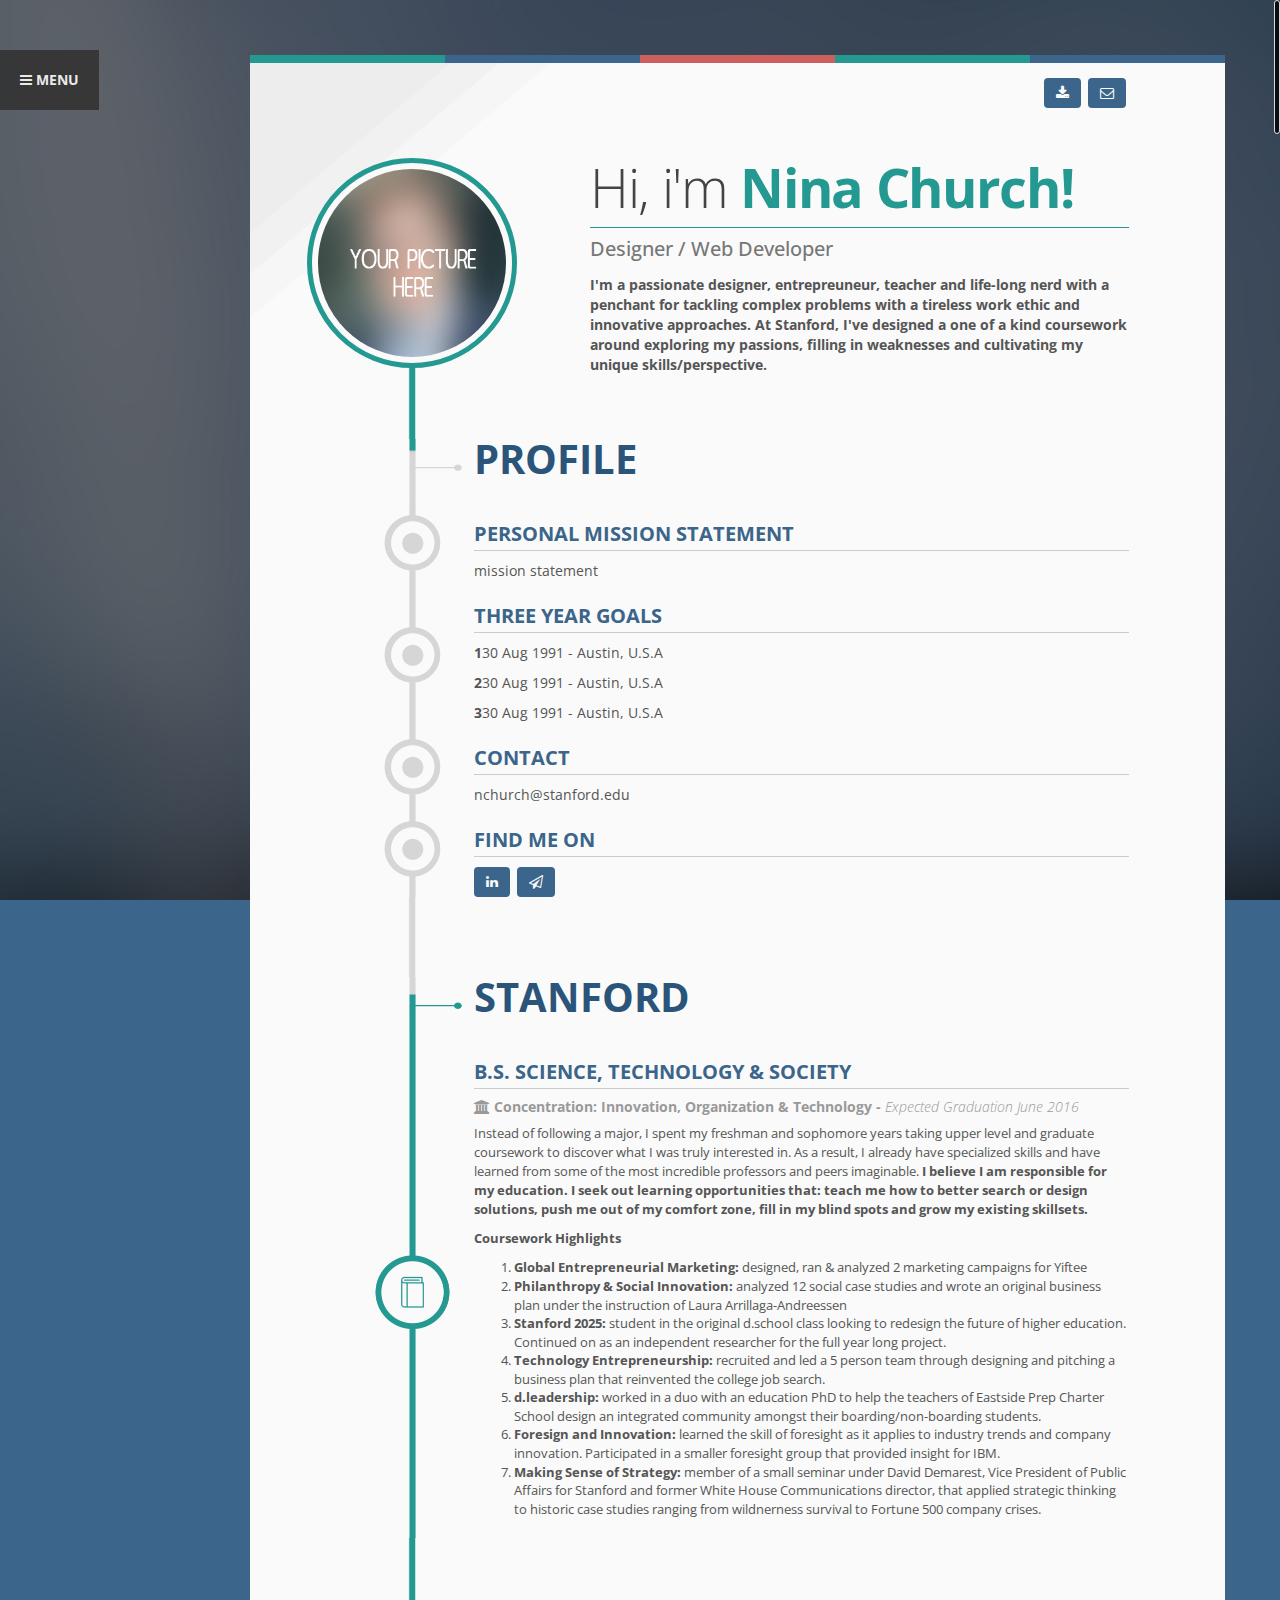
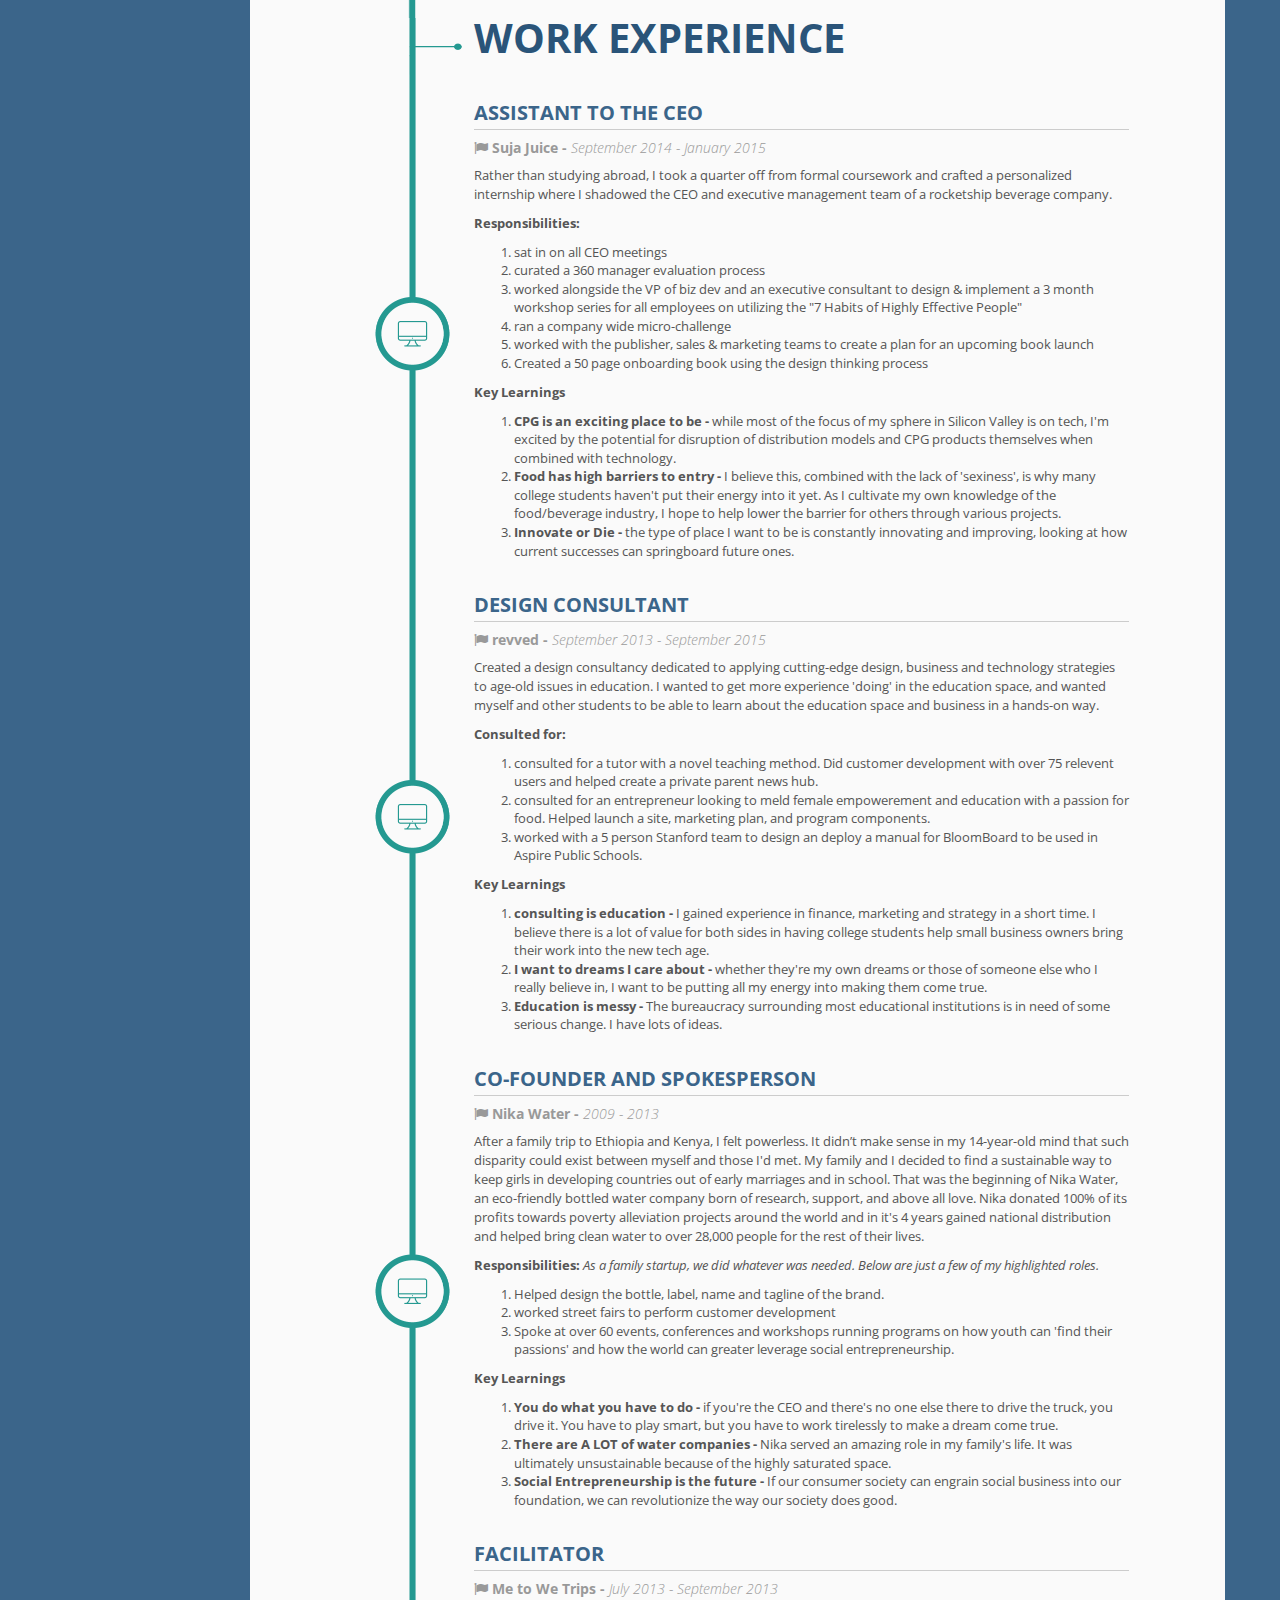
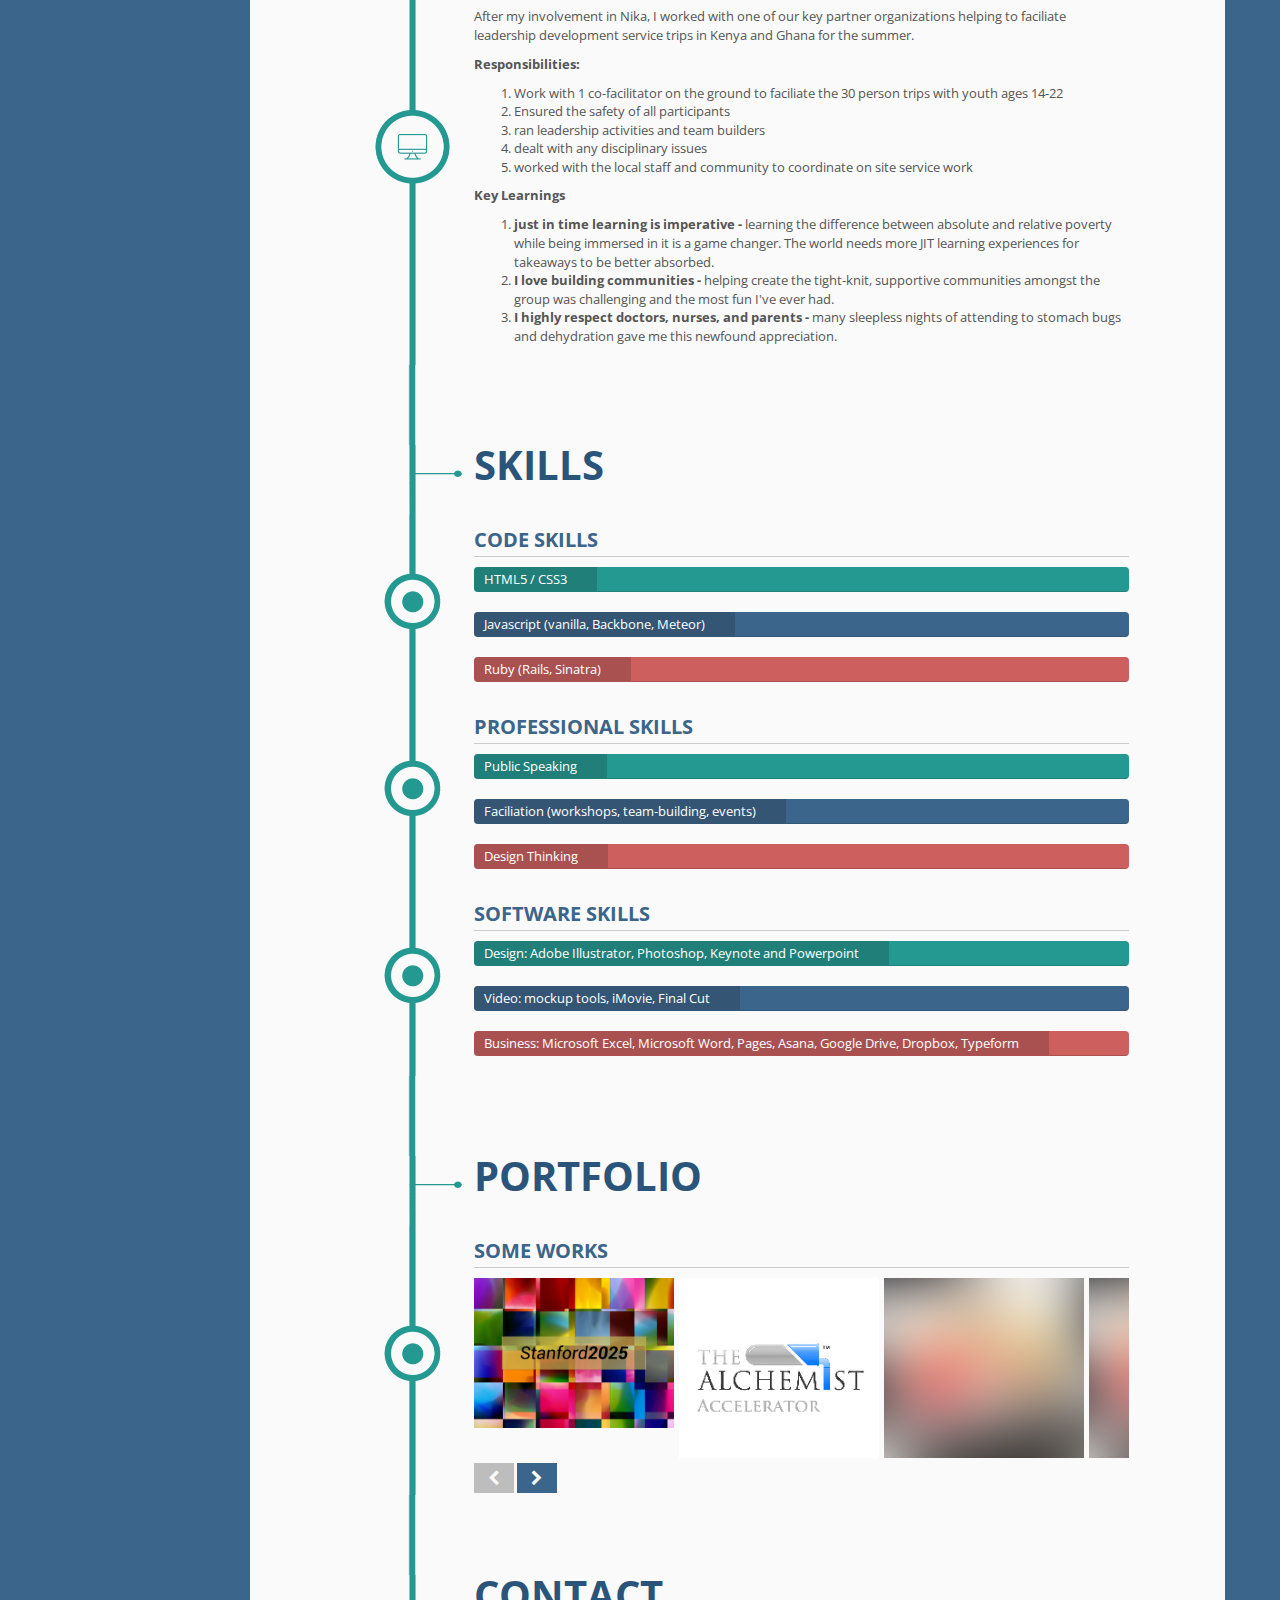
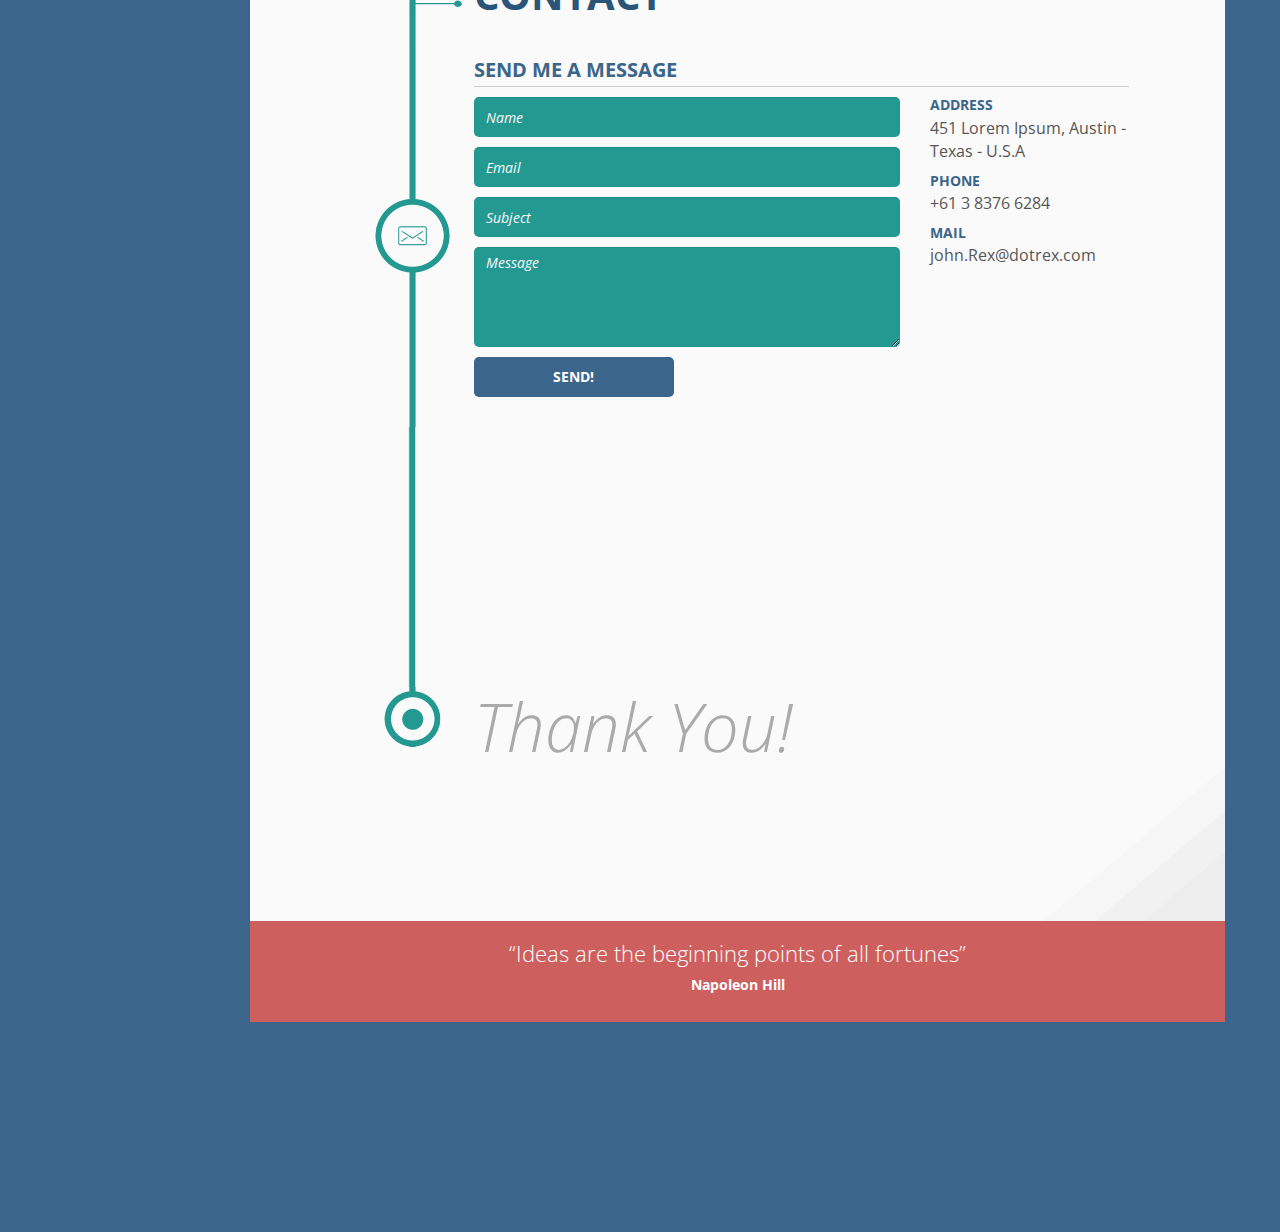
==== vertica-html/index.html @ fb12db53 "updating portfolio" ====
<!DOCTYPE html>
<html lang="en">
<head>
  <meta charset="utf-8">
  <!--[if IE]><meta http-equiv="X-UA-Compatible" content="IE=edge"><![endif]-->
  <meta name="viewport" content="width=device-width, initial-scale=1">

  <!-- Page title -->
  <title>Nina Church Portfolio</title>
  <!-- /Page title -->

  <!-- CSS Files
  ========================================================= -->
  <!-- Google web fonts - Open Sans -->
  <link href='http://fonts.googleapis.com/css?family=Open+Sans:400,300,700' rel='stylesheet' type='text/css'>
  <!-- /Google web fonts -->
  <!-- Bootstrap CSS -->
  <link href="vendor/bootstrap/css/bootstrap.min.css" rel="stylesheet">
  <!-- /Bootstrap CSS -->
  <!-- Font Awesome -->
  <link rel="stylesheet" href="vendor/font-awesome/css/font-awesome.min.css">
  <!-- /Font Awesome -->
  <!-- Nivo Lightbox -->
  <link href="vendor/nivo-lightbox/nivo-lightbox.css" rel="stylesheet">
  <link rel="stylesheet" href="vendor/nivo-lightbox/themes/default/default.css" type="text/css" />
  <!-- /Nivo Lightbox -->
  <!-- Animate CSS -->
  <link href="vendor/animate.css" rel="stylesheet">
  <!-- /Animate CSS -->
  <!-- Theme Styles -->
  <link href="css/styles.css" rel="stylesheet">
  <!-- Theme Styles -->
  <!-- / CSS Files
  ========================================================= -->


  <!-- HTML5 Shim and Respond.js IE8 support of HTML5 elements and media queries -->
  <!--[if lt IE 9]>

    <script src="vendor/html5shiv.js"></script>
    <script src="vendor/respond.min.js"></script>
  <![endif]-->

  <!-- Favicon and Touch Icons
  ========================================================= -->
  <link rel="shortcut icon" href="favicon-vertica.ico" type="image/x-icon">
  <link rel="icon" href="favicon-vertica.ico" type="image/x-icon">
  <link href="apple-touch-icon-144.png" rel="apple-touch-icon-precomposed" sizes="144x144">
  <link href="apple-touch-icon-114-precomposed.png" rel="apple-touch-icon-precomposed" sizes="114x114">
  <link href="apple-touch-icon-72-precomposed.png" rel="apple-touch-icon-precomposed" sizes="72x72">
  <link href="apple-touch-icon-57.png" rel="apple-touch-icon-precomposed">
  <!-- /Favicon
  ========================================================= -->
</head>

<body data-spy="scroll" data-target="#side-menu">

<!-- Page Loader
========================================================= -->
<div class="loader" id="page-loader">
  <div class="loading-wrapper">
    <div class="tp-loader spinner"></div>
    <!-- Edit With Your Name -->
    <div class="side-menu-name">
      Nina <strong>Church</strong>
    </div>
    <!-- /Edit With Your Name -->
    <!-- Edit With Your Job -->
    <p class="side-menu-job">Designer / Stanford Student / Changemaker</p>
    <!-- /Edit With Your Job -->
  </div>
</div>
<!-- /End of Page loader
========================================================= -->

<!-- SIDE MENU
========================================================= -->
<div class="side-menu-open hidden-sm hidden-xs">
  <!-- Menu-button -->
    <a href="#" class="btn btn-default side-menu-button"><i class="fa fa-bars"></i> MENU</a>
  <!-- /menu-button -->
</div>
<!-- Side Menu container -->
<div class="side-menu">
  <!-- close button -->
  <span id="side-menu-close"><i class="fa fa-times"></i></span>
  <!-- /close button -->

  <!-- Menu header -->
  <div class="side-menu-name">
    <!-- edit with your name -->
    Nina <strong>Church</strong>
    <!-- /edit with your name -->
  </div>
  <!-- edit with your Job -->
  <p class="side-menu-job">Designer / Stanford Student / Changemaker</p>
  <!-- /edit with your job -->
  <!-- /Menu Header -->

  <!-- Main Navigation -->
  <nav id="side-menu" class="side-menu-este">
    <ul class="nav side-menu-nav">
      <li><a href="#intro"><i class="fa fa-angle-right"></i> Intro</a></li>
      <li><a href="#education"><i class="fa fa-angle-right"></i> Education</a></li>
      <li><a href="#works"><i class="fa fa-angle-right"></i> Work Experience</a></li>
      <li><a href="#skills"><i class="fa fa-angle-right"></i> Skills</a></li>
      <li><a href="#interests"><i class="fa fa-angle-right"></i> Interests</a></li>
      <li><a href="#portfolio"><i class="fa fa-angle-right"></i> Portfolio</a></li>
      <li><a href="#contact"><i class="fa fa-angle-right"></i> Contact</a></li>
    </ul>
  </nav>
  <!-- /Main Navigation-->

  <!-- Other Buttons -->
  <div class="side-menu-buttons">
    <a href="#" class="btn btn-side-menu"><i class="fa fa-download"></i> Download my resume</a>
    <a href="#" class="btn btn-side-menu"><i class="fa fa-envelope-o"></i> Send me a message</a>
  </div>
  <!-- /Other Buttons-->
</div>
<!-- /side menu container -->

<!-- /SIDE MENU
========================================================= -->

<!-- CONTENT
========================================================= -->
<section id="content-body" class="container animated">
  <div class="row" id="intro">

    <!-- Header Colors -->
    <div class="col-md-10 col-sm-10  col-md-offset-2 col-sm-offset-1 clearfix top-colors">
      <div class="top-color top-color1"></div>
      <div class="top-color top-color2"></div>
      <div class="top-color top-color3"></div>
      <div class="top-color top-color1"></div>
      <div class="top-color top-color2"></div>
    </div>
    <!-- /Header Colors -->

    <!-- Beginning of Content -->
    <div class="col-md-10 col-sm-10 col-md-offset-2 col-sm-offset-1 resume-container">

      <!-- Header Buttons -->
      <div class="row">
        <div class="header-buttons col-md-10 col-md-offset-1">
          <!-- Download Resume Button -->
          <a href="#" class="btn btn-default btn-top-resume"><i class="fa fa-download"></i><span class="btn-hide-text">Download my resume</span></a>
          <!-- /Download Resume Button -->
          <!-- Mail Button -->
          <a href="#" class="btn btn-default btn-top-message"><i class="fa fa-envelope-o"></i><span class="btn-hide-text">Send me a message</span></a>
          <!-- /Mail Button -->
        </div>
      </div>
      <!-- /Header Buttons -->

      <!-- =============== PROFILE INTRO ====================-->
      <div class="profile-intro row">
        <!-- Left Collum with Avatar pic -->
        <div class="col-md-4 profile-col">
          <!-- Avatar pic -->
          <div class="profile-pic">
            <div class="profile-border">
              <!-- Put your picture here ( 308px by 308px for retina display)-->
              <img src="img/avatar.jpg" alt="">
              <!-- /Put your picture here -->
            </div>
          </div>
           <!-- /Avatar pic -->
        </div>
        <!-- /Left columm with avatar pic -->

        <!-- Right Columm -->
        <div class="col-md-7">
          <!-- Welcome Title-->
          <h1 class="intro-title1">Hi, i'm <span class="color1 bold">Nina Church!</span></h1>
          <!-- /Welcome Title -->
          <!-- Job - -->
          <h2 class="intro-title2">Designer / Web Developer</h2>
          <!-- /job -->
          <!-- Description -->
          <p><strong>
            I'm a passionate designer, entrepreuneur, teacher and life-long nerd with a penchant for tackling complex problems with a tireless work ethic and innovative approaches. At Stanford, I've designed a one of a kind coursework around exploring my passions, filling in weaknesses and cultivating my unique skills/perspective.
          </strong></p>

          <!-- /Description -->
        </div>
        <!-- /Right Collum -->
      </div>
      <!-- ============  /PROFILE INTRO ================= -->

      <!-- ============  TIMELINE ================= -->
      <div class="timeline-wrap">
        <div class="timeline-bg">

          <!-- ====>> SECTION: PROFILE INFOS <<====-->
          <section class="timeline profile-infos">

            <!-- VERTICAL MARGIN (necessary for the timeline effect) -->
            <div class="line row timeline-margin">
              <div class="content-wrap">
                <div class="col-md-1 bg1 timeline-space full-height hidden-sm hidden-xs"></div>
                <div class="col-md-2 timeline-progress hidden-sm hidden-xs full-height"></div>
                <div class="col-md-9 bg1 full-height"></div>
              </div>
            </div>
            <!-- /VERTICAL MARGIN -->

            <!-- SECTION TITLE -->
            <div class="line row">
              <!-- Margin Collums (necessary for the timeline effect) -->
              <div class="col-md-1 bg1 timeline-space full-height hidden-sm hidden-xs"></div>
              <div class="col-md-2 timeline-progress hidden-sm hidden-xs timeline-title full-height">
              </div>
              <!-- /Margin Collums -->
              <!-- Item Content -->
              <div class="col-md-8 content-wrap bg1">
                <!-- Section title -->
                <h2 class="section-title">Profile</h2>
                <!-- /Section title -->
              </div>
              <!-- /Item Content -->
              <!-- Margin Collum-->
              <div class="col-md-1 bg1 timeline-space full-height hidden-sm hidden-xs"></div>
              <!-- / Margin Collum-->
            </div>
            <!-- /SECTION TITLE -->

            <!-- SECTION ITEM -->
            <div class="line row">
              <!-- Margin Collums (necessary for the timeline effect) -->
              <div class="col-md-1 bg1 timeline-space full-height hidden-sm hidden-xs"></div>
              <div class="col-md-2 timeline-progress hidden-sm hidden-xs full-height timeline-point "></div>
              <!-- /Margin Collums -->
              <!-- Item Content -->
              <div class="col-md-8 content-wrap bg1">
                <div class="line-content">
                  <!-- Subtitle -->
                  <h3 class="section-item-title-1">personal mission statement</h3>
                  <!-- /Subtitle -->
                  <!-- content -->
                  <p>mission statement</p>
                  <!-- /Content -->
                </div>
              </div>
              <!-- /Item Content -->
              <!-- Margin Collum-->
              <div class="col-md-1 bg1 timeline-space full-height hidden-sm hidden-xs"></div>
              <!-- /Margin Collum-->
            </div>
            <!-- /SECTION ITEM -->

            <!-- SECTION ITEM -->
            <div class="line row">
              <!-- Margin Collums (necessary for the timeline effect) -->
              <div class="col-md-1 bg1 timeline-space full-height hidden-sm hidden-xs"></div>
              <div class="col-md-2 timeline-progress hidden-sm hidden-xs full-height timeline-point "></div>
              <!-- /Margin Collums -->
              <!-- Item Content -->
              <div class="col-md-8 content-wrap bg1">
                <div class="line-content">
                  <!-- Subtitle -->
                  <h3 class="section-item-title-1">three year goals</h3>
                  <!-- /Subtitle -->
                  <!-- content -->
                  <p><strong>1</strong>30 Aug 1991 - Austin, U.S.A</p>
                  <p><strong>2</strong>30 Aug 1991 - Austin, U.S.A</p>
                  <p><strong>3</strong>30 Aug 1991 - Austin, U.S.A</p>
                  <!-- /Content -->
                </div>
              </div>
              <!-- /Item Content -->
              <!-- Margin Collum-->
              <div class="col-md-1 bg1 timeline-space full-height hidden-sm hidden-xs"></div>
              <!-- /Margin Collum-->
            </div>
            <!-- /SECTION ITEM -->

            <!-- SECTION ITEM -->
            <div class="line row">
              <!-- Margin Collums (necessary for the timeline effect) -->
              <div class="col-md-1 bg1 timeline-space full-height hidden-sm hidden-xs"></div>
              <div class="col-md-2 timeline-progress hidden-sm hidden-xs full-height timeline-point "></div>
              <!-- /Margin Collums -->
              <!-- Item Content -->
              <div class="col-md-8 content-wrap bg1">
                <div class="line-content">
                  <!-- Subtitle -->
                  <h3 class="section-item-title-1">contact</h3>
                  <!-- /Subtitle -->
                  <!-- content -->
                  <p>nchurch@stanford.edu</p>
                  <!-- /Content -->
                </div>
              </div>
              <!-- /Item Content -->
              <!-- Margin Collum -->
              <div class="col-md-1 bg1 timeline-space full-height hidden-sm hidden-xs"></div>
              <!-- /Margin Collums -->
            </div>
            <!-- /SECTION ITEM -->

            <!-- SECTION ITEM -->
            <div class="line row">
              <!-- Margin Collums (necessary for the timeline effect) -->
              <div class="col-md-1 bg1 timeline-space full-height hidden-sm hidden-xs"></div>
              <div class="col-md-2 timeline-progress hidden-sm hidden-xs full-height timeline-point "></div>
              <!-- Margin Collums (necessary for the timeline effect) -->
              <!-- Item Content -->
              <div class="col-md-8 content-wrap bg1">
                <div class="line-content">
                  <!-- Subtitle -->
                  <h3 class="section-item-title-1">Find Me On</h3>
                  <!-- /Subtitle -->
                  <!-- content -->
                  <a href="http://lnkd.in/beKn58d" class="btn btn-default"><i class="fa fa-linkedin"></i></a>
                  <a href="mailto:nchurch@stanford.edu" class="btn btn-default"><i class="fa fa-paper-plane-o"></i></a>
                  <!-- /Content -->
                </div>
              </div>
              <!-- /Item Content -->
              <!-- Margin Collum -->
              <div class="col-md-1 bg1 timeline-space full-height hidden-sm hidden-xs"></div>
              <!-- /Margin Collum -->
            </div>
            <!-- /SECTION ITEM -->
          </section>
          <!-- ==>> /SECTION: PROFILE INFOS -->

          <!-- ====>> SECTION: EDUCATION <<====-->
          <section class="timeline education" id="education">

            <!-- Margin (necessary for the timeline effect) -->
            <div class="line row timeline-margin">
              <div class="content-wrap">
                <div class="col-md-1 bg1 timeline-space full-height hidden-sm hidden-xs"></div>
                <div class="col-md-2 timeline-progress hidden-sm hidden-xs full-height"></div>
                <div class="col-md-9 bg1 full-height"></div>
              </div>
            </div>
            <!-- /Margin -->

            <!-- SECTION TITLE -->
            <div class="line row">
              <!-- Margin Collums (necessary for the timeline effect) -->
              <div class="col-md-1 bg1 timeline-space full-height hidden-sm hidden-xs"></div>
              <div class="col-md-2 timeline-progress hidden-sm hidden-xs timeline-title full-height">
              </div>
              <!-- /Margin Collums -->
              <!-- Item Content -->
              <div class="col-md-8 content-wrap bg1">
                <!-- Section title -->
                <h2 class="section-title">Stanford</h2>
                <!-- /Section title -->
              </div>
              <!-- /Item Content -->
              <!-- Margin Collum-->
              <div class="col-md-1 bg1 timeline-space full-height hidden-sm hidden-xs"></div>
              <!-- /Margin Collum-->
            </div>
            <!-- /SECTION TITLE -->

            <!-- SECTION ITEM -->
            <div class="line row">
              <!-- Margin Collums (necessary for the timeline effect) -->
              <div class="col-md-1 bg1 timeline-space full-height hidden-sm hidden-xs"></div>
              <div class="col-md-2 timeline-progress hidden-sm hidden-xs full-height timeline-education "></div>
              <!-- /Margin Collums -->
              <!-- Item Content -->
              <div class="col-md-8 content-wrap bg1">
                <div class="line-content line-content-education">
                  <!-- Graduation title -->
                  <h3 class="section-item-title-1">B.S. Science, Technology & Society</h3>
                  <!-- /Graduation title -->
                  <!-- Graduation time -->
                  <h4 class="graduation-time"><i class="fa fa-university"></i> Concentration: Innovation, Organization & Technology - <span class="graduation-date">Expected Graduation June 2016</span></h4>
                  <!-- /Graduation time -->
                  <!-- content -->
                  <div class="graduation-description">
                    <p>Instead of following a major, I spent my freshman and sophomore years taking upper level and graduate coursework to discover what I was truly interested in. As a result, I already have specialized skills and have learned from some of the most incredible professors and peers imaginable. <strong>I believe I am responsible for my education. I seek out learning opportunities that: teach me how to better search or design solutions, push me out of my comfort zone, fill in my blind spots and grow my existing skillsets.</strong>

                    <p><strong>Coursework Highlights</strong></p>
                    <ol>
                      <li><strong>Global Entrepreneurial Marketing:</strong> designed, ran & analyzed 2 marketing campaigns for Yiftee</li>
                      <li><strong>Philanthropy & Social Innovation:</strong> analyzed 12 social case studies and wrote an original business plan under the instruction of Laura Arrillaga-Andreessen </li>
                      <li><strong>Stanford 2025:</strong> student in the original d.school class looking to redesign the future of higher education. Continued on as an independent researcher for the full year long project. </li>
                      <li><strong>Technology Entrepreneurship:</strong> recruited and led a 5 person team through designing and pitching a business plan that reinvented the college job search. </li>
                      <li><strong>d.leadership:</strong> worked in a duo with an education PhD to help the teachers of Eastside Prep Charter School design an integrated community amongst their boarding/non-boarding students. </li>
                      <li><strong>Foresign and Innovation:</strong> learned the skill of foresight as it applies to industry trends and company innovation. Participated in a smaller foresight group that provided insight for IBM. </li>
                      <li><strong>Making Sense of Strategy:</strong> member of a small seminar under David Demarest, Vice President of Public Affairs for Stanford and former White House Communications director, that applied strategic thinking to historic case studies ranging from wildnerness survival to Fortune 500 company crises. </li>
                    </ol>
                    </p>
                  </div>
                  <!-- /Content -->
                </div>
              </div>
              <!-- /Item Content -->
              <!-- Margin Collum -->
              <div class="col-md-1 bg1 timeline-space full-height hidden-sm hidden-xs"></div>
              <!-- /Margin Collum -->
            </div>
            <!-- /SECTION ITEM -->


          </section>
          <!-- ==>> /SECTION: EDUCATION <<==== -->

          <!-- ====>> SECTION: WORK EXPERIENCE <<====-->
          <section class="timeline work-experience" id="works">

            <!-- VERTICAL MARGIN (necessary for the timeline effect) -->
            <div class="line row timeline-margin">
              <div class="content-wrap">
                <div class="col-md-1 bg1 timeline-space full-height hidden-sm hidden-xs"></div>
                <div class="col-md-2 timeline-progress hidden-sm hidden-xs full-height"></div>
                <div class="col-md-9 bg1 full-height"></div>
              </div>
            </div>
            <!-- /VERTICAL MARGIN -->

            <!-- SECTION TITLE -->
            <div class="line row">
              <!-- Margin Collums (necessary for the timeline effect) -->
              <div class="col-md-1 bg1 timeline-space full-height hidden-sm hidden-xs"></div>
              <div class="col-md-2 timeline-progress hidden-sm hidden-xs timeline-title full-height"></div>
              <!-- /Margin Collums -->
              <!-- Item Content -->
              <div class="col-md-8 content-wrap bg1">
                <!-- Section title -->
                <h2 class="section-title">Work Experience</h2>
                <!-- /Section title -->
              </div>
              <!-- /Item Content -->
              <!-- Margin Collum-->
              <div class="col-md-1 bg1 timeline-space full-height hidden-sm hidden-xs"></div>
              <!-- /Margin Collum-->
            </div>
            <!-- /SECTION TITLE -->

            <!-- SECTION ITEM -->
            <div class="line row">
              <!-- Margin Collums (necessary for the timeline effect) -->
              <div class="col-md-1 bg1 timeline-space full-height hidden-sm hidden-xs"></div>
              <div class="col-md-2 timeline-progress hidden-sm hidden-xs full-height timeline-work "></div>
              <!-- /Margin Collums -->
              <!-- Item Content -->
              <div class="col-md-8 content-wrap bg1">
                <div class="line-content line-content-education">
                  <!-- Work Place -->
                  <h3 class="section-item-title-1">Assistant to the CEO</h3>
                  <!-- /work place -->
                  <!-- Graduation time -->
                  <h4 class="job"><i class="fa fa-flag"></i> Suja Juice - <span class="job-date">September 2014 - January 2015</span></h4>
                  <!-- /Graduation time -->
                  <!-- content -->
                  <div class="job-description">
                    <p>Rather than studying abroad, I took a quarter off from formal coursework and crafted a personalized internship where I shadowed the CEO and executive management team of a rocketship beverage company.
                      <p><strong>Responsibilities:</strong></p>
                    <ol>
                      <li>sat in on all CEO meetings</li>
                      <li>curated a 360 manager evaluation process</li>
                      <li>worked alongside the VP of biz dev and an executive consultant to design & implement a 3 month workshop series for all employees on utilizing the "7 Habits of Highly Effective People"</li>
                      <li>ran a company wide micro-challenge</li>
                      <li>worked with the publisher, sales & marketing teams to create a plan for an upcoming book launch</li>
                      <li>Created a 50 page onboarding book using the design thinking process</li>
                    </ol>

                    <p><strong>Key Learnings</strong></p>
                    <ol>
                      <li><strong>CPG is an exciting place to be -</strong> while most of the focus of my sphere in Silicon Valley is on tech, I'm excited by the potential for disruption of distribution models and CPG products themselves when combined with technology.</li>
                      <li><strong>Food has high barriers to entry -</strong> I believe this, combined with the lack of 'sexiness', is why many college students haven't put their energy into it yet. As I cultivate my own knowledge of the food/beverage industry, I hope to help lower the barrier for others through various projects.</li>
                      <li><strong>Innovate or Die -</strong> the type of place I want to be is constantly innovating and improving, looking at how current successes can springboard future ones. </li>
                    </ol>
                    </p>
                  </div>
                  <!-- /Content -->
                </div>
              </div>
              <!-- /Item Content -->
              <!-- Margin Collum-->
              <div class="col-md-1 bg1 timeline-space full-height hidden-sm hidden-xs"></div>
              <!-- /Margin Collum-->
            </div>
            <!-- /SECTION ITEM -->

            <!-- SECTION ITEM -->
            <div class="line row">
              <!-- Margin Collums (necessary for the timeline effect) -->
              <div class="col-md-1 bg1 timeline-space full-height hidden-sm hidden-xs"></div>
              <div class="col-md-2 timeline-progress hidden-sm hidden-xs full-height timeline-work "></div>
              <!-- /Margin Collums -->
              <!-- Item Content -->
              <div class="col-md-8 content-wrap bg1">
                <div class="line-content line-content-education">
                  <!-- Work Place -->
                  <h3 class="section-item-title-1">Design Consultant</h3>
                  <!-- /work place -->
                  <!-- Graduation time -->
                  <h4 class="job"><i class="fa fa-flag"></i> revved - <span class="job-date">September 2013 - September 2015</span></h4>
                  <!-- /Graduation time -->
                  <!-- content -->
                  <div class="job-description">
                    <p>Created a design consultancy dedicated to applying cutting-edge design, business and technology strategies to age-old issues in education. I wanted to get more experience 'doing' in the education space, and wanted myself and other students to be able to learn about the education space and business in a hands-on way.
                      <p><strong>Consulted for:</strong></p>
                    <ol>
                      <li>consulted for a tutor with a novel teaching method. Did customer development with over 75 relevent users and helped create a private parent news hub.</li>
                      <li>consulted for an entrepreneur looking to meld female empowerement and education with a passion for food. Helped launch a site, marketing plan, and program components.</li>
                      <li>worked with a 5 person Stanford team to design an deploy a manual for BloomBoard to be used in Aspire Public Schools.</li>
                    </ol>

                    <p><strong>Key Learnings</strong></p>
                    <ol>
                      <li><strong>consulting is education -</strong> I gained experience in finance, marketing and strategy in a short time. I believe there is a lot of value for both sides in having college students help small business owners bring their work into the new tech age.</li>
                      <li><strong>I want to dreams I care about -</strong> whether they're my own dreams or those of someone else who I really believe in, I want to be putting all my energy into making them come true.</li>
                      <li><strong>Education is messy -</strong> The bureaucracy surrounding most educational institutions is in need of some serious change. I have lots of ideas. </li>
                    </ol>
                    </p>
                  </div>
                  <!-- /Content -->
                </div>
              </div>
              <!-- /Item Content -->
              <!-- Margin Collum-->
              <div class="col-md-1 bg1 timeline-space full-height hidden-sm hidden-xs"></div>
              <!-- /Margin Collum-->
            </div>
            <!-- /SECTION ITEM -->

            <!-- SECTION ITEM -->
            <div class="line row">
              <!-- Margin Collums (necessary for the timeline effect) -->
              <div class="col-md-1 bg1 timeline-space full-height hidden-sm hidden-xs"></div>
              <div class="col-md-2 timeline-progress hidden-sm hidden-xs full-height timeline-work "></div>
              <!-- /Margin Collums -->
              <!-- Item Content -->
              <div class="col-md-8 content-wrap bg1">
                <div class="line-content line-content-education">
                  <!-- Work Place -->
                  <h3 class="section-item-title-1">Co-Founder and Spokesperson</h3>
                  <!-- /work place -->
                  <!-- Graduation time -->
                  <h4 class="job"><i class="fa fa-flag"></i> Nika Water - <span class="job-date">2009 - 2013</span></h4>
                  <!-- /Graduation time -->
                  <!-- content -->
                  <div class="job-description">
                    <p>After a family trip to Ethiopia and Kenya, I felt powerless. It didn’t make sense in my 14-year-old mind that such disparity could exist between myself and those I'd met. My family and I decided to find a sustainable way to keep girls in developing countries out of early marriages and in school. That was the beginning of Nika Water, an eco-friendly bottled water company born of research, support, and above all love. Nika donated 100% of its profits towards poverty alleviation projects around the world and in it's 4 years gained national distribution and helped bring clean water to over 28,000 people for the rest of their lives.

                      <p><strong>Responsibilities:</strong>
                      <i>As a family startup, we did whatever was needed. Below are just a few of my highlighted roles.</i>
                      </p>
                    <ol>
                      <li>Helped design the bottle, label, name and tagline of the brand.</li>
                      <li>worked street fairs to perform customer development</li>
                      <li>Spoke at over 60 events, conferences and workshops running programs on how youth can 'find their passions' and how the world can greater leverage social entrepreneurship.</li>
                    </ol>

                    <p><strong>Key Learnings</strong></p>
                    <ol>
                      <li><strong>You do what you have to do -</strong> if you're the CEO and there's no one else there to drive the truck, you drive it. You have to play smart, but you have to work tirelessly to make a dream come true.</li>
                      <li><strong>There are A LOT of water companies -</strong> Nika served an amazing role in my family's life. It was ultimately unsustainable because of the highly saturated space.</li>
                      <li><strong>Social Entrepreneurship is the future -</strong> If our consumer society can engrain social business into our foundation, we can revolutionize the way our society does good. </li>
                    </ol>
                    </p>
                  </div>
                  <!-- /Content -->
                </div>
              </div>
              <!-- /Item Content -->
              <!-- Margin Collum-->
              <div class="col-md-1 bg1 timeline-space full-height hidden-sm hidden-xs"></div>
              <!-- /Margin Collum-->
            </div>
            <!-- /SECTION ITEM -->

            <!-- SECTION ITEM -->
            <div class="line row">
              <!-- Margin Collums (necessary for the timeline effect) -->
              <div class="col-md-1 bg1 timeline-space full-height hidden-sm hidden-xs"></div>
              <div class="col-md-2 timeline-progress hidden-sm hidden-xs full-height timeline-work "></div>
              <!-- /Margin Collums -->
              <!-- Item Content -->
              <div class="col-md-8 content-wrap bg1">
                <div class="line-content line-content-education">
                  <!-- Work Place -->
                  <h3 class="section-item-title-1">facilitator</h3>
                  <!-- /work place -->
                  <!-- Graduation time -->
                  <h4 class="job"><i class="fa fa-flag"></i> Me to We Trips - <span class="job-date">July 2013 - September 2013</span></h4>
                  <!-- /Graduation time -->
                  <!-- content -->
                  <div class="job-description">
                    <p>After my involvement in Nika, I worked with one of our key partner organizations helping to faciliate leadership development service trips in Kenya and Ghana for the summer.

                      <p><strong>Responsibilities:</strong>
                      </p>
                    <ol>
                      <li>Work with 1 co-facilitator on the ground to faciliate the 30 person trips with youth ages 14-22</li>
                      <li>Ensured the safety of all participants</li>
                      <li>ran leadership activities and team builders</li>
                      <li>dealt with any disciplinary issues</li>
                      <li>worked with the local staff and community to coordinate on site service work</li>
                    </ol>

                    <p><strong>Key Learnings</strong></p>
                    <ol>
                      <li><strong>just in time learning is imperative -</strong> learning the difference between absolute and relative poverty while being immersed in it is a game changer. The world needs more JIT learning experiences for takeaways to be better absorbed.</li>
                      <li><strong>I love building communities -</strong> helping create the tight-knit, supportive communities amongst the group was challenging and the most fun I've ever had.</li>
                      <li><strong>I highly respect doctors, nurses, and parents -</strong> many sleepless nights of attending to stomach bugs and dehydration gave me this newfound appreciation.</li>
                    </ol>
                    </p>
                  </div>
                  <!-- /Content -->
                </div>
              </div>
              <!-- /Item Content -->
              <!-- Margin Collum-->
              <div class="col-md-1 bg1 timeline-space full-height hidden-sm hidden-xs"></div>
              <!-- /Margin Collum-->
            </div>
            <!-- /SECTION ITEM -->
          </section>
          <!-- ==>> /SECTION: WORK EXPERIENCE <<==== -->

          <!-- ====>> SECTION: SKILLS <<====-->
          <section class="timeline skills" id="skills">

            <!-- VERTICAL MARGIN (necessary for the timeline effect) -->
            <div class="line row timeline-margin">
              <div class="content-wrap">
                <div class="col-md-1 bg1 timeline-space full-height hidden-sm hidden-xs"></div>
                <div class="col-md-2 timeline-progress hidden-sm hidden-xs full-height"></div>
                <div class="col-md-9 bg1 full-height"></div>
              </div>
            </div>
            <!-- /VERTICAL MARGIN -->


            <!-- SECTION TITLE -->
            <div class="line row">
              <!-- VERTICAL MARGIN (necessary for the timeline effect) -->
              <div class="col-md-1 bg1 timeline-space full-height hidden-sm hidden-xs"></div>
              <div class="col-md-2 timeline-progress hidden-sm hidden-xs timeline-title full-height"></div>
              <!-- /VERTICAL MARGIN (necessary for the timeline effect) -->
              <!-- Item Content -->
              <div class="col-md-8 content-wrap bg1">
                <!-- Section title -->
                <h2 class="section-title">Skills</h2>
                <!-- /Section title -->
              </div>
              <!-- /Item Content -->
              <!-- Margin Collum-->
              <div class="col-md-1 bg1 timeline-space full-height hidden-sm hidden-xs"></div>
              <!-- /Margin Collum-->
            </div>
            <!-- /SECTION TITLE -->

            <!-- SECTION ITEM -->
            <div class="line row">
              <!-- Margin Collums (necessary for the timeline effect) -->
              <div class="col-md-1 bg1 timeline-space full-height hidden-sm hidden-xs"></div>
              <div class="col-md-2 timeline-progress hidden-sm hidden-xs full-height timeline-point "></div>
              <!-- /Margin Collums (necessary for the timeline effect) -->
              <!-- Item Content -->
              <div class="col-md-8 content-wrap bg1">
                <div class="line-content">
                  <!-- Subtitle -->
                  <h3 class="section-item-title-1">Code Skills</h3>
                  <!-- /Subtitle -->
                  <!-- content -->
                  <ul class="skills-list">
                    <!-- item-list -->
                    <li>
                      <div class="progress">
                        <div class="progress-bar" data-percent="100%" role="progressbar" style="width: 100%;">
                            <span class="sr-only">90% Complete</span>
                        </div>
                        <span class="progress-type">HTML5 / CSS3</span>

                      </div>
                    </li>
                    <!-- /item list -->
                    <!-- item-list -->
                    <li>
                      <div class="progress">
                        <div class="progress-bar progress-bar-2" data-percent="100%" role="progressbar" style="width: 100%;">
                            <span class="sr-only">60% Complete</span>
                        </div>
                        <span class="progress-type">Javascript (vanilla, Backbone, Meteor)</span>
                      </div>
                    </li>
                    <!-- /item list -->
                    <!-- item-list -->
                    <li>
                      <div class="progress">
                        <div class="progress-bar progress-bar-3" data-percent="100%" role="progressbar" style="width: 100%;">
                            <span class="sr-only">40% Complete</span>
                        </div>
                        <span class="progress-type">Ruby (Rails, Sinatra)</span>
                      </div>
                    </li>
                    <!-- /item list -->
                  </ul>
                  <!-- /Content -->
                </div>
              </div>
              <!-- /Item Content -->
              <!-- Margin Collum-->
              <div class="col-md-1 bg1 timeline-space full-height hidden-sm hidden-xs"></div>
              <!-- /Margin Collum-->
            </div>
            <!-- /SECTION ITEM -->

            <!-- SECTION ITEM -->
            <div class="line row">
              <!-- Margin Collums (necessary for the timeline effect) -->
              <div class="col-md-1 bg1 timeline-space full-height hidden-sm hidden-xs"></div>
              <div class="col-md-2 timeline-progress hidden-sm hidden-xs full-height timeline-point "></div>
              <!-- / Margin Collums -->
              <!-- Item Content -->
              <div class="col-md-8 content-wrap bg1">
                <div class="line-content">
                  <!-- Subtitle -->
                  <h3 class="section-item-title-1">Professional Skills</h3>
                  <!-- /Subtitle -->
                  <!-- content -->
                  <ul class="skills-list">
                    <!-- item-list -->
                    <li>
                      <div class="progress">
                        <div class="progress-bar" role="progressbar" data-percent="100%" style="width: 100%;">
                            <span class="sr-only">70% Complete</span>
                        </div>
                        <span class="progress-type">Public Speaking</span>

                      </div>
                    </li>
                    <!-- /item list -->
                    <!-- item-list -->
                    <li>
                      <div class="progress">
                        <div class="progress-bar progress-bar-2" role="progressbar" data-percent="100%" style="width: 100%;">
                            <span class="sr-only">90% Complete</span>
                        </div>
                        <span class="progress-type">Faciliation (workshops, team-building, events)</span>

                      </div>
                    </li>
                    <!-- /item list -->
                    <!-- item-list -->
                    <li>
                      <div class="progress" title="Doing my best!">
                        <div class="progress-bar progress-bar-3" role="progressbar" data-percent="100%" style="width: 100%;">
                            <span class="sr-only">85% Complete</span>
                        </div>
                        <span class="progress-type">Design Thinking</span>
                      </div>
                    </li>
                    <!-- /item list -->
                  </ul>
                  <!-- /Content -->
                </div>
              </div>
              <!-- /Item Content -->
              <!-- Margin Collum-->
              <div class="col-md-1 bg1 timeline-space full-height hidden-sm hidden-xs"></div>
              <!-- /Margin Collum-->
            </div>
            <!-- /SECTION ITEM -->

            <!-- SECTION ITEM -->
            <div class="line row">
              <!-- Margin Collums (necessary for the timeline effect) -->
              <div class="col-md-1 bg1 timeline-space full-height hidden-sm hidden-xs"></div>
              <div class="col-md-2 timeline-progress hidden-sm hidden-xs full-height timeline-point "></div>
              <!-- /Margin Collums -->
              <!-- Item Content -->
              <div class="col-md-8 content-wrap bg1">
                <div class="line-content">
                  <!-- Subtitle -->
                  <h3 class="section-item-title-1">Software Skills</h3>
                  <!-- /Subtitle -->
                  <!-- content -->
                  <ul class="skills-list">
                    <!-- item-list -->
                    <li>
                      <div class="progress">
                        <div class="progress-bar" data-percent="100%" role="progressbar" style="width: 100%;">
                            <span class="sr-only">85% Complete</span>
                        </div>
                        <span class="progress-type">Design: Adobe Illustrator, Photoshop, Keynote and Powerpoint</span>

                      </div>
                    </li>
                    <!-- /item list -->
                    <!-- item-list -->
                    <li>
                      <div class="progress">
                        <div class="progress-bar progress-bar-2" data-percent="100%" role="progressbar" style="width: 100%;">
                            <span class="sr-only">90% Complete</span>
                        </div>
                        <span class="progress-type">Video: mockup tools, iMovie, Final Cut</span>

                      </div>
                    </li>
                    <!-- /item list -->
                    <!-- item-list -->
                    <li>
                      <div class="progress">
                        <div class="progress-bar progress-bar-3" data-percent="100%" role="progressbar" style="width: 100%;">
                            <span class="sr-only">40% Complete</span>
                        </div>
                        <span class="progress-type">Business: Microsoft Excel, Microsoft Word, Pages, Asana, Google Drive, Dropbox, Typeform</span>

                      </div>
                    </li>
                    <!-- /item list -->
                  </ul>
                  <!-- /Content -->
                </div>
              </div>
              <!-- /Item Content -->
              <!-- Margin Collum-->
              <div class="col-md-1 bg1 timeline-space full-height hidden-sm hidden-xs"></div>
              <!-- /Margin Collum-->
            </div>
            <!-- /SECTION ITEM -->


          </section>
          <!-- ==>> /SECTION: SKILLS -->

           <!-- ====>> SECTION: PORTFOLIO <<====-->
          <section class="timeline portfolio" id="portfolio">

            <!-- VERTICAL MARGIN (necessary for the timeline effect) -->
            <div class="line row timeline-margin">
              <div class="content-wrap">
                <div class="col-md-1 bg1 timeline-space full-height hidden-sm hidden-xs"></div>
                <div class="col-md-2 timeline-progress hidden-sm hidden-xs full-height"></div>
                <div class="col-md-9 bg1 full-height"></div>
              </div>
            </div>
            <!-- /VERTICAL MARGIN -->

            <!-- SECTION TITLE -->
            <div class="line row">
              <!-- Margin Collums (necessary for the timeline effect) -->
              <div class="col-md-1 bg1 timeline-space full-height hidden-sm hidden-xs"></div>
              <div class="col-md-2 timeline-progress hidden-sm hidden-xs timeline-title full-height"></div>
              <!-- /Margin Collums -->
              <!-- Item Content -->
              <div class="col-md-8 content-wrap bg1">
                <!-- Section title -->
                <h2 class="section-title">Portfolio</h2>
                <!-- /Section title -->
              </div>
              <!-- Item Content -->
              <!-- Margin Collum-->
              <div class="col-md-1 bg1 timeline-space full-height hidden-sm hidden-xs"></div>
              <!-- /Margin Collum-->
            </div>
            <!-- /SECTION TITLE -->

            <!-- SECTION ITEM -->
            <div class="line row">
              <!-- Margin Collums (necessary for the timeline effect) -->
              <div class="col-md-1 bg1 timeline-space full-height hidden-sm hidden-xs"></div>
              <div class="col-md-2 timeline-progress hidden-sm hidden-xs full-height timeline-point "></div>
              <!-- /Margin Collums -->
              <!-- Item Content -->
              <div class="col-md-8 content-wrap bg1">
                <div class="line-content">
                  <!-- Subtitle -->
                  <h3 class="section-item-title-1">Some Works</h3>
                  <!-- /Subtitle -->
                  <!-- content -->
                  <div class="portfolio-itens clearfix">
                    <!-- Portfolio item -->
                    <div class="portfolio-item">
                      <!-- Link to the item image (Put the long description on  "a" title)-->
                      <a href="http://www.stanford2025.com/#intro" target="_blank" class="nivobox" data-lightbox-gallery="portfolio">
                        <div class="hover">
                          <p class="portfolio-item-title"><strong>Stanford 2025</strong><br/> higher ed design project</p>
                        </div>
                        <div class="hover-bg-wrapper">
                          <div class="hover-bg"></div>
                        </div>
                        <div class="portfolio-item-thumbnail">
                          <!-- Thumbnail of the portfolio image (400x360 for retina display) -->
                          <img src="img/stanford2025.jpg" alt="">
                        </div>
                      </a>
                    </div>
                    <!-- /Portfolio item -->

                    <!-- Portfolio item -->
                    <div class="portfolio-item">
                      <!-- Link to the item image (Put the long description on  "a" title)-->
                      <a href="files/alchemist_findings.pdf" target="_blank" title="download the pdf" class="nivobox" data-lightbox-gallery="portfolio">
                        <div class="hover">
                          <!-- Item short title -->
                          <p class="portfolio-item-title"><strong>The Alchemist's Accelerator</strong><br/> online education project</p>
                        </div>
                        <div class="hover-bg-wrapper">
                          <div class="hover-bg"></div>
                        </div>
                        <div class="portfolio-item-thumbnail">
                          <!-- Thumbnail of the portfolio image (400x360 for retina display) -->
                          <img src="img/Alchemist-Accelerator.png" alt="">
                        </div>
                      </a>
                    </div>
                    <!-- /Portfolio item -->

                    <!-- Portfolio item -->
                    <div class="portfolio-item">
                      <!-- Link to the item image (Put the long description on  "a" title)-->
                      <a href="img/portfolio-item-zoom.jpg" title="Lorem ipsum dolor sit amet, consectetur adipiscing elit. Sed molestie purus." class="nivobox" data-lightbox-gallery="portfolio">
                        <div class="hover">
                          <p class="zoomi"><i class="fa fa-search"></i></p>
                          <!-- Item short title -->
                          <p class="portfolio-item-title"><strong>[Jobfit]</strong><br/>tech entrepreneurship class pitch deck</p>
                        </div>
                        <div class="hover-bg-wrapper">
                          <div class="hover-bg"></div>
                        </div>
                        <div class="portfolio-item-thumbnail">
                          <!-- Thumbnail of the portfolio image (400x360 for retina display) -->
                          <img src="img/portfolio-item-thumb.jpg" alt="">
                        </div>
                      </a>
                    </div>
                    <!-- /Portfolio item -->

                    <!-- Portfolio item -->
                    <div class="portfolio-item">
                      <!-- Link to the item image (Put the long description on  "a" title)-->
                      <a href="img/portfolio-item-zoom.jpg" title="Lorem ipsum dolor sit amet, consectetur adipiscing elit. Sed molestie purus." class="nivobox" data-lightbox-gallery="portfolio">
                        <div class="hover">
                          <p class="zoomi"><i class="fa fa-search"></i></p>
                          <!-- Item short title -->
                          <p class="portfolio-item-title"><strong>Revved</strong><br/> design consultancy</p>
                        </div>
                        <div class="hover-bg-wrapper">
                          <div class="hover-bg"></div>
                        </div>
                        <div class="portfolio-item-thumbnail">
                          <!-- Thumbnail of the portfolio image (400x360 for retina display) -->
                          <!-- http://site126320-9963-9687.strikingly.com/ -->
                          <img src="img/portfolio-item-thumb.jpg" alt="">
                        </div>
                      </a>
                    </div>
                    <!-- /Portfolio item -->

                    <!-- Portfolio item -->
                    <div class="portfolio-item">
                      <!-- Link to the item image (Put the long description on  "a" title)-->
                      <a href="img/portfolio-item-zoom.jpg" title="Lorem ipsum dolor sit amet, consectetur adipiscing elit. Sed molestie purus." class="nivobox" data-lightbox-gallery="portfolio">
                        <div class="hover">
                          <p class="zoomi"><i class="fa fa-search"></i></p>
                          <!-- Item short title -->
                          <p class="portfolio-item-title"><strong>d.velop Toolkit </strong><br/> project through Revved</p>
                        </div>
                        <div class="hover-bg-wrapper">
                          <div class="hover-bg"></div>
                        </div>
                        <div class="portfolio-item-thumbnail">
                          <!-- Thumbnail of the portfolio image (400x360 for retina display) -->
                          <img src="img/portfolio-item-thumb.jpg" alt="">
                        </div>
                      </a>
                    </div>
                    <!-- /Portfolio item -->

                    <!-- Portfolio item -->
                    <div class="portfolio-item">
                      <!-- Link to the item image (Put the long description on  "a" title)-->
                      <a href="img/portfolio-item-zoom.jpg" title="Lorem ipsum dolor sit amet, consectetur adipiscing elit. Sed molestie purus." class="nivobox" data-lightbox-gallery="portfolio">
                        <div class="hover">
                          <p class="zoomi"><i class="fa fa-search"></i></p>
                          <!-- Item short title -->
                          <p class="portfolio-item-title"><strong>Suja MicroChallenge</strong><br/> project</p>
                        </div>
                        <div class="hover-bg-wrapper">
                          <div class="hover-bg"></div>
                        </div>
                        <div class="portfolio-item-thumbnail">
                          <!-- Thumbnail of the portfolio image (400x360 for retina display) -->
                          <img src="img/portfolio-item-thumb.jpg" alt="">
                        </div>
                      </a>
                    </div>
                    <!-- /Portfolio item -->

                    <!-- Portfolio item -->
                    <div class="portfolio-item">
                      <!-- Link to the item image (Put the long description on  "a" title)-->
                      <a href="img/portfolio-item-zoom.jpg" title="Lorem ipsum dolor sit amet, consectetur adipiscing elit. Sed molestie purus." class="nivobox" data-lightbox-gallery="portfolio">
                        <div class="hover">
                          <p class="zoomi"><i class="fa fa-search"></i></p>
                          <!-- Item short title -->
                          <p class="portfolio-item-title"><strong>Yiftee Valentine's Day Campaign</strong><br/>project</p>
                        </div>
                        <div class="hover-bg-wrapper">
                          <div class="hover-bg"></div>
                        </div>
                        <div class="portfolio-item-thumbnail">
                          <!-- Thumbnail of the portfolio image (400x360 for retina display) -->
                          <img src="img/portfolio-item-thumb.jpg" alt="">
                        </div>
                      </a>
                    </div>
                    <!-- /Portfolio item -->

                    <!-- Portfolio item -->
                    <div class="portfolio-item">
                      <!-- Link to the item image (Put the long description on  "a" title)-->
                      <a href="img/portfolio-item-zoom.jpg" title="Lorem ipsum dolor sit amet, consectetur adipiscing elit. Sed molestie purus." class="nivobox" data-lightbox-gallery="portfolio">
                        <div class="hover">
                          <p class="zoomi"><i class="fa fa-search"></i></p>
                          <!-- Item short title -->
                          <p class="portfolio-item-title"><strong>YCore Fellows</strong><br/> website</p>
                        </div>
                        <div class="hover-bg-wrapper">
                          <div class="hover-bg"></div>
                        </div>
                        <div class="portfolio-item-thumbnail">
                          <!-- Thumbnail of the portfolio image (400x360 for retina display) -->
                          <img src="img/portfolio-item-thumb.jpg" alt="">
                        </div>
                      </a>
                    </div>
                    <!-- /Portfolio item -->
                  </div>
                  <!-- /Content -->
                </div>
              </div>
              <!-- Item Content -->
              <!-- Margin Collum-->
              <div class="col-md-1 bg1 timeline-space full-height hidden-sm hidden-xs"></div>
              <!-- /Margin Collum-->
            </div>
            <!-- /SECTION ITEM -->
          </section>
          <!-- ==>> /SECTION: PORTFOLIO -->

          <!-- ====>> SECTION: CONTACT <<====-->
          <section class="timeline" id="contact">

            <!-- VERTICAL MARGIN (necessary for the timeline effect) -->
            <div class="line row timeline-margin">
              <div class="content-wrap">
                <div class="col-md-1 bg1 timeline-space full-height hidden-sm hidden-xs"></div>
                <div class="col-md-2 timeline-progress hidden-sm hidden-xs full-height"></div>
                <div class="col-md-9 bg1 full-height"></div>
              </div>
            </div>
            <!-- /VERTICAL MARGIN -->

            <!-- SECTION TITLE -->
            <div class="line row">
              <!-- Margin Collums (necessary for the timeline effect) -->
              <div class="col-md-1 bg1 timeline-space full-height hidden-sm hidden-xs"></div>
              <div class="col-md-2 timeline-progress hidden-sm hidden-xs timeline-title full-height"></div>
              <!-- /Margin Collums -->
              <!-- Item Content -->
              <div class="col-md-8 content-wrap bg1">
                <!-- Section title -->
                <h2 class="section-title">Contact</h2>
                <!-- /Section title -->
              </div>
              <!-- /Item Content -->
              <!-- Margin Collum-->
              <div class="col-md-1 bg1 timeline-space full-height hidden-sm hidden-xs"></div>
              <!-- / Margin Collum-->
            </div>
            <!-- /SECTION TITLE -->

            <!-- SECTION ITEM -->
            <div class="line row">
              <!-- Margin Collums (necessary for the timeline effect) -->
              <div class="col-md-1 bg1 timeline-space full-height hidden-sm hidden-xs"></div>
              <div class="col-md-2 timeline-progress hidden-sm hidden-xs full-height timeline-mail "></div>
              <!-- /Margin Collums -->
              <!-- Item Content -->
              <div class="col-md-8 content-wrap bg1">
                <div class="line-content contact-content">
                  <!-- Subtitle -->
                  <h3 class="section-item-title-1">Send me a message</h3>
                  <!-- /Subtitle -->
                  <!-- content -->
                  <div class="row">
                    <div class="col-md-8 contact-form-wrapper">
                      <!-- Contact form -->
                      <form id="contactForm" method="post" class="form" role="form">
                        <!-- Form Field -->
                        <div class="form-group">
                          <input class="form-control required" id="name" name="name" placeholder="Name" type="text" required />
                        </div>
                        <!-- /Form Field -->
                        <!-- Form Field -->
                        <div class="form-group">
                          <input class="form-control required" id="email" name="email" placeholder="Email" type="email" required />
                        </div>
                        <!-- /Form Field -->
                        <!-- Form Field -->
                        <div class="form-group">
                          <input class="form-control required" id="subject" type="text" name="subject" placeholder="Subject" required>
                        </div>
                        <!-- /Form Field -->
                        <!-- Form Field -->
                        <div class="form-group">
                          <textarea class="form-control required" id="message" name="message" placeholder="Message" rows="5" required></textarea>
                        </div>
                        <!-- /Form Field -->
                        <!-- Form Field -->
                        <div class="form-group">
                          <input type="submit" class="btn btn-default form-send" value="Send!">
                        </div>
                        <!-- /Form Field -->
                      </form>
                      <!-- /Contact Form -->
                    </div>
                    <!-- Contact infos -->
                    <div class="col-md-4 contact-infos">
                      <h4 class="contact-subtitle-1">Address</h4>
                      <p>451 Lorem Ipsum, Austin - Texas - U.S.A</p>
                      <h4 class="contact-subtitle-1">Phone</h4>
                      <p>+61 3 8376 6284</p>
                      <h4 class="contact-subtitle-1">Mail</h4>
                      <p>john.Rex@dotrex.com</p>
                    </div>
                    <!-- /Contact infos -->
                  </div>
                  <!-- /Content -->
                </div>
              </div>
              <!-- /Item Content -->
              <!-- Margin Collum-->
              <div class="col-md-1 bg1 timeline-space full-height hidden-sm hidden-xs"></div>
              <!--/ Margin Collum-->
            </div>
            <!-- /SECTION ITEM -->
          </section>
          <!-- ==>> /SECTION: CONTACT -->

          <!-- ====>> SECTION: THANK YOU <<====-->
          <section class="timeline profile-infos">

            <!-- VERTICAL MARGIN (necessary for the timeline effect) -->
            <div class="line row timeline-margin timeline-margin-big">
              <div class="content-wrap">
                <div class="col-md-1 bg1 timeline-space full-height hidden-sm hidden-xs"></div>
                <div class="col-md-2 timeline-progress hidden-sm hidden-xs full-height"></div>
                <div class="col-md-9 bg1 full-height"></div>
              </div>
            </div>
            <!-- /VERTICAL MARGIN -->

            <!-- SECTION ITEM -->
            <div class="line row line-thank-you">
              <!-- Margin Collums (necessary for the timeline effect) -->
              <div class="col-md-1 bg1 timeline-space full-height hidden-sm hidden-xs"></div>
              <div class="col-md-2 timeline-progress hidden-sm hidden-xs full-height timeline-point "></div>
              <!-- /Margin Collums -->
              <!-- Item Content -->
              <div class="col-md-8 content-wrap bg1">
                <div class="line-content">
                  <!-- Subtitle -->
                  <h3 class="thank-you">Thank You!</h3>
                  <!-- /Subtitle -->
                </div>
              </div>
              <!-- /Item Content -->
              <!-- Margin Collum-->
              <div class="col-md-1 bg1 timeline-space full-height hidden-sm hidden-xs"></div>
              <!-- / Margin Collum-->
            </div>
            <!-- /SECTION ITEM -->
          </section>
          <!-- ==>> /SECTION: PROFILE INFOS -->
        </div>
      </div>
      <!-- ============  /TIMELINE ================= -->

      <!-- ============  FOOTER ================= -->
      <footer id="footer" class="row">
        <!-- Put your Quote Here-->
        <p class="quote">“Ideas are the beginning points of all fortunes”</p>
        <!-- /Quote -->
        <!-- Quote Autor -->
        <p class="author">Napoleon Hill</p>
        <!-- /Quote Autor -->
      </footer>
      <!-- ============  /FOOTER ================= -->
    </div>
  </div>
</section>
<!-- /CONTENT
========================================================= -->

<!-- Contact Form - Ajax Messages
========================================================= -->
<!-- Form Sucess -->
<div class="form-result modal-wrap" id="contactSuccess">
  <div class="modal-bg"></div>
  <div class="modal-content">
    <h4 class="modal-title"><i class="fa fa-check-circle"></i> Success!</h4>
    <p>Your message has been sent to us.</p>
  </div>
</div>
<!-- /Form Sucess -->
<!-- form-error -->
<div class="form-result modal-wrap" id="contactError">
  <div class="modal-bg"></div>
  <div class="modal-content">
    <h4 class="modal-title"><i class="fa fa-times"></i> Error</h4>
    <p>There was an error sending your message.</p>
  </div>
</div>
<!-- /form-error -->

<!-- Contact Form - Ajax Messages
========================================================= -->

<!-- Javascript Files
========================================================= -->
<!-- jQuery (necessary for plugins) -->
<script src="vendor/jquery-1.11.1.min.js"></script>
<!-- /jquery -->
<!-- bootstrap -->
<script src="vendor/bootstrap/js/bootstrap.min.js"></script>
<!-- /bootstrap -->
<!-- easing -->
<script src="vendor/jquery.easing.min.js"></script>
<!-- /easing -->
<!-- jQuery Mousewheel -->
<script src="vendor/jquery.mousewheel.min.js"></script>
<!-- /jQuery Mousewheel -->
<!-- jQuery Mousewheel Smoothscroll -->
<script src="vendor/jquery.nicescroll.min.js"></script>
<script src="vendor/jquery.nicescroll.plus.js"></script>
<!-- /jQuery Mousewheel Smoothscroll -->
<!-- Waypoints (for CSS3 animations) -->
<script src="vendor/waypoints.min.js"></script>
<!-- /waypoints -->
<!-- Modal box-->
<script src="vendor/nivo-lightbox/nivo-lightbox.min.js"></script>
<!-- /Modal Box -->
<!-- Carousel-->
<script src="vendor/jquery.bxslider.min.js"></script>
<!-- /Carousel -->
<!-- Front-end Validator (for forms) -->
<script src="vendor/jquery.validate.min.js"></script>
<!-- /Front-end Validator -->
<!-- placeholder Support for IE -->
<script src="vendor/placeholders.jquery.min.js"></script>
<!-- /placeholder support -->
<!-- Cross-browser -->
<script src="vendor/cross-browser.js"></script>
<!-- /Cross-browser -->
<!-- Configurations -->
<script src="js/main.js"></script>
<!-- /Configurations -->
</body>
</html>
---- vertica-html/vendor/nivo-lightbox/themes/default/default.css ----
/*
 * Nivo Lightbox Default Theme v1.0
 * http://dev7studios.com/nivo-lightbox
 *
 * Copyright 2013, Dev7studios
 * Free to use and abuse under the MIT license.
 * http://www.opensource.org/licenses/mit-license.php
 */
 
.nivo-lightbox-theme-default.nivo-lightbox-overlay { 
	background: #666;
	background: rgba(0,0,0,0.6); 
}
.nivo-lightbox-theme-default .nivo-lightbox-content.nivo-lightbox-loading { background: url(loading.gif) no-repeat 50% 50%; }

.nivo-lightbox-theme-default .nivo-lightbox-nav {
	top: 10%;
	width: 8%;
	height: 80%;
	text-indent: -9999px;
	background-repeat: no-repeat;
	background-position: 50% 50%;
	opacity: 0.5;
}
.nivo-lightbox-theme-default .nivo-lightbox-nav:hover { 
	opacity: 1; 
	background-color: rgba(0,0,0,0.5);
}
.nivo-lightbox-theme-default .nivo-lightbox-prev { 
	background-image: url(prev.png); 
	border-radius: 0 3px 3px 0;
}
.nivo-lightbox-theme-default .nivo-lightbox-next { 
	background-image: url(next.png); 
	border-radius: 3px 0 0 3px;
}

.nivo-lightbox-theme-default .nivo-lightbox-close {
	display: block;
	background: url(close.png) no-repeat 0px 0px;
	width: 16px;
	height: 16px;
	text-indent: -9999px;
	padding: 5px;
	opacity: 0.5;
}
.nivo-lightbox-theme-default .nivo-lightbox-close:hover { opacity: 1; }

.nivo-lightbox-theme-default .nivo-lightbox-title-wrap { bottom: -7%; }
.nivo-lightbox-theme-default .nivo-lightbox-title {
	font: 14px/20px 'Helvetica Neue', Helvetica, Arial, sans-serif;
	font-style: normal;
	font-weight: normal;
	background: #000;
	color: #fff;
	padding: 7px 15px;
	border-radius: 30px;
}

.nivo-lightbox-theme-default .nivo-lightbox-image img {
	background: #fff;
	-webkit-box-shadow: 0px 1px 1px rgba(0,0,0,0.4);
	   -moz-box-shadow: 0px 1px 1px rgba(0,0,0,0.4);
	        box-shadow: 0px 1px 1px rgba(0,0,0,0.4);
}
.nivo-lightbox-theme-default .nivo-lightbox-ajax,
.nivo-lightbox-theme-default .nivo-lightbox-inline {
	background: #fff;
	padding: 40px;
	-webkit-box-shadow: 0px 1px 1px rgba(0,0,0,0.4);
	   -moz-box-shadow: 0px 1px 1px rgba(0,0,0,0.4);
	        box-shadow: 0px 1px 1px rgba(0,0,0,0.4);
}

@media (-webkit-min-device-pixel-ratio: 1.3),
       (-o-min-device-pixel-ratio: 2.6/2),
       (min--moz-device-pixel-ratio: 1.3),
       (min-device-pixel-ratio: 1.3),
       (min-resolution: 1.3dppx) {

	.nivo-lightbox-theme-default .nivo-lightbox-content.nivo-lightbox-loading { 
		background-image: url(loading@2x.gif); 
		background-size: 32px 32px;
	}
	.nivo-lightbox-theme-default .nivo-lightbox-prev { 
		background-image: url(prev@2x.png); 
		background-size: 48px 48px;
	}
	.nivo-lightbox-theme-default .nivo-lightbox-next { 
		background-image: url(next@2x.png); 
		background-size: 48px 48px;
	}
	.nivo-lightbox-theme-default .nivo-lightbox-close { 
		background-image: url(close@2x.png); 
		background-size: 16px 16px;
	}
	
}
---- vertica-html/css/styles.css ----
/*------------------------------------------------------------------
[Main Theme Styles]

Project:	Vertica - Retina Ready Resume / CV & Portfolio
Author:	Diego Pereira @ DotRex
Version:	1.1
Last change:	08/08/14 
Primary use:	CV / Resume
-------------------------------------------------------------------*/
/*------------------------------------------------------------------
[Table of contents]

1. General
2. Tipography
3. Page loader
4. Header colors
5. Side Menu
6. Content
7. Profile intro
8. Vertical Timeline
9. Section: Education and Work Experience
10. Section: Skills
11. Section: Portfolio
12. Section: Contact
13. Section: Thank you
14. Footer
15. Other Stuff
16. Crossbrowser Stuff
-------------------------------------------------------------------*/
/* ==========================================================
! 1. General 
========================================================== */
.color1 {
  color: #249991;
}
.color2 {
  color: #3b658a;
}
.color3 {
  color: #ce5f5f;
}
.font1 {
  font-family: 'Open Sans', sans-serif;
}
.bold {
  font-weight: bold;
}
.bg-cover {
  -webkit-background-size: cover;
  -moz-background-size: cover;
  -o-background-size: cover;
  background-size: cover;
}
body {
  font-family: 'Open Sans', sans-serif;
  background-image: url('../img/background2.jpg');
  background-attachment: fixed;
  background-repeat: repeat-x;
  background-color: #3b658a;
  background-position: center top;
  -webkit-background-size: cover;
  -moz-background-size: cover;
  -o-background-size: cover;
  background-size: cover;
  position: relative !important;
  padding: 10px;
}
@media (min-width: 240px) and (max-width: 719px) {
  body {
    background-image: none;
  }
}
@media (min-width:992px) {
  padding: 0px;
}
ul {
  margin: 0;
  padding: 0;
}
hr {
  border: 0;
}
h1,
h2 {
  color: #249991;
  margin-top: 0;
}
h3 {
  color: #3b658a;
}
.btn {
  margin-right: 3px;
  -webkit-transition: all 0.3s ease-in-out;
  -moz-transition: all 0.3s ease-in-out;
  transition: all 0.3s ease-in-out;
  height: 30px;
  line-height: 30px;
  padding-top: 0;
}
.btn:hover .btn-hide-text {
  width: 125px;
  padding-left: 6px;
}
.btn-top-message:hover .btn-hide-text {
  width: 105px;
  padding-left: 6px;
}
.btn-default {
  background: #3b658a;
  color: #fafafa;
  border: #3b658a;
}
.btn-default:hover {
  background: #194368 !important;
  color: #fafafa;
}
.btn-primary {
  background: #249991;
  border: #249991;
  color: #fafafa;
}
.btn-primary:hover {
  background: #138880 !important;
  color: #fafafa;
}
.btn-secondary {
  background: #ce5f5f;
  border: #ce5f5f;
  color: #fafafa;
}
.btn-secondary:hover {
  background: #bd4e4e !important;
  color: #fafafa;
}
.btn-hide-text {
  display: inline-block;
  width: 0;
  overflow: hidden;
  -webkit-transition: all 0.3s ease-in-out;
  -moz-transition: all 0.3s ease-in-out;
  transition: all 0.3s ease-in-out;
  text-align: left;
  line-height: 30px;
  vertical-align: middle;
  text-transform: uppercase;
  font-size: 10px;
}
.nicescroll-rails {
  z-index: 9999!important;
}
.line-content {
  opacity: 1;
}
/* ==========================================================
! 2. Tipography
========================================================== */
p {
  color: #555555;
}
.profile-intro p {
  font-size: 16px;
  text-align: center;
}
@media (min-width: 768px) {
  .profile-intro p {
    text-align: left;
    font-size: 14px;
  }
}
.intro-title1 {
  font-size: 36px;
  color: #444444;
  letter-spacing: -1pt;
  border-bottom: 1px solid #249991;
  padding-bottom: 10px;
  font-weight: 200;
  margin-top: 15px;
  text-align: center;
}
@media (min-width: 768px) {
  .intro-title1 {
    text-align: left;
    font-size: 40px;
  }
}
@media (min-width:992px) {
  .intro-title1 {
    margin-top: 0;
    font-size: 54px;
  }
}
.intro-title2 {
  font-size: 18px;
  color: #777777;
  margin-top: 10px;
  margin-bottom: 15px;
  text-align: center;
}
@media (min-width: 768px) {
  .intro-title2 {
    font-size: 20px;
    text-align: left;
  }
}
.section-title {
  text-transform: uppercase;
  color: #2a5479;
  font-weight: bold;
  font-size: 40px;
  line-height: 40px;
  padding-bottom: 20px;
}
@media (min-width:992px) {
  .section-title {
    margin-left: -15px;
  }
}
@media (min-width: 1200px) {
  .section-title {
    margin-left: -35px;
  }
}
.section-item-title-1 {
  color: #3b658a;
  border-bottom: 1px solid #ccc;
  padding-bottom: 5px;
  font-weight: bold;
  text-transform: uppercase;
  font-size: 20px;
  margin-top: 14px;
}
/* ==========================================================
! 3. Page loader
========================================================== */
#page-loader {
  width: 100%;
  height: 100%;
  background: #2a5479;
  color: #249991;
  position: fixed;
  top: 0;
  left: 0;
  z-index: 9999;
}
.loading-wrapper {
  width: 250px;
  position: fixed;
  top: 40%;
  left: 50%;
  margin-left: -125px;
}
.tp-loader {
  z-index: 10000;
  position: relative;
}
.tp-loader.spinner {
  width: 30px;
  height: 30px;
  margin: 0 auto;
  margin-bottom: 10px;
  background-color: #fff;
  box-shadow: 0px 0px 20px 0px rgba(0, 0, 0, 0.15);
  -webkit-box-shadow: 0px 0px 20px 0px rgba(0, 0, 0, 0.15);
  -webkit-animation: tp-rotateplane 1.2s infinite ease-in-out;
  animation: tp-rotateplane 1.2s infinite ease-in-out;
  border-radius: 3px;
  -moz-border-radius: 3px;
  -webkit-border-radius: 3px;
}
@-webkit-keyframes tp-rotateplane {
  0% {
    -webkit-transform: perspective(120px);
  }
  50% {
    -webkit-transform: perspective(120px) rotateY(180deg);
  }
}
@keyframes tp-rotateplane {
  0% {
    transform: perspective(120px) rotateX(0deg) rotateY(0deg);
    -webkit-transform: perspective(120px) rotateX(0deg) rotateY(0deg);
  }
  50% {
    transform: perspective(120px) rotateX(-180.1deg) rotateY(0deg);
    -webkit-transform: perspective(120px) rotateX(-180.1deg) rotateY(0deg);
  }
}
/* ==========================================================
! 4. Header-colors
========================================================== */
.top-colors {
  padding: 0 !important;
}
.top-color {
  height: 8px;
  width: 20%;
  float: left;
  background: #249991;
}
.top-color1 {
  background: #249991;
}
.top-color2 {
  background: #3b658a;
}
.top-color3 {
  background: #ce5f5f;
}
/* ==========================================================
! 5. Side Menu
========================================================== */
.side-menu-open {
  position: fixed;
  left: 0;
  height: 100%;
  cursor: pointer;
  z-index: 777;
}
.side-menu-button {
  font-weight: bold;
  display: block;
  top: 80px;
  margin-top: 40px;
  height: 60px;
  line-height: 60px;
  padding-left: 20px;
  padding-right: 20px;
  background: #333;
  border-radius: 0;
  -moz-border-radius: 0;
  -webkit-border-radius: 0;
  opacity: 0.9;
}
.side-menu {
  position: fixed;
  top: 0;
  left: -250px;
  width: 250px;
  height: 100%;
  background: #111;
  color: #fafafa;
  padding: 60px 22px;
  z-index: 888;
  opacity: 0.9;
}
.side-menu a {
  color: #fafafa;
}
.side-menu p {
  color: #fafafa;
}
.side-menu-nav {
  list-style: none;
  width: 100%;
  margin-bottom: 45px;
}
.side-menu-nav li {
  display: block;
  width: 100%;
  font-size: 14px;
  border-bottom: 1px dotted #616161;
  background: none !important;
}
.side-menu-nav li a {
  color: #d8d8d8;
  background: none !important;
  display: block;
  width: 100%;
  font-weight: 200;
  height: 35px;
  line-height: 35px;
  padding: 0 !important;
  text-transform: uppercase;
  -webkit-transition: all 0.3s ease-in-out;
  -moz-transition: all 0.3s ease-in-out;
  transition: all 0.3s ease-in-out;
}
.side-menu-nav li a:hover {
  padding-left: 5px!important;
  color: #fff;
  font-weight: 300;
  text-decoration: none;
}
.side-menu-nav li.active a {
  padding-left: 5px!important;
  color: #fff;
  font-weight: 300;
  text-decoration: none;
  background: none!important;
}
.nav > li > a {
  padding: 0;
}
.nav > li > a:hover {
  background: none;
}
.side-menu-name {
  border: 2px solid #fafafa;
  color: #fafafa;
  opacity: 0.9;
  text-align: center;
  font-size: 22px;
  text-transform: uppercase;
  padding-left: 2px;
  padding-right: 2px;
  padding-top: 8px;
  padding-bottom: 8px;
  font-weight: 200;
}
.side-menu-job {
  margin-bottom: 40px;
  text-align: center;
  font-weight: 200;
  font-size: 12px;
  margin-top: 5px;
  color: #d8d8d8;
}
#side-menu-close {
  font-size: 18px;
  color: #fff;
  opacity: 0.5;
  -webkit-transition: all 0.2s ease-in-out;
  -moz-transition: all 0.2s ease-in-out;
  transition: all 0.2s ease-in-out;
  position: absolute;
  right: 8px;
  top: 3px;
  cursor: pointer;
}
#side-menu-close:hover {
  opacity: 1;
}
.btn-side-menu {
  display: block;
  width: 100%;
  text-align: center;
  background: none;
  border: 1px solid #ffffff;
  border-radius: 0;
  -moz-border-radius: 0;
  -webkit-border-radius: 0;
  height: 40px;
  line-height: 40px;
  margin-bottom: 8px;
  text-transform: uppercase;
  font-weight: 200;
  font-size: 10px;
  -webkit-transition: all 0.2s ease-in-out;
  -moz-transition: all 0.2s ease-in-out;
  transition: all 0.2s ease-in-out;
}
.btn-side-menu:hover {
  background: #ffffff;
  opacity: 0.8;
}
/* ==========================================================
! 6. Content
========================================================== */
#content-body {
  margin-top: 10px;
  margin-bottom: 10px;
  position: relative;
}
@media (min-width:992px) {
  #content-body {
    margin-top: 45px;
    margin-bottom: 90px;
  }
}
@media (min-width: 1200px) {
  #content-body {
    margin-bottom: 200px;
  }
}
.header-buttons {
  text-align: right;
  padding-top: 15px;
}
.resume-container {
  background: url('../img/paper-bg2.png') no-repeat top left, url('../img/paper-bg-bot.png') no-repeat bottom right, #fafafa;
}
/* ==========================================================
! 7. Profile intro
========================================================== */
.profile-intro {
  margin-top: 50px;
  position: relative;
  z-index: 99;
}
@media (min-width:992px) {
  .profile-intro {
    height: 245px;
  }
}
.profile-pic {
  text-align: center;
  border-radius: 100%;
  -moz-border-radius: 100%;
  -webkit-border-radius: 100%;
  width: 210px;
  height: 210px;
  border: 5px solid #249991;
  overflow: hidden;
  margin: 0 auto;
  background: #fafafa;
}
.profile-pic img {
  width: 188px;
  height: 188px;
  margin-top: 6px;
  border-radius: 100%;
  -moz-border-radius: 100%;
  -webkit-border-radius: 100%;
  overflow: hidden;
  -webkit-transition: all 0.3s ease-in-out;
  -moz-transition: all 0.3s ease-in-out;
  transition: all 0.3s ease-in-out;
}
/* ==========================================================
! 8. Vertical Timeline
========================================================== */
.timeline-wrap {
  background: #249991;
  position: relative;
  z-index: 88;
}
@media (min-width:992px) {
  .timeline-wrap {
    top: -44px;
  }
}
.timeline-bg {
  background: #fafafa;
}
@media (min-width:992px) {
  .timeline-bg {
    background: url('../img/timeline-bg.png') repeat-x center center fixed;
  }
}
.bg1 {
  background: #fafafa;
}
.timeline-progress {
  background: url('../img/progress-bar.png') repeat-y center;
  background-size: 400px 9px;
}
.timeline-point {
  background: url('../img/progress-point.png') center center;
  background-size: 400px 500px;
}
.timeline-education {
  background: url('../img/progress-education4.png') no-repeat center center;
  background-size: 400px 500px;
}
.timeline-work {
  background: url('../img/progress-work3.png') no-repeat center center;
  background-size: 400px 500px;
}
.timeline-mail {
  background: url('../img/progress-mail3.png') no-repeat center center;
  background-size: 400px 500px;
}
.timeline-title {
  background: url('../img/progress-section-title3.png') no-repeat center center;
  background-size: 400px 500px;
}
.timeline-margin .content-wrap {
  height: 40px;
}
@media (min-width:992px) {
  .timeline-margin .content-wrap {
    height: 80px;
  }
}
@media (min-width:992px) {
  .timeline-margin-big .content-wrap {
    height: 260px;
  }
}
.line-content {
  color: #555555;
  font-size: 16px;
}
@media (min-width:992px) {
  .line-content {
    margin-left: -15px;
  }
}
@media (min-width: 1200px) {
  .line-content {
    margin-left: -35px;
  }
}
.line-content p {
  font-size: 14px;
}
/* ==========================================================
! 9. Section: Education and Work Experience
========================================================== */
.line-content-education {
  padding-bottom: 10px;
}
@media (min-width:992px) {
  .line-content-education {
    min-height: 150px;
  }
}
.graduation-time,
.job {
  font-size: 14px;
  font-weight: bold;
  color: #999999;
}
.graduation-date,
.job-date {
  font-size: 14px;
  font-style: italic;
  font-weight: 200;
}
.graduation-description,
.job-description {
  font-size: 13px;
}
.graduation-description p,
.job-description p {
  font-size: 13px;
  line-height: 19px;
}
/* ==========================================================
! 10. Section: Skills
========================================================== */
.progress {
  position: relative;
  height: 25px;
}
.progress > .progress-type {
  position: absolute;
  left: 0px;
  font-size: 13px;
  padding: 3px 30px 2px 10px;
  color: #ffffff;
  background-color: rgba(25, 25, 25, 0.2);
}
.progress > .progress-completed {
  position: absolute;
  right: 0px;
  font-weight: 800;
  padding: 3px 10px 2px;
  color: #888;
  font-size: 14px;
}
.skills-list {
  list-style: none;
}
.progress-bar {
  background: #249991;
  width: 20%;
}
.progress-bar-2 {
  background: #3b658a;
}
.progress-bar-3 {
  background: #ce5f5f;
}
/* ==========================================================
! 11. Section: Portfolio
========================================================== */
.portfolio .line-content {
  height: 255px;
}
.portfolio-item {
  position: relative;
  cursor: crosshair!important;
  width: 200px;
  height: 180px;
  overflow: hidden;
  background: none;
}
.portfolio-item:hover img {
  -webkit-transform: scale(1.2) rotate(-5deg);
  -o-transform: scale(1.2) rotate(-5deg);
  transform: scale(1.2) rotate(-5deg);
}
.portfolio-item a {
  background: none;
  display: block;
  cursor: crosshair!important;
}
.portfolio-item img {
  width: 100%;
  border-radius: 0;
  -webkit-transition: all 0.3s ease-in-out;
  -moz-transition: all 0.3s ease-in-out;
  transition: all 0.3s ease-in-out;
}
.portfolio-item .hover-bg-wrapper {
  position: absolute;
  top: 0;
  left: 0;
  width: 100%;
  height: 100%;
  padding: 5px;
  z-index: 3;
  display: none;
}
.portfolio-item .hover-bg {
  background: #02776f;
  opacity: 0.9;
  width: 100%;
  height: 100%;
  position: relative;
  min-height: 10px;
  z-index: 3;
}
.portfolio-item .hover {
  position: absolute;
  width: 100%;
  height: 100%;
  z-index: 4;
  color: #fff;
  opacity: 1;
  display: none;
  padding: 20px;
}
.portfolio-item .hover p {
  color: #fff;
  text-align: center;
}
.portfolio-item .hover p.zoomi {
  font-size: 56px;
}
.portfolio-item .hover p.portfolio-item-title {
  font-size: 12px;
  text-transform: uppercase;
  padding-left: 5px;
  padding-right: 5px;
  margin-top: 8px;
  font-weight: 200;
}
.bx-controls-direction {
  margin-top: 5px;
}
.bx-controls-direction .disabled {
  opacity: 0.3;
  cursor: default;
  background: #333;
}
.bx-controls-direction .disabled:hover {
  background: #333;
}
.bx-prev,
.bx-next {
  display: inline-block;
  height: 30px;
  width: 40px;
  background: #3b658a;
  color: #fafafa;
  text-align: center;
  line-height: 30px;
  margin-right: 3px;
  -webkit-transition: all 0.2s ease-in-out;
  -moz-transition: all 0.2s ease-in-out;
  transition: all 0.2s ease-in-out;
}
.bx-prev:hover,
.bx-next:hover {
  color: #fff;
  background: #083257;
}
/* ==========================================================
! 12. Section: Contact
========================================================== */
.contact-content {
  padding-bottom: 20px;
  min-height: 315px;
}
.contact-form-wrapper {
  position: relative;
}
.form-group {
  margin-bottom: 10px;
  position: relative;
}
.form-group label.error {
  display: block;
  position: absolute;
  right: -10px;
  top: -3px;
  background: #333;
  padding: 5px;
  color: #fff;
  font-weight: normal;
  font-size: 12px;
  border-radius: 5px;
  -moz-border-radius: 5px;
  -webkit-border-radius: 5px;
}
input.form-control,
textarea.form-control {
  background: #249991;
  border: 0px solid #35aaa2;
  padding-top: -2px;
  border-radius: 5px;
  -moz-border-radius: 5px;
  -webkit-border-radius: 5px;
  color: #ffffff;
  height: 40px;
}
textarea.form-control {
  width: 100% !important;
  height: 100px!important;
}
.form-send {
  margin-top: 10px;
  font-weight: bold;
  text-transform: uppercase;
  border-radius: 5px 5px 5px 5px;
  -moz-border-radius: 5px 5px 5px 5px;
  -webkit-border-radius: 5px 5px 5px 5px;
  min-width: 200px;
  background: #3b658a;
  color: #fff;
  display: block;
  height: 40px;
  line-height: 40px;
  -webkit-transition: all 0.3s ease-in-out;
  -moz-transition: all 0.3s ease-in-out;
  transition: all 0.3s ease-in-out;
}
::-webkit-input-placeholder {
  color: #fafafa !important;
  font-style: italic;
}
:-moz-placeholder {
  color: #fafafa !important;
  font-style: italic;
}
::-moz-placeholder {
  color: #fafafa !important;
  font-style: italic;
}
:-ms-input-placeholder {
  color: #fafafa !important;
  font-style: italic;
}
.contact-subtitle-1 {
  text-transform: uppercase;
  font-weight: bold;
  color: #3b658a;
  font-size: 18px;
  margin-bottom: 4px;
  margin-top: 20px;
}
@media (min-width:992px) {
  .contact-subtitle-1 {
    font-size: 14px;
    margin-top: 0;
  }
}
.contact-infos {
  font-size: 14px;
  text-align: center;
  margin-top: 20px;
  font-size: 16px;
}
.contact-infos p {
  font-size: 16px;
}
@media (min-width:992px) {
  .contact-infos {
    text-align: left;
    margin-top: 0;
    font-size: 14px;
  }
}
.modal-wrap {
  display: none;
}
.modal-bg {
  background: #333;
  opacity: 0.9;
  position: fixed;
  top: 0;
  left: 0;
  width: 100%;
  height: 100%;
  z-index: 999;
}
.modal-content {
  background: #fafafa;
  font-size: 18px;
  position: fixed;
  top: 40%;
  left: 50%;
  margin-left: -125px;
  width: 250px;
  z-index: 9999;
  padding: 10px 20px;
}
.modal-content .modal-title {
  color: #3b658a;
  font-size: 22px;
  border-bottom: 1px solid #ccc;
  margin-bottom: 5px;
  font-weight: bold;
}
.modal-content p {
  font-size: 14px;
  margin-bottom: 0;
}
#contactError .modal-title {
  color: #fff;
}
/* ==========================================================
! 13. Section: Thank you
========================================================== */
.line-thank-you {
  height: 60px;
}
.thank-you {
  font-weight: 200;
  font-size: 67px;
  line-height: 48px;
  color: #aaaaaa;
  font-style: italic;
  position: relative;
  top: -5px;
  text-align: center;
}
@media (min-width:992px) {
  .thank-you {
    text-align: left;
  }
}
/* ==========================================================
! 14. Footer
========================================================== */
#footer {
  background: #ce5f5f;
  color: #fff;
  padding-top: 17px;
  padding-bottom: 17px;
  text-align: center;
  margin-top: 130px;
}
#footer p {
  color: #fff;
}
#footer .quote {
  font-size: 22px;
  font-weight: 200;
  margin-bottom: 5px;
}
#footer .author {
  font-size: 14px;
  font-weight: bold;
}
/* ==========================================================
! 15. Other Stuff
========================================================== */
/*Nivo Lightbox*/
.nivo-lightbox-theme-default .nivo-lightbox-title {
  font-style: normal;
  font-weight: normal;
  background: #000;
  opacity: 0.9;
  color: #fff;
  padding: 15px 15px;
  border-radius: 5px;
  width: 100%;
}
.nivo-lightbox-theme-default .nivo-lightbox-title-wrap {
  bottom: 0px;
}
/* ==========================================================
! 16. Crossbrowser Stuff
========================================================== */
/*Safari*/
.safari .btn {
  display: inline;
  padding-top: 5px;
}
.safari .side-menu-button {
  display: block;
}
.safari .form-send {
  padding-top: 0!important;
  margin: 0 auto;
}
.safari .btn-side-menu {
  display: block;
  -webkit-transition: all 0s ease-in-out;
  -moz-transition: all 0s ease-in-out;
  transition: all 0s ease-in-out;
  padding-top: 0;
  opacity: 1;
}
.mac.gecko .full-height {
  border-left: 1px solid #fafafa;
}
.mac.gecko #skills .line-content {
  min-height: 170px;
}
.mac.gecko #portfolio .line-content {
  height: 280px;
}
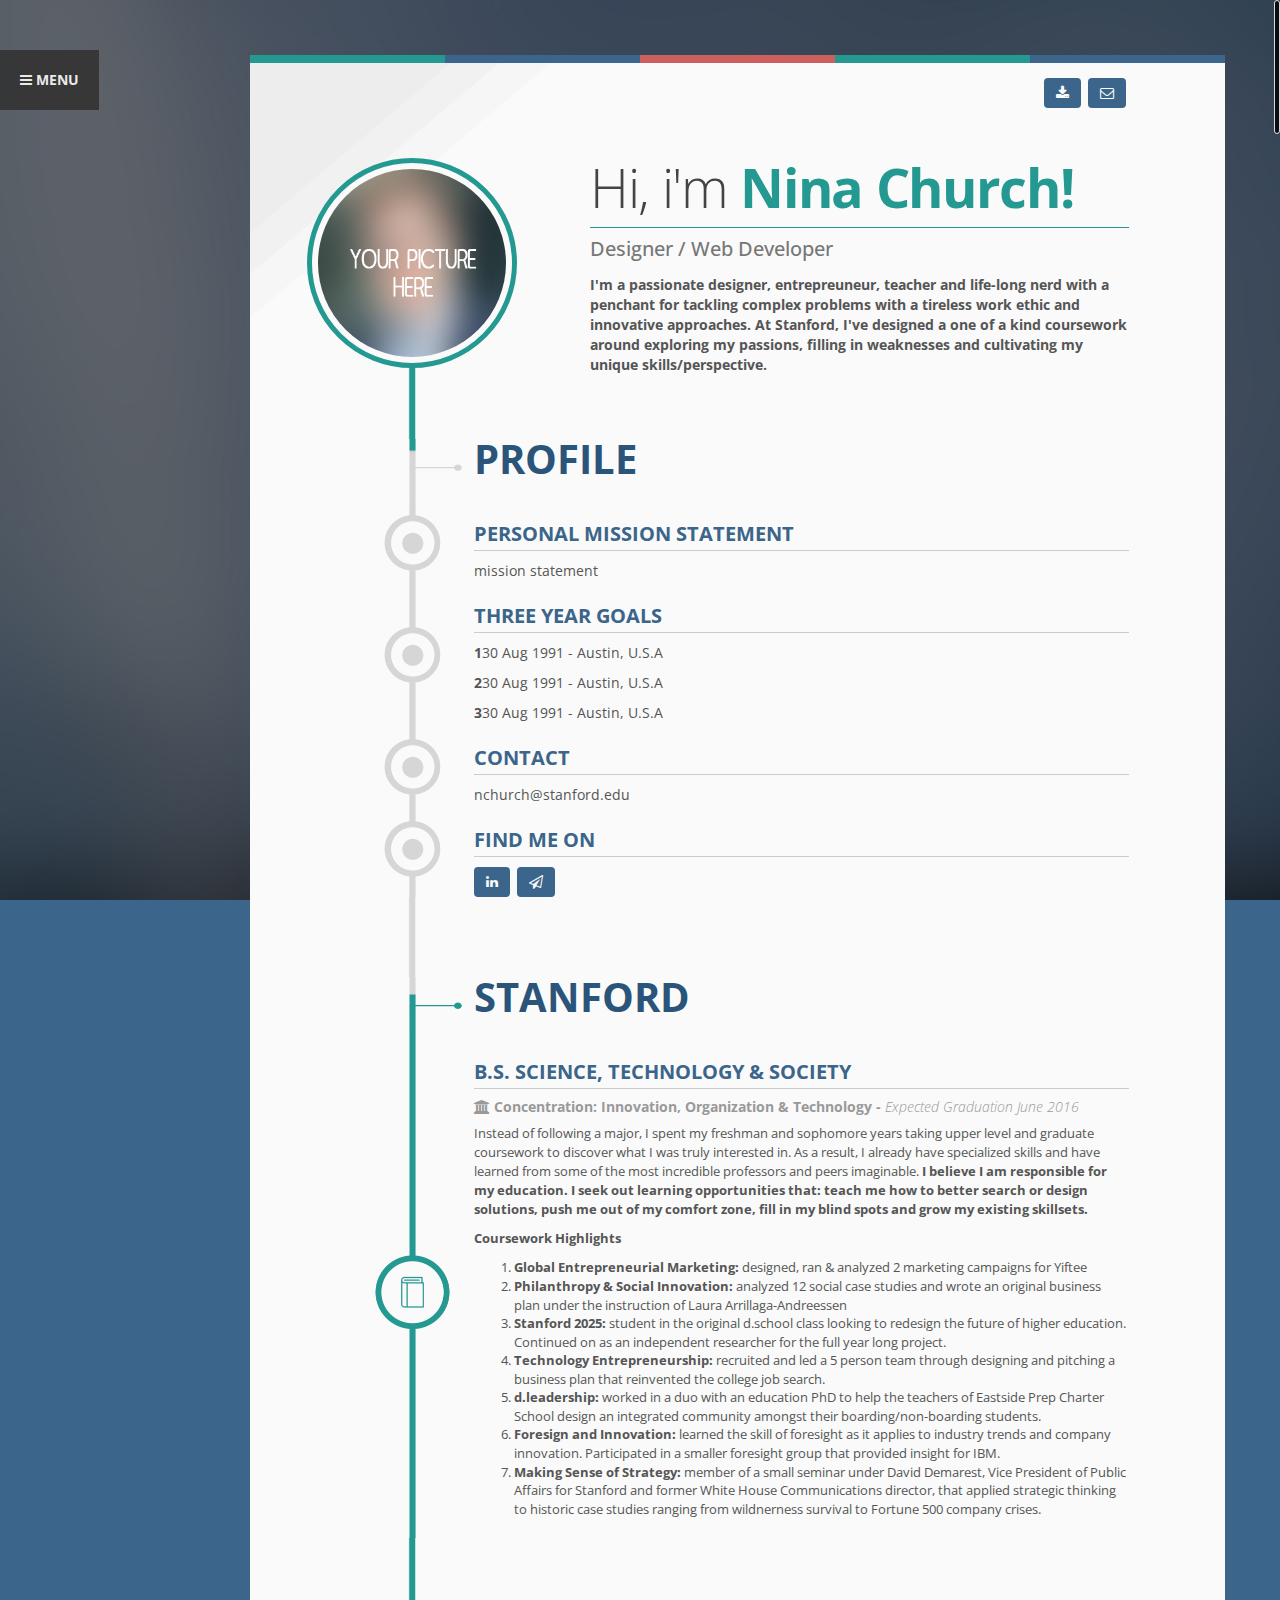
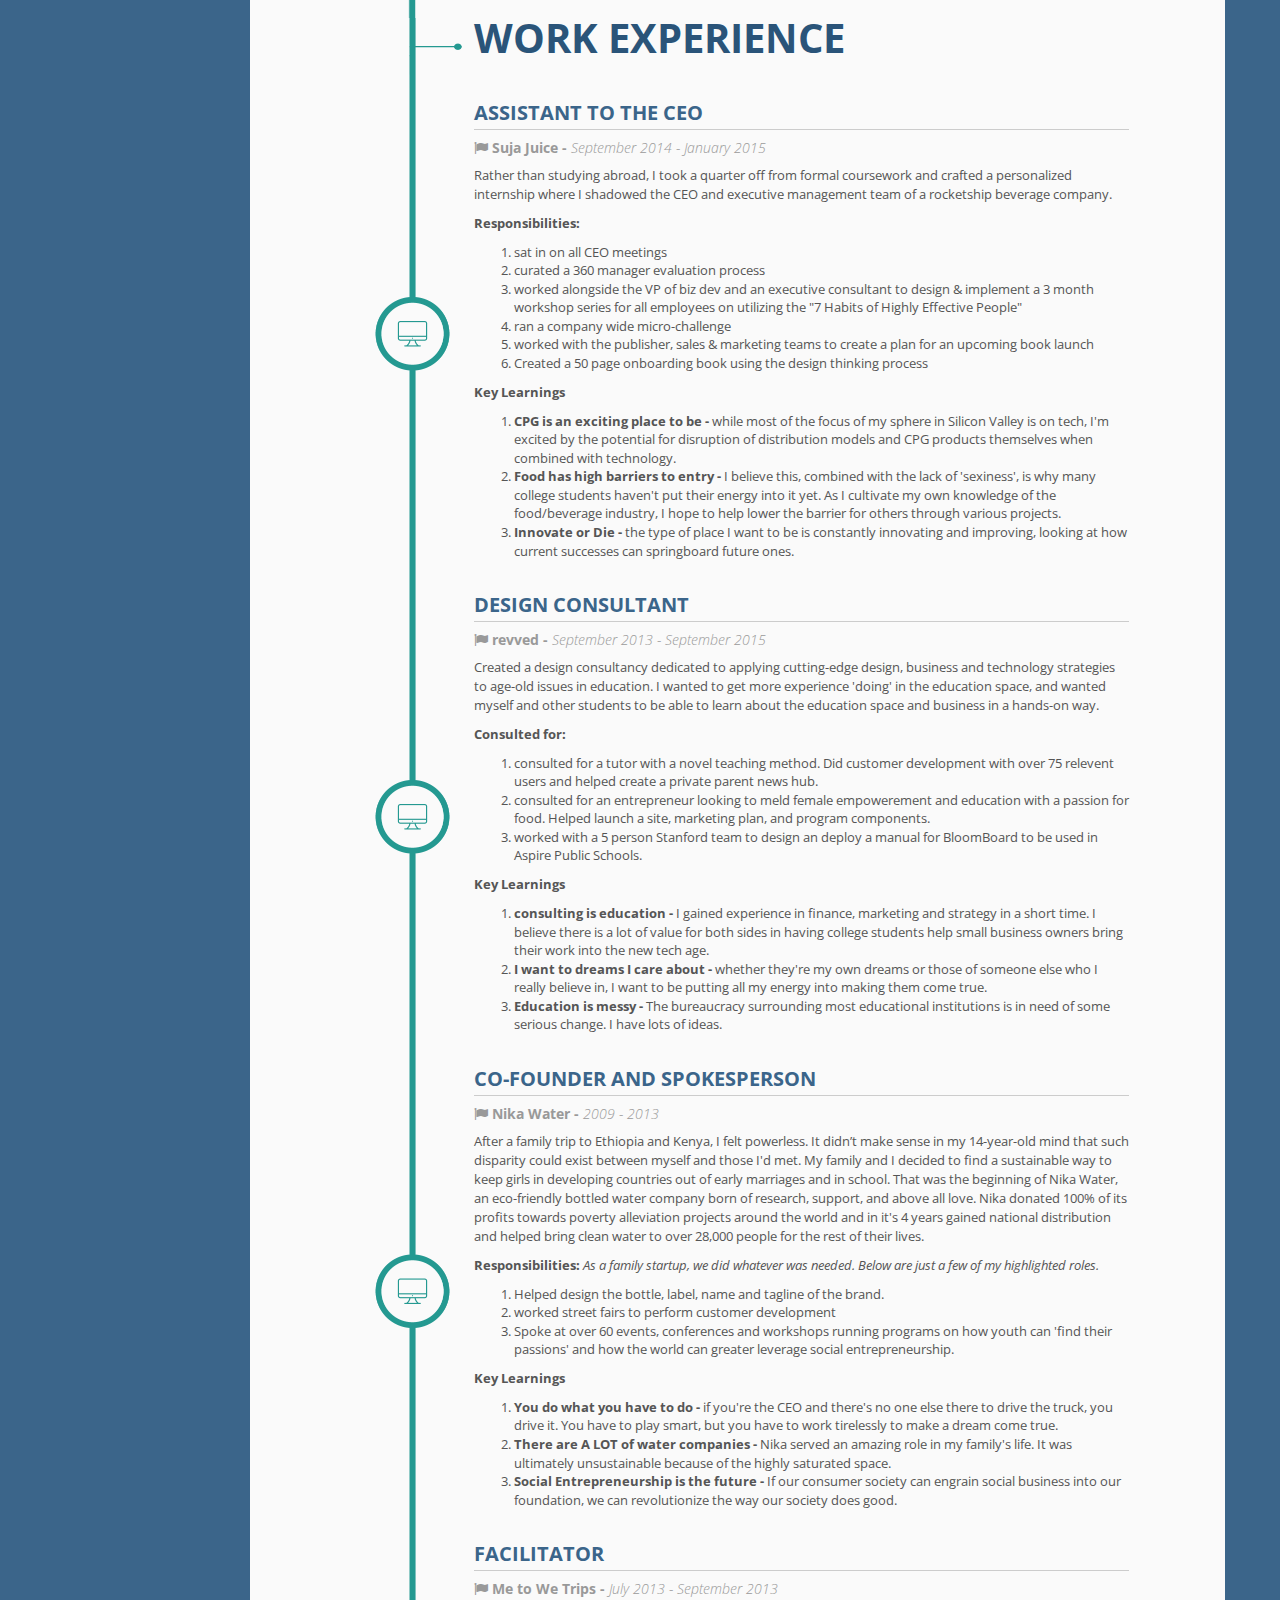
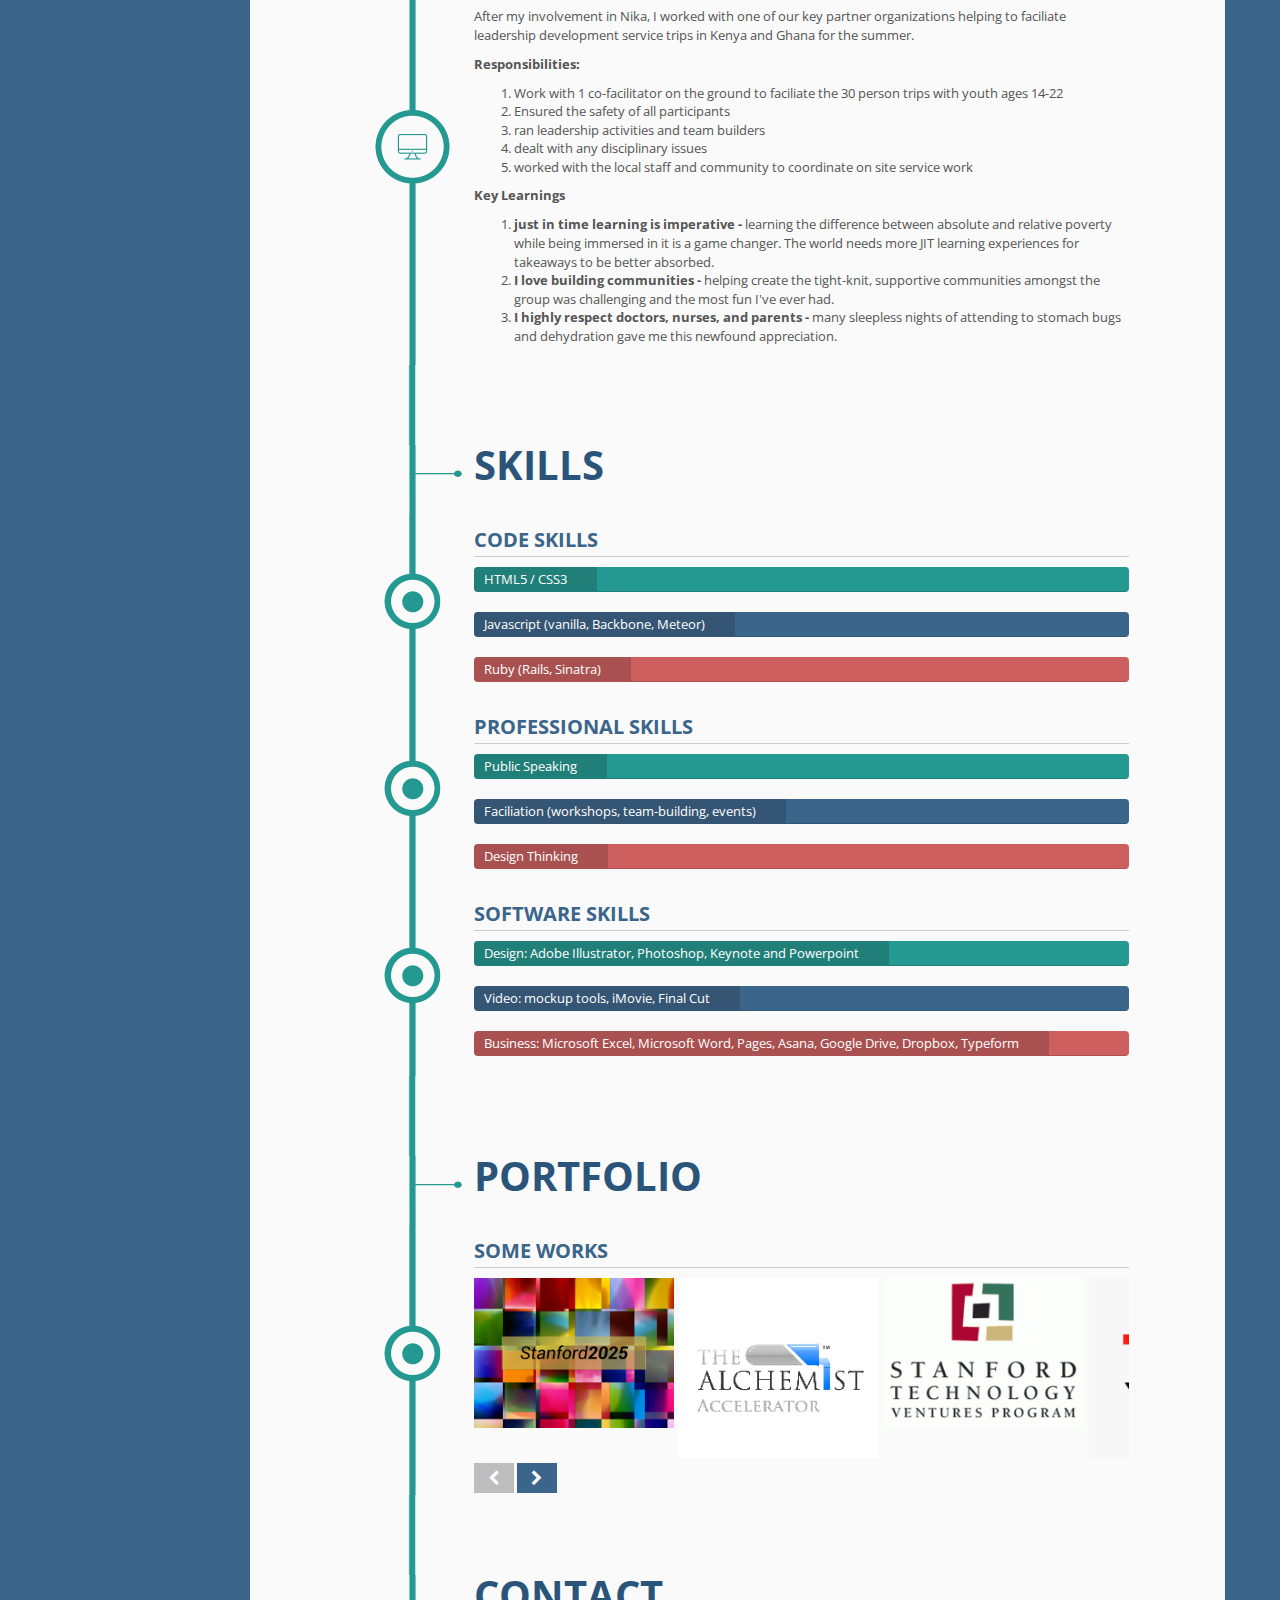
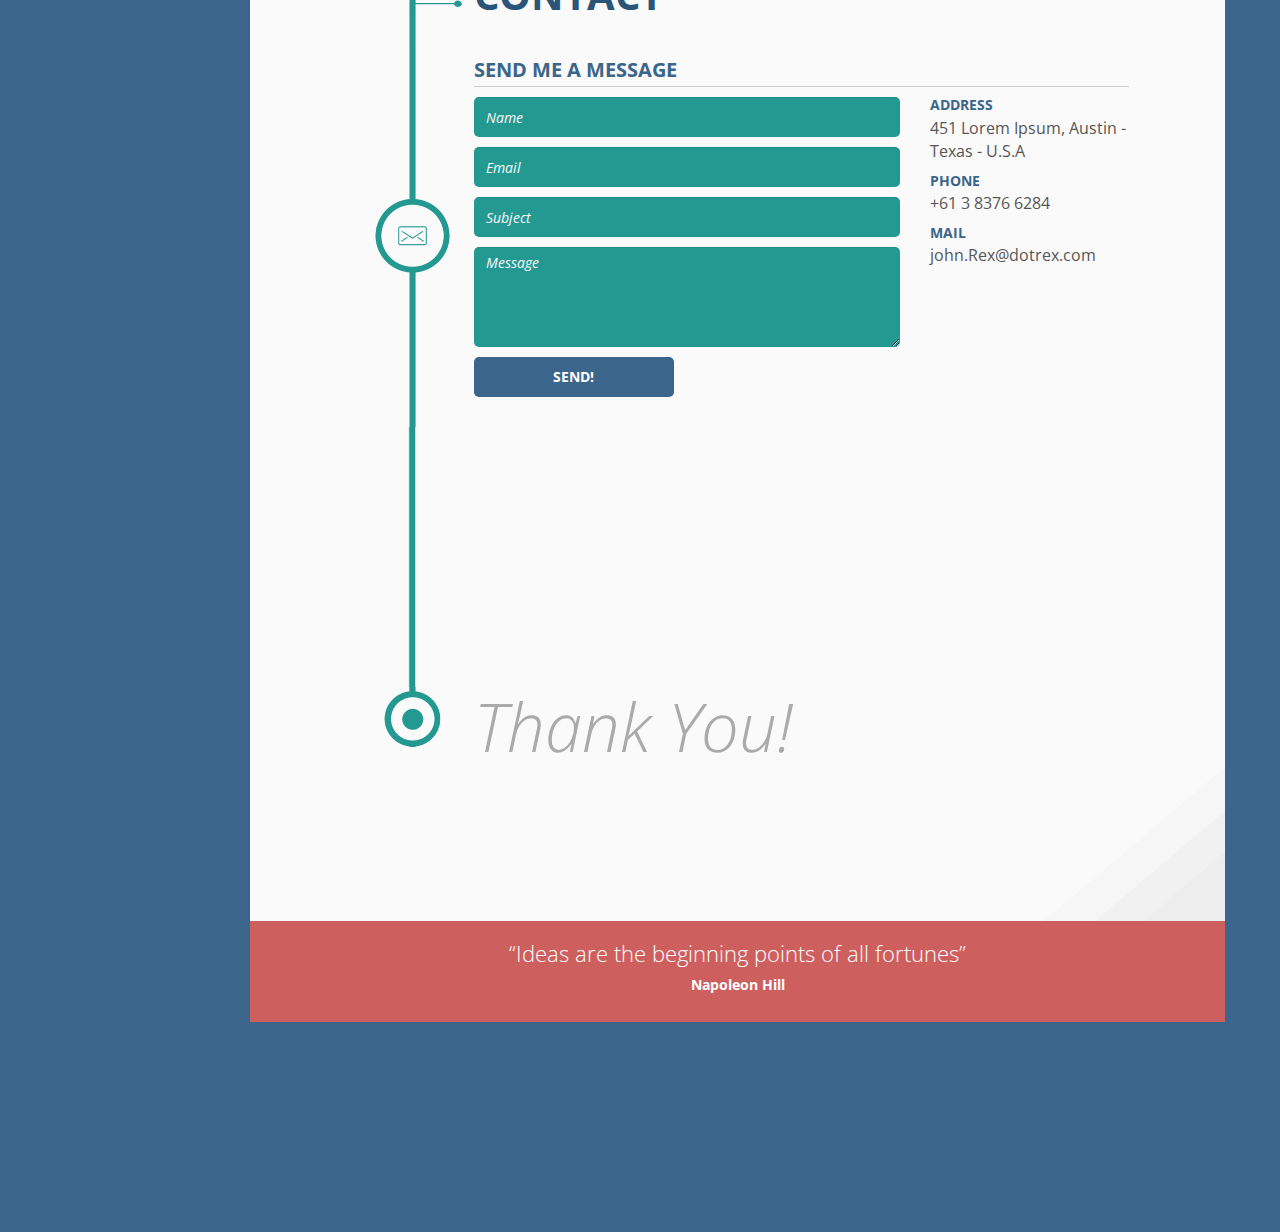
==== commit 181a3537: "added portfolio pieces" ====
--- a/vertica-html/index.html
+++ b/vertica-html/index.html
@@ -915,18 +915,17 @@
                     <!-- Portfolio item -->
                     <div class="portfolio-item">
                       <!-- Link to the item image (Put the long description on  "a" title)-->
-                      <a href="img/portfolio-item-zoom.jpg" title="Lorem ipsum dolor sit amet, consectetur adipiscing elit. Sed molestie purus." class="nivobox" data-lightbox-gallery="portfolio">
+                      <a href="files/jobfitanalysis.pdf" target="_blank" title="download the pdf" class="nivobox" data-lightbox-gallery="portfolio">
                         <div class="hover">
-                          <p class="zoomi"><i class="fa fa-search"></i></p>
                           <!-- Item short title -->
-                          <p class="portfolio-item-title"><strong>[Jobfit]</strong><br/>tech entrepreneurship class pitch deck</p>
+                          <p class="portfolio-item-title"><strong>[Jobfit]</strong><br/>tech entrepreneurship class industry and idea analysis</p>
                         </div>
                         <div class="hover-bg-wrapper">
                           <div class="hover-bg"></div>
                         </div>
                         <div class="portfolio-item-thumbnail">
                           <!-- Thumbnail of the portfolio image (400x360 for retina display) -->
-                          <img src="img/portfolio-item-thumb.jpg" alt="">
+                          <img src="img/STVP.gif">
                         </div>
                       </a>
                     </div>
@@ -935,11 +934,11 @@
                     <!-- Portfolio item -->
                     <div class="portfolio-item">
                       <!-- Link to the item image (Put the long description on  "a" title)-->
-                      <a href="img/portfolio-item-zoom.jpg" title="Lorem ipsum dolor sit amet, consectetur adipiscing elit. Sed molestie purus." class="nivobox" data-lightbox-gallery="portfolio">
+                      <a href="https://www.youtube.com/watch?v=3uK92_RoTZ0" target="blank" class="nivobox" data-lightbox-gallery="portfolio">
                         <div class="hover">
-                          <p class="zoomi"><i class="fa fa-search"></i></p>
+
                           <!-- Item short title -->
-                          <p class="portfolio-item-title"><strong>Revved</strong><br/> design consultancy</p>
+                          <p class="portfolio-item-title"><strong>TEDx Youth Talk</strong><br/> speech on social entrepreneurship & youth</p>
                         </div>
                         <div class="hover-bg-wrapper">
                           <div class="hover-bg"></div>
@@ -947,7 +946,7 @@
                         <div class="portfolio-item-thumbnail">
                           <!-- Thumbnail of the portfolio image (400x360 for retina display) -->
                           <!-- http://site126320-9963-9687.strikingly.com/ -->
-                          <img src="img/portfolio-item-thumb.jpg" alt="">
+                          <img src="img/tedx.jpg" alt="">
                         </div>
                       </a>
                     </div>
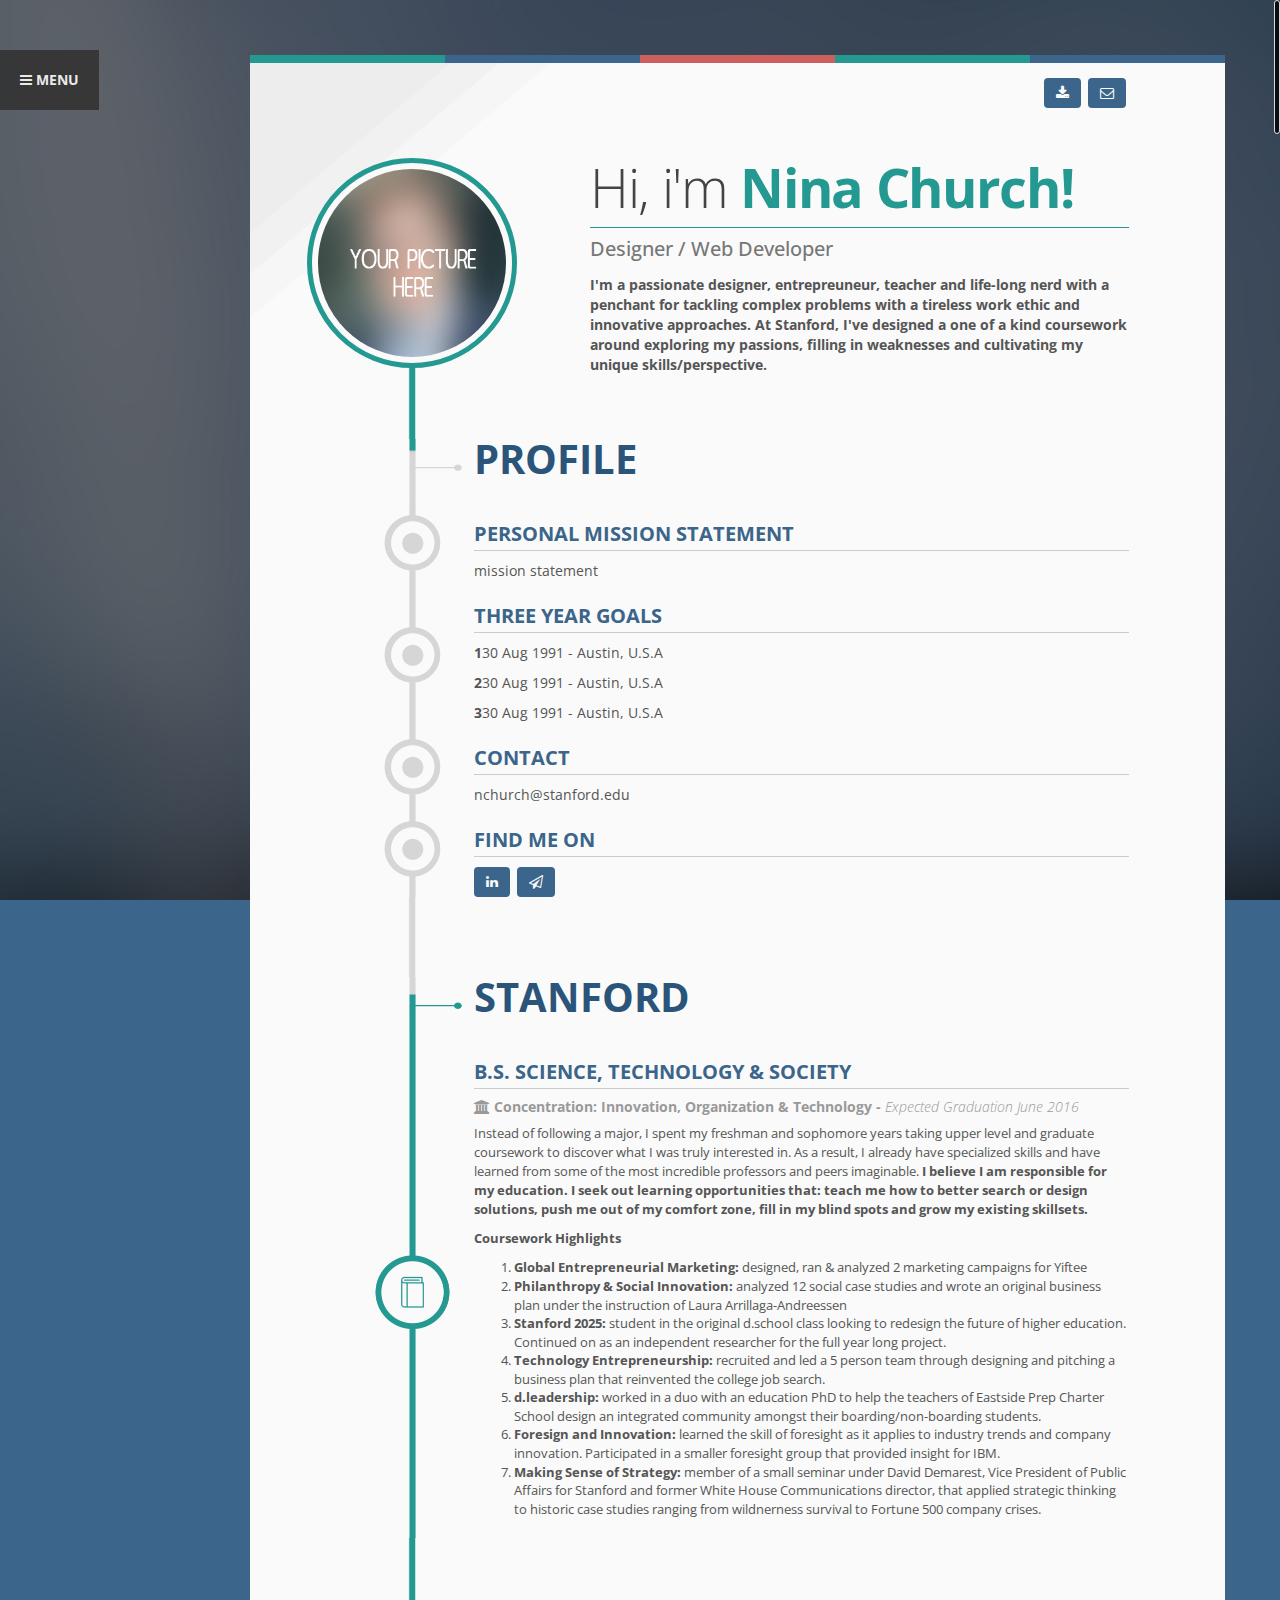
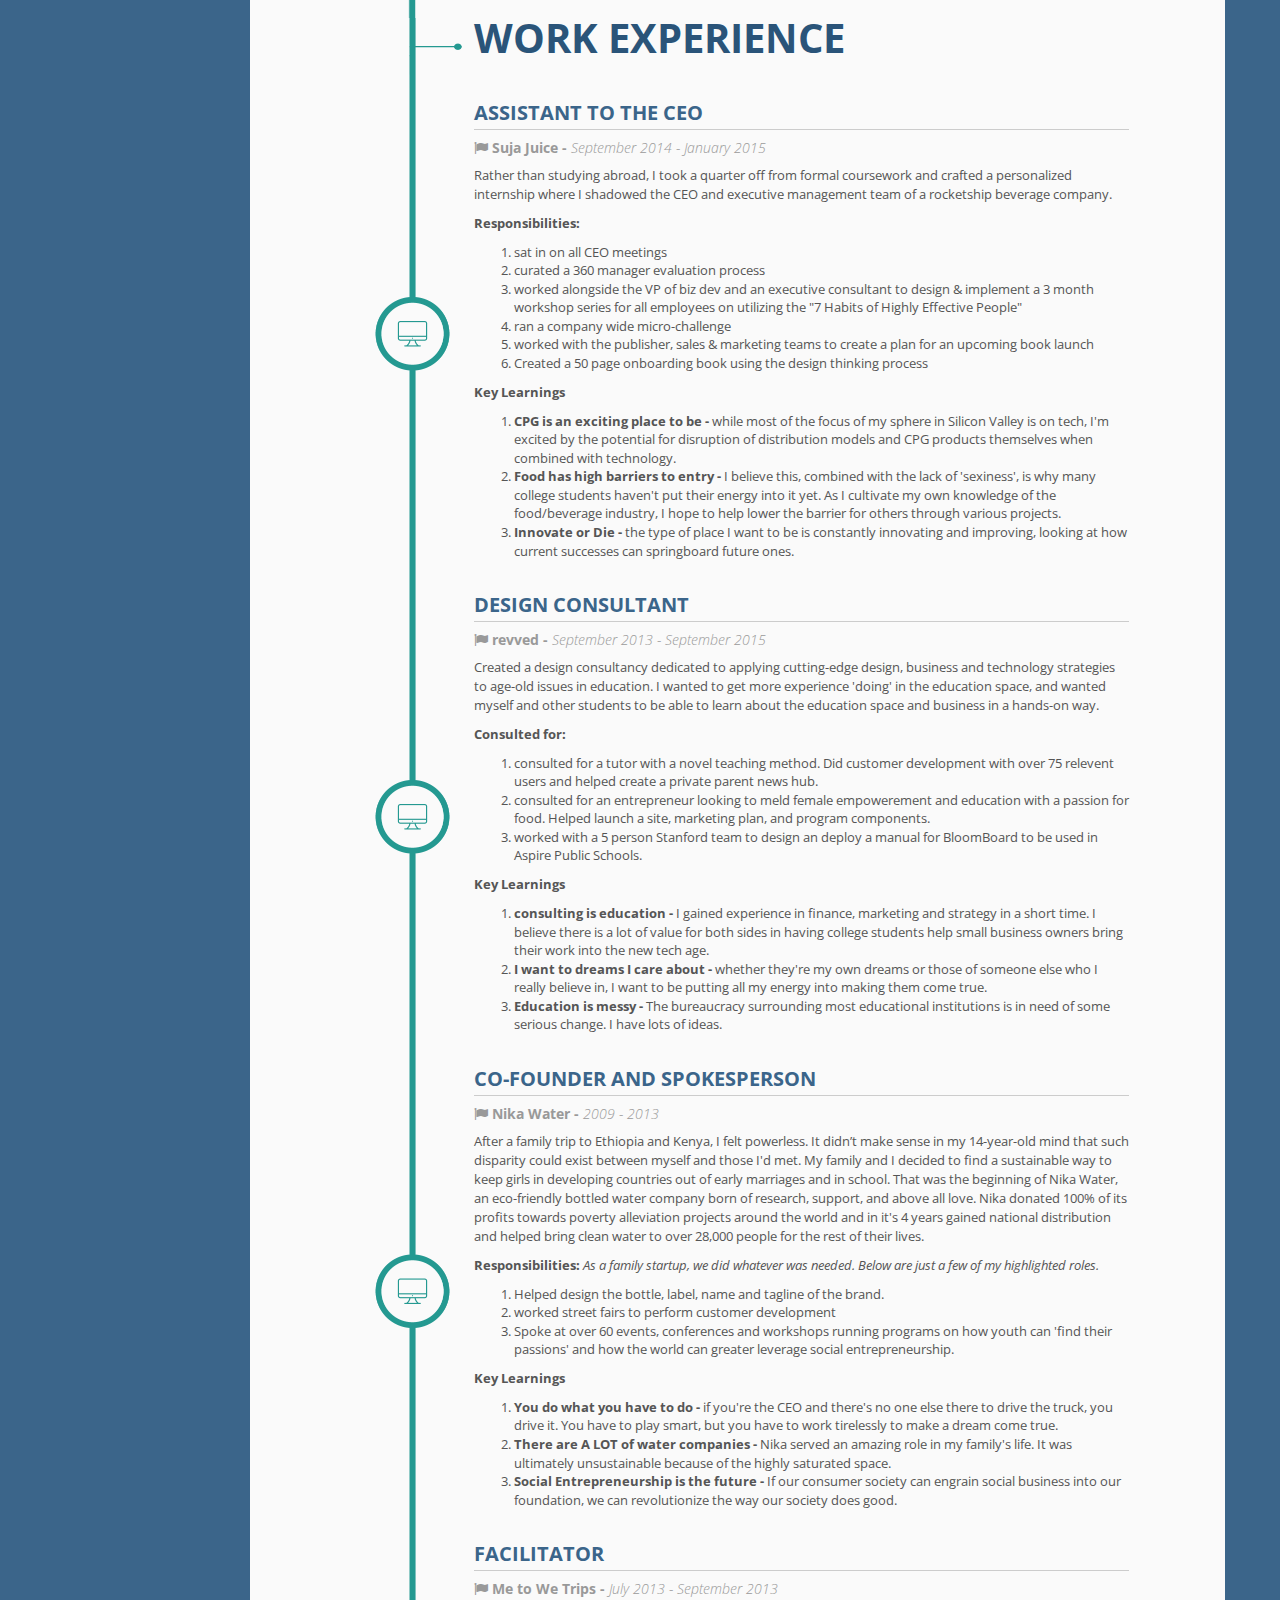
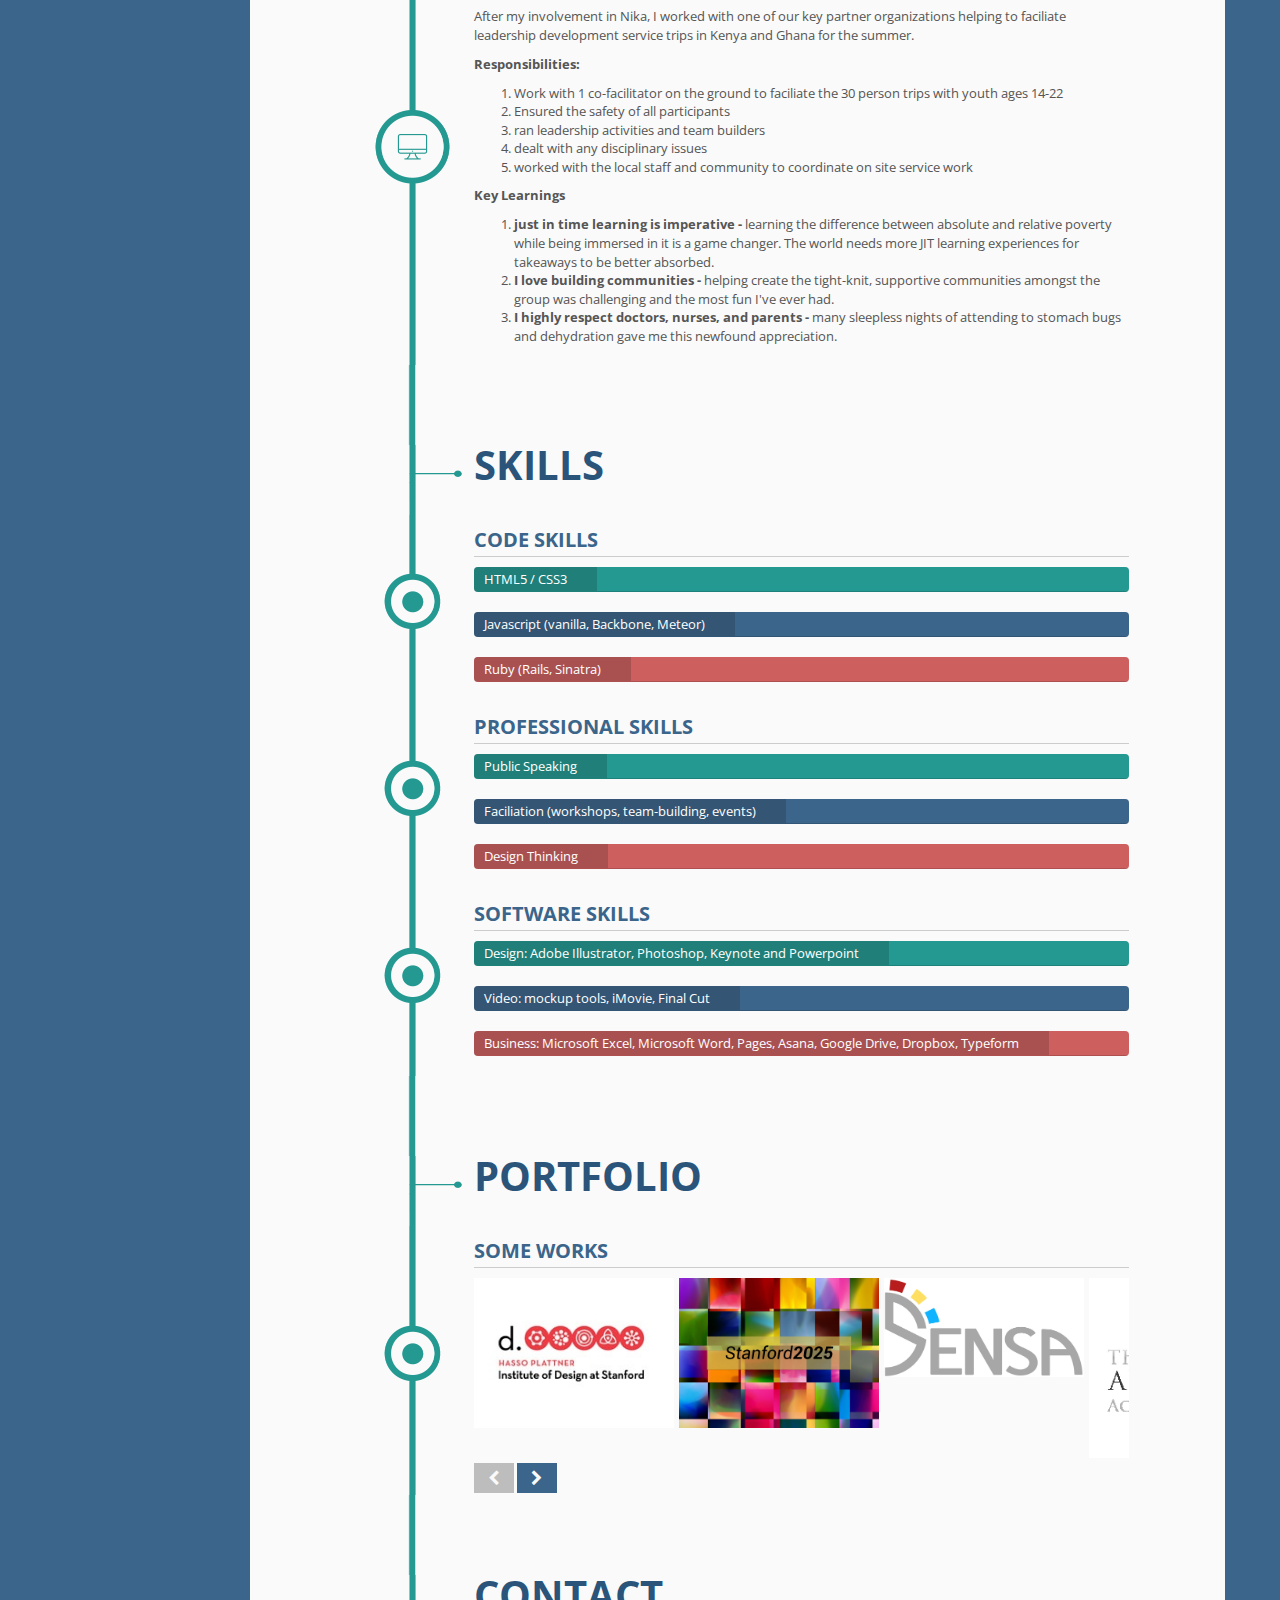
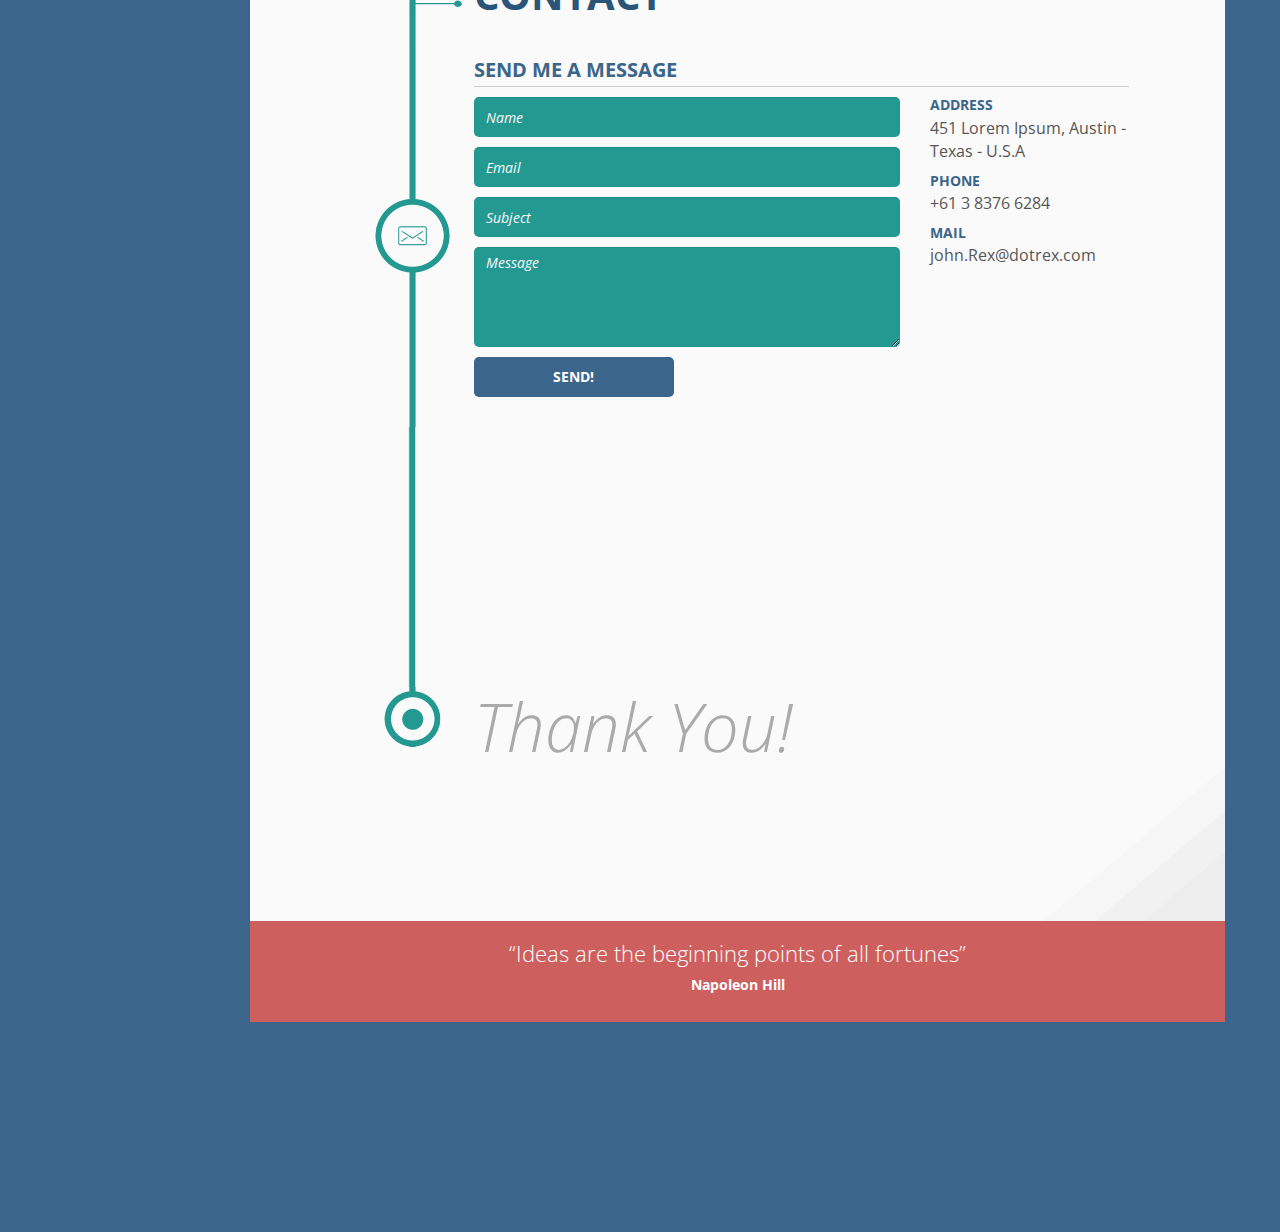
==== commit 3498287e: "added portfolio pieces" ====
--- a/vertica-html/index.html
+++ b/vertica-html/index.html
@@ -875,12 +875,31 @@
                   <!-- /Subtitle -->
                   <!-- content -->
                   <div class="portfolio-itens clearfix">
-                    <!-- Portfolio item -->
+
+                  <!-- Portfolio item -->
+                    <div class="portfolio-item">
+                      <!-- Link to the item image (Put the long description on  "a" title)-->
+                      <a href="https://www.youtube.com/watch?v=YHm0xH_Gdsk" class="nivobox" data-lightbox-gallery="portfolio">
+                        <div class="hover">
+                          <p class="portfolio-item-title"><strong>Stanford 2025 Video</strong><br/> my vision for the future of ed</p>
+                        </div>
+                        <div class="hover-bg-wrapper">
+                          <div class="hover-bg"></div>
+                        </div>
+                        <div class="portfolio-item-thumbnail">
+                          <!-- Thumbnail of the portfolio image (400x360 for retina display) -->
+                          <img src="img/dschool.jpg" alt="">
+                        </div>
+                      </a>
+                    </div>
+                    <!-- /Portfolio item -->
+
+                  <!-- Portfolio item -->
                     <div class="portfolio-item">
                       <!-- Link to the item image (Put the long description on  "a" title)-->
                       <a href="http://www.stanford2025.com/#intro" target="_blank" class="nivobox" data-lightbox-gallery="portfolio">
                         <div class="hover">
-                          <p class="portfolio-item-title"><strong>Stanford 2025</strong><br/> higher ed design project</p>
+                          <p class="portfolio-item-title"><strong>Stanford 2025</strong><br/> larger overview of higher ed design project</p>
                         </div>
                         <div class="hover-bg-wrapper">
                           <div class="hover-bg"></div>
@@ -888,6 +907,24 @@
                         <div class="portfolio-item-thumbnail">
                           <!-- Thumbnail of the portfolio image (400x360 for retina display) -->
                           <img src="img/stanford2025.jpg" alt="">
+                        </div>
+                      </a>
+                    </div>
+                    <!-- /Portfolio item -->
+
+                    <!-- Portfolio item -->
+                    <div class="portfolio-item">
+                      <!-- Link to the item image (Put the long description on  "a" title)-->
+                      <a href="http://www.sensaimpact.com/" target="_blank" class="nivobox" data-lightbox-gallery="portfolio">
+                        <div class="hover">
+                          <p class="portfolio-item-title"><strong>SENSA</strong><br/> co-founder of the Social Entrepreneurial Student's Association</p>
+                        </div>
+                        <div class="hover-bg-wrapper">
+                          <div class="hover-bg"></div>
+                        </div>
+                        <div class="portfolio-item-thumbnail">
+                          <!-- Thumbnail of the portfolio image (400x360 for retina display) -->
+                          <img src="img/sensa.png" alt="">
                         </div>
                       </a>
                     </div>
@@ -915,6 +952,103 @@
                     <!-- Portfolio item -->
                     <div class="portfolio-item">
                       <!-- Link to the item image (Put the long description on  "a" title)-->
+                      <a href="https://www.youtube.com/watch?v=3uK92_RoTZ0" target="blank" class="nivobox" data-lightbox-gallery="portfolio">
+                        <div class="hover">
+                          <!-- Item short title -->
+                          <p class="portfolio-item-title"><strong>TEDx Youth Talk</strong><br/> speech on social entrepreneurship & youth</p>
+                        </div>
+                        <div class="hover-bg-wrapper">
+                          <div class="hover-bg"></div>
+                        </div>
+                        <div class="portfolio-item-thumbnail">
+                          <!-- Thumbnail of the portfolio image (400x360 for retina display) -->
+                          <img src="img/tedx.jpg" alt="">
+                        </div>
+                      </a>
+                    </div>
+                    <!-- /Portfolio item -->
+
+                    <!-- Portfolio item -->
+                    <div class="portfolio-item">
+                      <!-- Link to the item image (Put the long description on  "a" title)-->
+                      <a href="https://www.youtube.com/watch?v=HIBPmLjkMHU" class="nivobox" data-lightbox-gallery="portfolio">
+                        <div class="hover">
+                          <!-- Item short title -->
+                          <p class="portfolio-item-title"><strong>Future Leaders Panel</strong><br/> panel & speech on what motivated youth are doing </p>
+                        </div>
+                        <div class="hover-bg-wrapper">
+                          <div class="hover-bg"></div>
+                        </div>
+                        <div class="portfolio-item-thumbnail">
+                          <!-- Thumbnail of the portfolio image (400x360 for retina display) -->
+                          <img src="img/cityclub.jpg" alt="">
+                        </div>
+                      </a>
+                    </div>
+                    <!-- /Portfolio item -->
+
+                    <!-- Portfolio item -->
+                    <div class="portfolio-item">
+                      <!-- Link to the item image (Put the long description on  "a" title)-->
+                      <a href="files/toolkit.pdf" target="blank" title="download the file" class="nivobox" data-lightbox-gallery="portfolio">
+                        <div class="hover">
+
+                          <!-- Item short title -->
+                          <p class="portfolio-item-title"><strong>d.velop Toolkit </strong><br/> Revved project</p>
+                        </div>
+                        <div class="hover-bg-wrapper">
+                          <div class="hover-bg"></div>
+                        </div>
+                        <div class="portfolio-item-thumbnail">
+                          <!-- Thumbnail of the portfolio image (400x360 for retina display) -->
+                          <img src="img/d_velop.jpg" alt="">
+                        </div>
+                      </a>
+                    </div>
+                    <!-- /Portfolio item -->
+
+                    <!-- Portfolio item -->
+                    <div class="portfolio-item">
+                      <!-- Link to the item image (Put the long description on  "a" title)-->
+                      <a href="files/microchallenge_graphics.pdf" target="blank" class="nivobox" data-lightbox-gallery="portfolio">
+                        <div class="hover">
+
+                          <!-- Item short title -->
+                          <p class="portfolio-item-title"><strong>Company MicroChallenge</strong><br/>project for Suja Juice</p>
+                        </div>
+                        <div class="hover-bg-wrapper">
+                          <div class="hover-bg"></div>
+                        </div>
+                        <div class="portfolio-item-thumbnail">
+                          <!-- Thumbnail of the portfolio image (400x360 for retina display) -->
+                          <img src="img/microchallenge.jpg" alt="">
+                        </div>
+                      </a>
+                    </div>
+                    <!-- /Portfolio item -->
+
+                    <!-- Portfolio item -->
+                    <div class="portfolio-item">
+                      <!-- Link to the item image (Put the long description on  "a" title)-->
+                      <a href="files/yifteeanalysis.pdf" target="blank"title="download yiftee analysis" class="nivobox" data-lightbox-gallery="portfolio">
+                        <div class="hover">
+                          <!-- Item short title -->
+                          <p class="portfolio-item-title"><strong>Yiftee Marketing Analysis</strong><br/>Global Entrepreneurial Markeing Project</p>
+                        </div>
+                        <div class="hover-bg-wrapper">
+                          <div class="hover-bg"></div>
+                        </div>
+                        <div class="portfolio-item-thumbnail">
+                          <!-- Thumbnail of the portfolio image (400x360 for retina display) -->
+                          <img src="img/yifteead.png" alt="">
+                        </div>
+                      </a>
+                    </div>
+                    <!-- /Portfolio item -->
+
+                     <!-- Portfolio item -->
+                    <div class="portfolio-item">
+                      <!-- Link to the item image (Put the long description on  "a" title)-->
                       <a href="files/jobfitanalysis.pdf" target="_blank" title="download the pdf" class="nivobox" data-lightbox-gallery="portfolio">
                         <div class="hover">
                           <!-- Item short title -->
@@ -934,11 +1068,10 @@
                     <!-- Portfolio item -->
                     <div class="portfolio-item">
                       <!-- Link to the item image (Put the long description on  "a" title)-->
-                      <a href="https://www.youtube.com/watch?v=3uK92_RoTZ0" target="blank" class="nivobox" data-lightbox-gallery="portfolio">
+                      <a href="https://www.youtube.com/watch?v=ZnsvHTLGuzw" class="nivobox" data-lightbox-gallery="portfolio">
                         <div class="hover">
-
                           <!-- Item short title -->
-                          <p class="portfolio-item-title"><strong>TEDx Youth Talk</strong><br/> speech on social entrepreneurship & youth</p>
+                          <p class="portfolio-item-title"><strong>What would you do with a free afternoon?</strong><br/>Motivational Speech to 1000 person audience at USD</p>
                         </div>
                         <div class="hover-bg-wrapper">
                           <div class="hover-bg"></div>
@@ -946,67 +1079,7 @@
                         <div class="portfolio-item-thumbnail">
                           <!-- Thumbnail of the portfolio image (400x360 for retina display) -->
                           <!-- http://site126320-9963-9687.strikingly.com/ -->
-                          <img src="img/tedx.jpg" alt="">
-                        </div>
-                      </a>
-                    </div>
-                    <!-- /Portfolio item -->
-
-                    <!-- Portfolio item -->
-                    <div class="portfolio-item">
-                      <!-- Link to the item image (Put the long description on  "a" title)-->
-                      <a href="img/portfolio-item-zoom.jpg" title="Lorem ipsum dolor sit amet, consectetur adipiscing elit. Sed molestie purus." class="nivobox" data-lightbox-gallery="portfolio">
-                        <div class="hover">
-                          <p class="zoomi"><i class="fa fa-search"></i></p>
-                          <!-- Item short title -->
-                          <p class="portfolio-item-title"><strong>d.velop Toolkit </strong><br/> project through Revved</p>
-                        </div>
-                        <div class="hover-bg-wrapper">
-                          <div class="hover-bg"></div>
-                        </div>
-                        <div class="portfolio-item-thumbnail">
-                          <!-- Thumbnail of the portfolio image (400x360 for retina display) -->
-                          <img src="img/portfolio-item-thumb.jpg" alt="">
-                        </div>
-                      </a>
-                    </div>
-                    <!-- /Portfolio item -->
-
-                    <!-- Portfolio item -->
-                    <div class="portfolio-item">
-                      <!-- Link to the item image (Put the long description on  "a" title)-->
-                      <a href="img/portfolio-item-zoom.jpg" title="Lorem ipsum dolor sit amet, consectetur adipiscing elit. Sed molestie purus." class="nivobox" data-lightbox-gallery="portfolio">
-                        <div class="hover">
-                          <p class="zoomi"><i class="fa fa-search"></i></p>
-                          <!-- Item short title -->
-                          <p class="portfolio-item-title"><strong>Suja MicroChallenge</strong><br/> project</p>
-                        </div>
-                        <div class="hover-bg-wrapper">
-                          <div class="hover-bg"></div>
-                        </div>
-                        <div class="portfolio-item-thumbnail">
-                          <!-- Thumbnail of the portfolio image (400x360 for retina display) -->
-                          <img src="img/portfolio-item-thumb.jpg" alt="">
-                        </div>
-                      </a>
-                    </div>
-                    <!-- /Portfolio item -->
-
-                    <!-- Portfolio item -->
-                    <div class="portfolio-item">
-                      <!-- Link to the item image (Put the long description on  "a" title)-->
-                      <a href="img/portfolio-item-zoom.jpg" title="Lorem ipsum dolor sit amet, consectetur adipiscing elit. Sed molestie purus." class="nivobox" data-lightbox-gallery="portfolio">
-                        <div class="hover">
-                          <p class="zoomi"><i class="fa fa-search"></i></p>
-                          <!-- Item short title -->
-                          <p class="portfolio-item-title"><strong>Yiftee Valentine's Day Campaign</strong><br/>project</p>
-                        </div>
-                        <div class="hover-bg-wrapper">
-                          <div class="hover-bg"></div>
-                        </div>
-                        <div class="portfolio-item-thumbnail">
-                          <!-- Thumbnail of the portfolio image (400x360 for retina display) -->
-                          <img src="img/portfolio-item-thumb.jpg" alt="">
+                          <img src="img/usd.png" alt="">
                         </div>
                       </a>
                     </div>
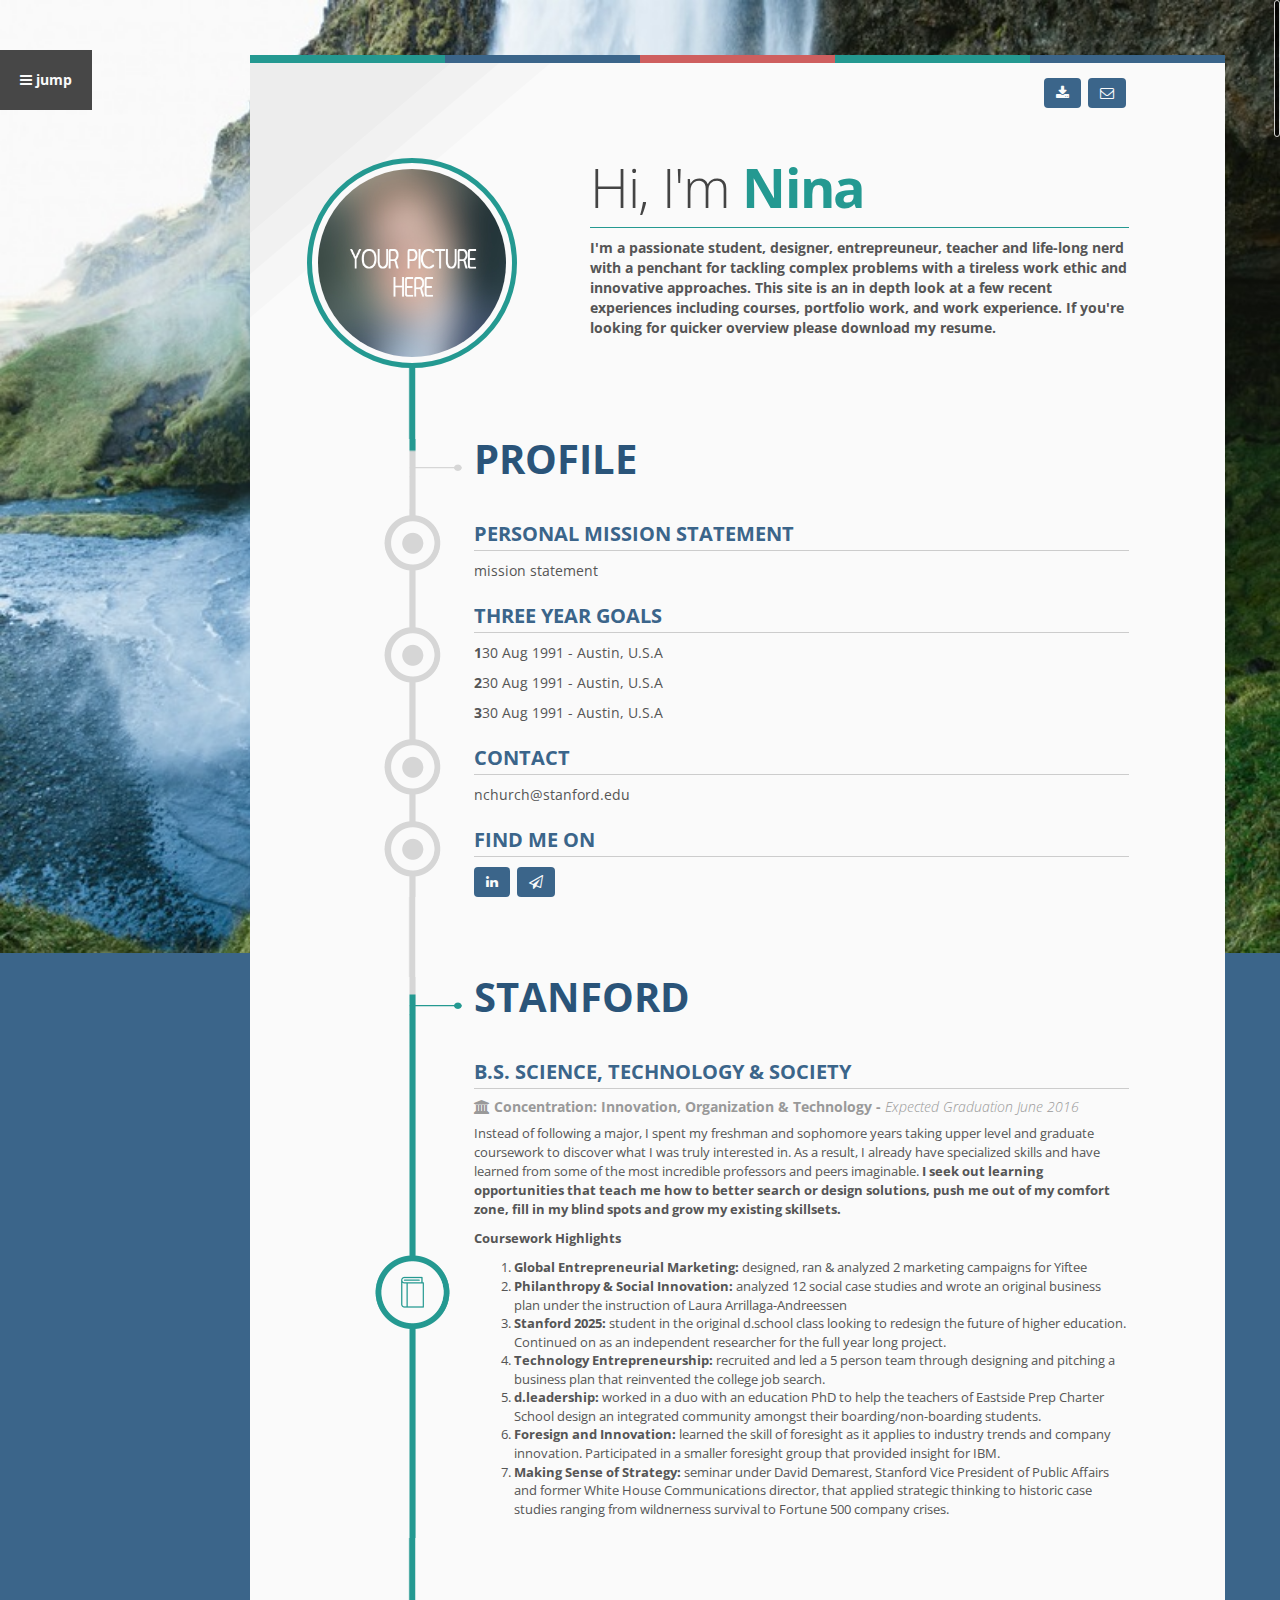
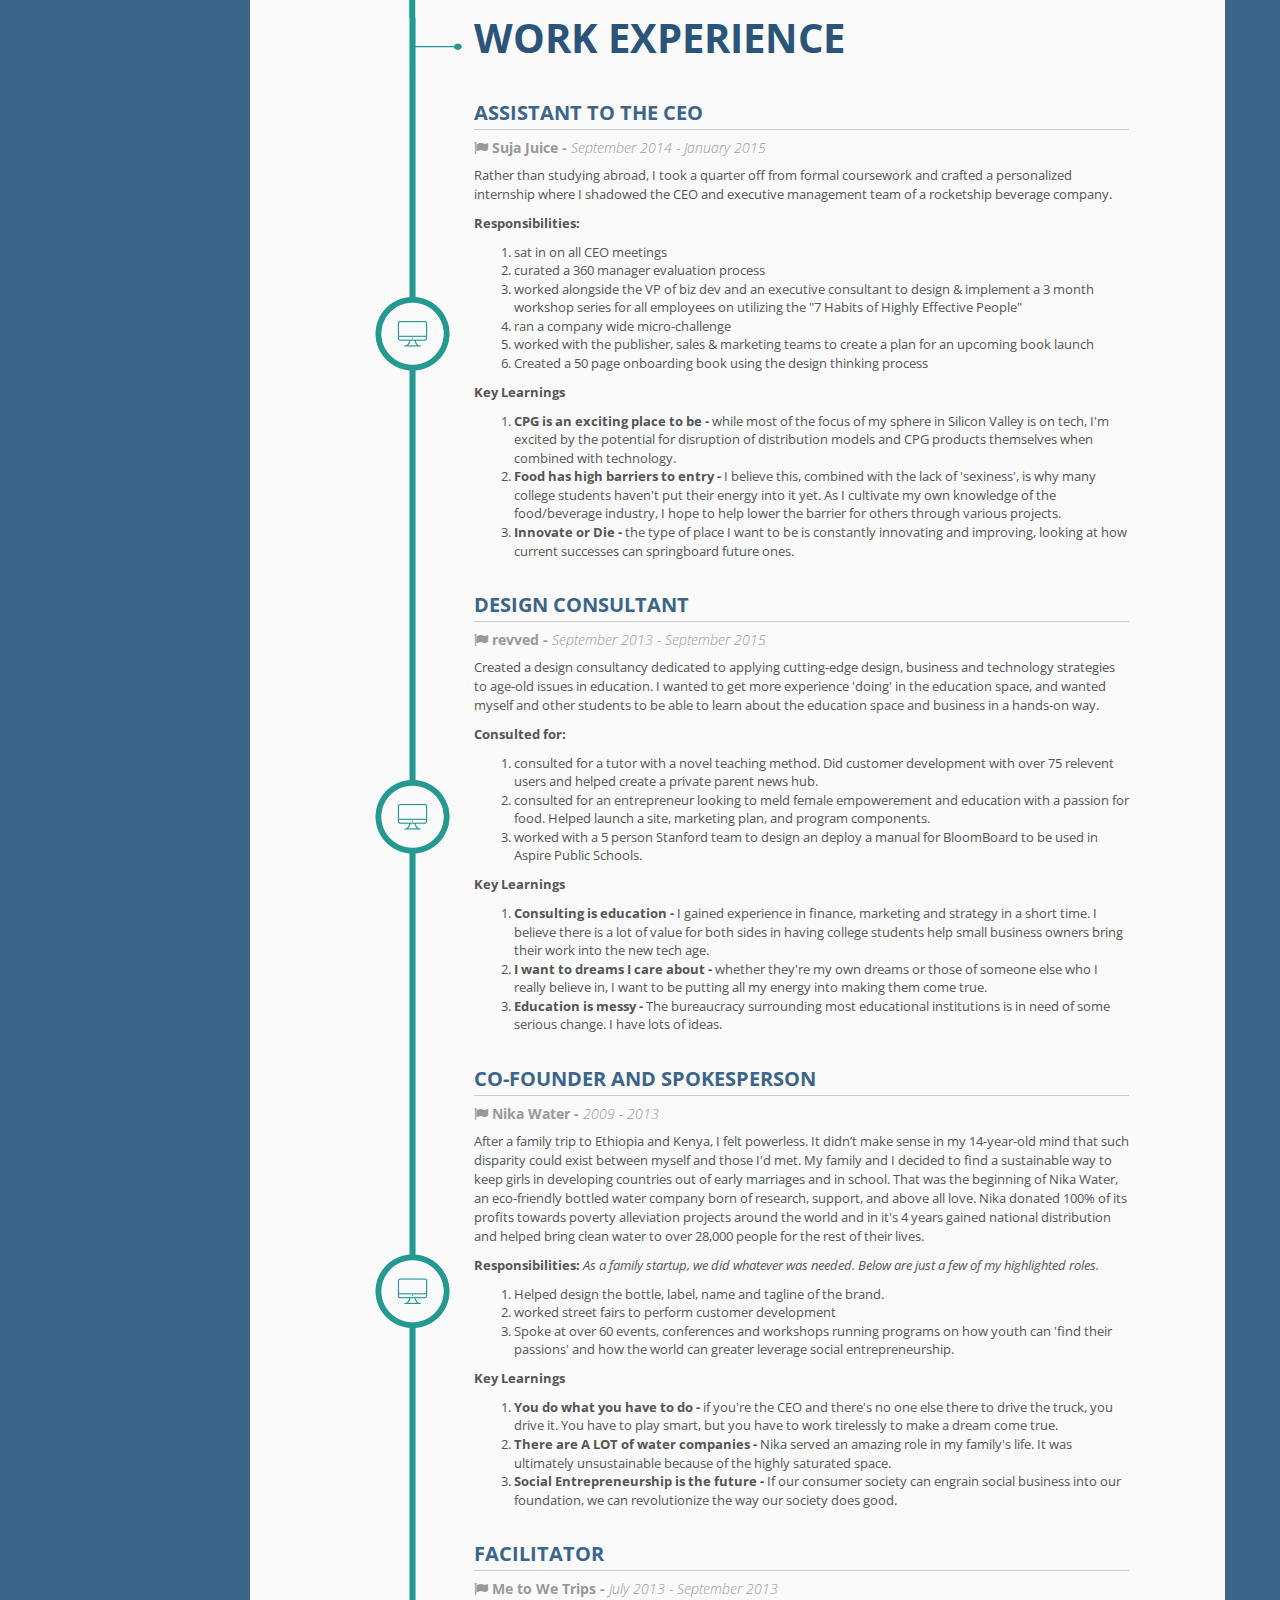
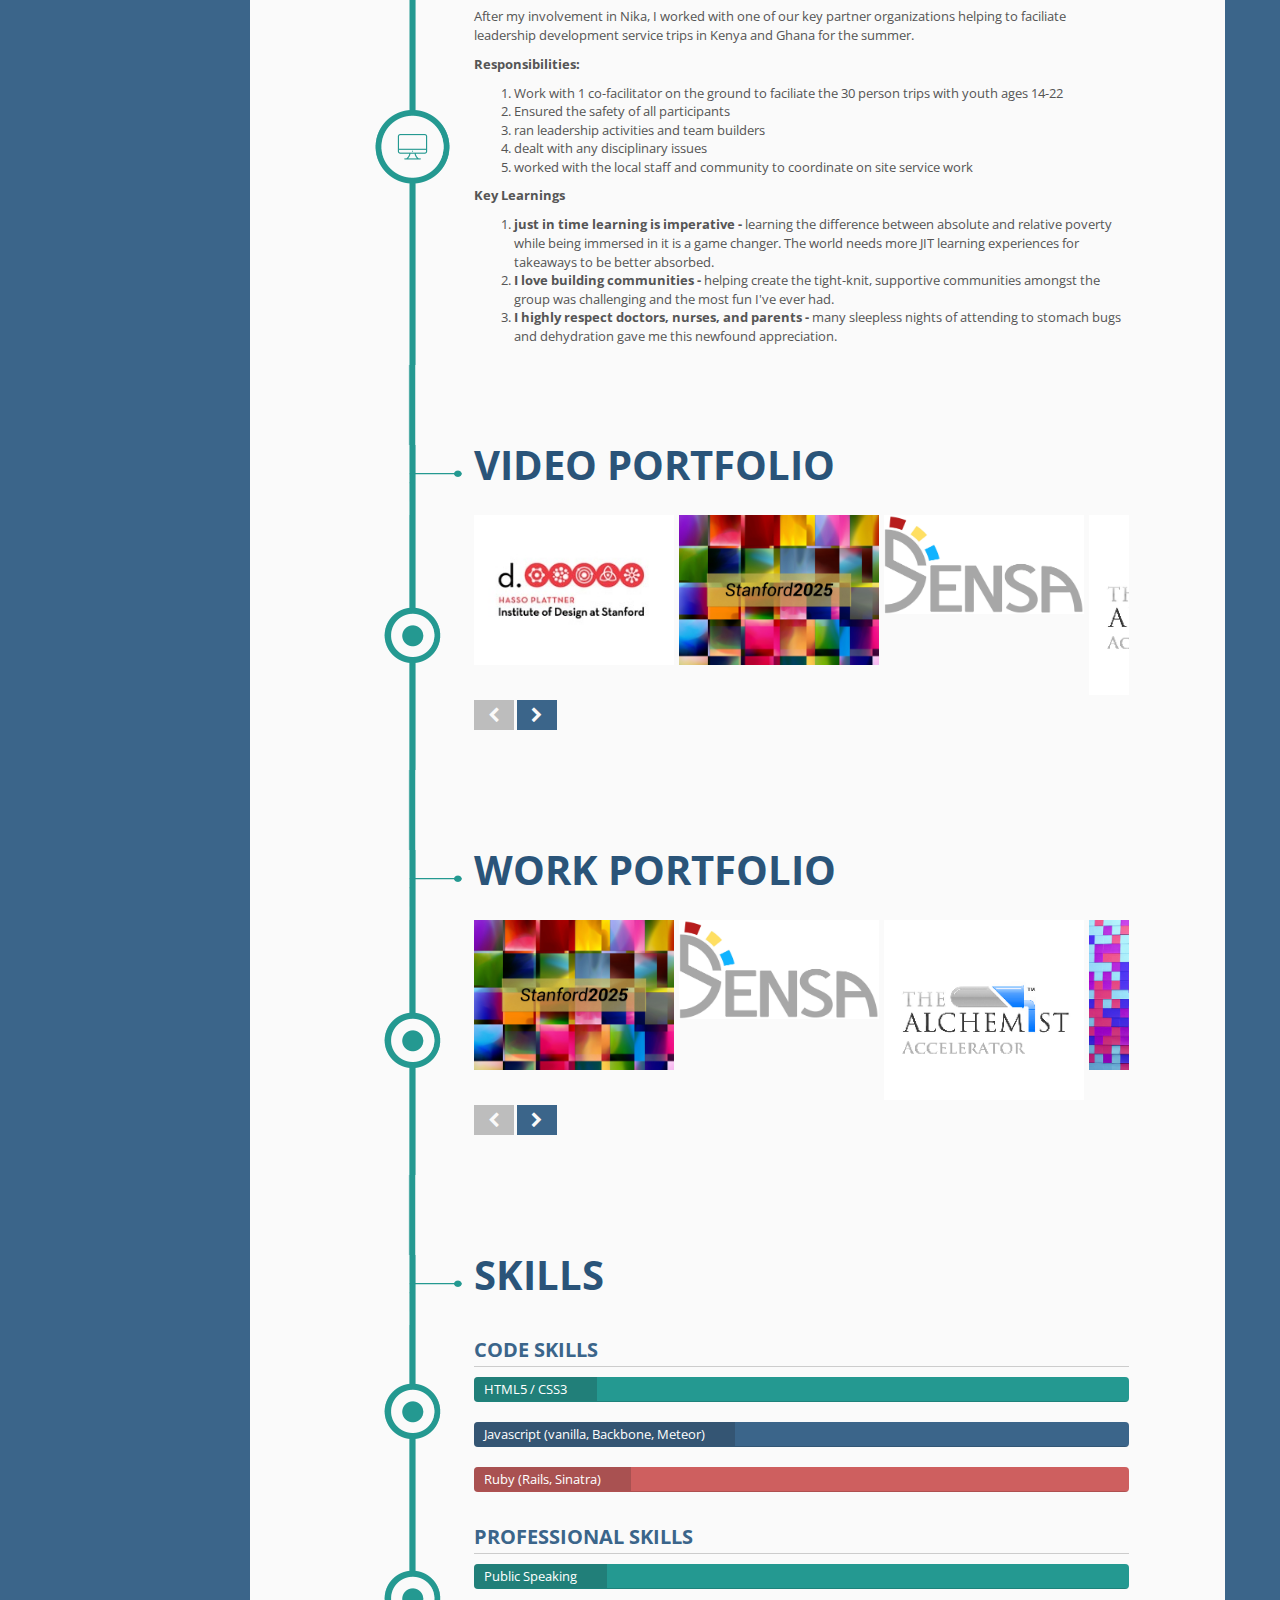
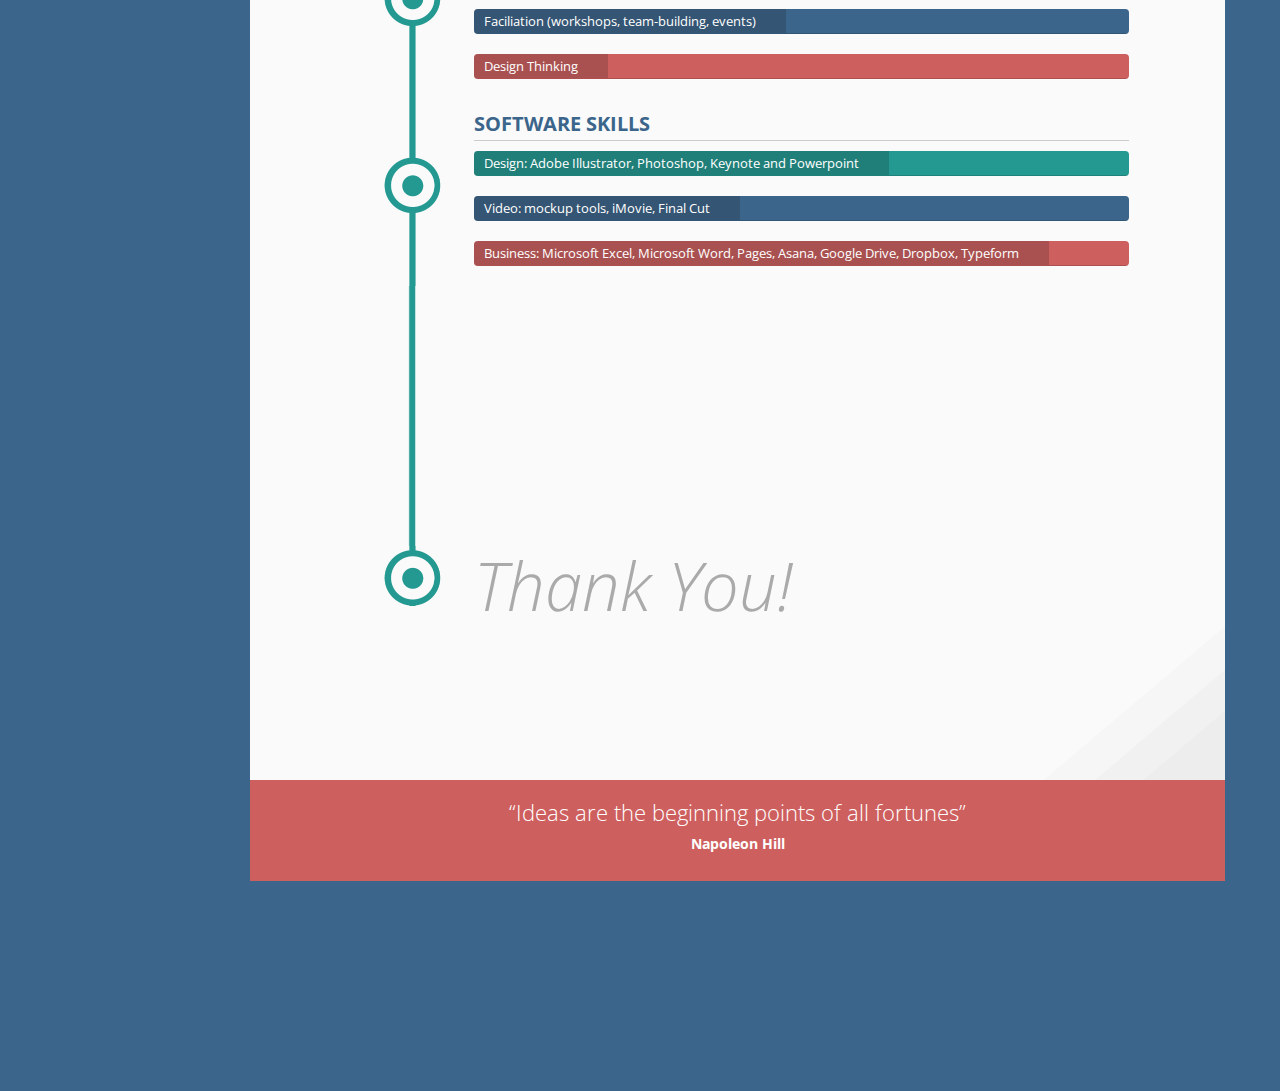
==== commit 317d3f24: "split video and work portfolio" ====
--- a/vertica-html/index.html
+++ b/vertica-html/index.html
@@ -66,7 +66,7 @@
     </div>
     <!-- /Edit With Your Name -->
     <!-- Edit With Your Job -->
-    <p class="side-menu-job">Designer / Stanford Student / Changemaker</p>
+    <p class="side-menu-job">nerd at-large</p>
     <!-- /Edit With Your Job -->
   </div>
 </div>
@@ -77,7 +77,7 @@
 ========================================================= -->
 <div class="side-menu-open hidden-sm hidden-xs">
   <!-- Menu-button -->
-    <a href="#" class="btn btn-default side-menu-button"><i class="fa fa-bars"></i> MENU</a>
+    <a href="#" class="btn btn-default side-menu-button"><i class="fa fa-bars"></i> jump</a>
   <!-- /menu-button -->
 </div>
 <!-- Side Menu container -->
@@ -93,7 +93,7 @@
     <!-- /edit with your name -->
   </div>
   <!-- edit with your Job -->
-  <p class="side-menu-job">Designer / Stanford Student / Changemaker</p>
+  <p class="side-menu-job">nerd at-large</p>
   <!-- /edit with your job -->
   <!-- /Menu Header -->
 
@@ -103,10 +103,8 @@
       <li><a href="#intro"><i class="fa fa-angle-right"></i> Intro</a></li>
       <li><a href="#education"><i class="fa fa-angle-right"></i> Education</a></li>
       <li><a href="#works"><i class="fa fa-angle-right"></i> Work Experience</a></li>
+      <li><a href="#portfolio"><i class="fa fa-angle-right"></i> Portfolio</a></li>
       <li><a href="#skills"><i class="fa fa-angle-right"></i> Skills</a></li>
-      <li><a href="#interests"><i class="fa fa-angle-right"></i> Interests</a></li>
-      <li><a href="#portfolio"><i class="fa fa-angle-right"></i> Portfolio</a></li>
-      <li><a href="#contact"><i class="fa fa-angle-right"></i> Contact</a></li>
     </ul>
   </nav>
   <!-- /Main Navigation-->
@@ -173,14 +171,12 @@
         <!-- Right Columm -->
         <div class="col-md-7">
           <!-- Welcome Title-->
-          <h1 class="intro-title1">Hi, i'm <span class="color1 bold">Nina Church!</span></h1>
+          <h1 class="intro-title1">Hi, I'm <span class="color1 bold">Nina</span></h1>
           <!-- /Welcome Title -->
-          <!-- Job - -->
-          <h2 class="intro-title2">Designer / Web Developer</h2>
-          <!-- /job -->
+
           <!-- Description -->
           <p><strong>
-            I'm a passionate designer, entrepreuneur, teacher and life-long nerd with a penchant for tackling complex problems with a tireless work ethic and innovative approaches. At Stanford, I've designed a one of a kind coursework around exploring my passions, filling in weaknesses and cultivating my unique skills/perspective.
+            I'm a passionate student, designer, entrepreuneur, teacher and life-long nerd with a penchant for tackling complex problems with a tireless work ethic and innovative approaches. This site is an in depth look at a few recent experiences including courses, portfolio work, and work experience. If you're looking for quicker overview please download my resume.
           </strong></p>
 
           <!-- /Description -->
@@ -377,7 +373,7 @@
                   <!-- /Graduation time -->
                   <!-- content -->
                   <div class="graduation-description">
-                    <p>Instead of following a major, I spent my freshman and sophomore years taking upper level and graduate coursework to discover what I was truly interested in. As a result, I already have specialized skills and have learned from some of the most incredible professors and peers imaginable. <strong>I believe I am responsible for my education. I seek out learning opportunities that: teach me how to better search or design solutions, push me out of my comfort zone, fill in my blind spots and grow my existing skillsets.</strong>
+                    <p>Instead of following a major, I spent my freshman and sophomore years taking upper level and graduate coursework to discover what I was truly interested in. As a result, I already have specialized skills and have learned from some of the most incredible professors and peers imaginable. <strong> I seek out learning opportunities that teach me how to better search or design solutions, push me out of my comfort zone, fill in my blind spots and grow my existing skillsets.</strong>
 
                     <p><strong>Coursework Highlights</strong></p>
                     <ol>
@@ -387,7 +383,7 @@
                       <li><strong>Technology Entrepreneurship:</strong> recruited and led a 5 person team through designing and pitching a business plan that reinvented the college job search. </li>
                       <li><strong>d.leadership:</strong> worked in a duo with an education PhD to help the teachers of Eastside Prep Charter School design an integrated community amongst their boarding/non-boarding students. </li>
                       <li><strong>Foresign and Innovation:</strong> learned the skill of foresight as it applies to industry trends and company innovation. Participated in a smaller foresight group that provided insight for IBM. </li>
-                      <li><strong>Making Sense of Strategy:</strong> member of a small seminar under David Demarest, Vice President of Public Affairs for Stanford and former White House Communications director, that applied strategic thinking to historic case studies ranging from wildnerness survival to Fortune 500 company crises. </li>
+                      <li><strong>Making Sense of Strategy:</strong> seminar under David Demarest, Stanford Vice President of Public Affairs and former White House Communications director, that applied strategic thinking to historic case studies ranging from wildnerness survival to Fortune 500 company crises. </li>
                     </ol>
                     </p>
                   </div>
@@ -428,6 +424,7 @@
               <div class="col-md-8 content-wrap bg1">
                 <!-- Section title -->
                 <h2 class="section-title">Work Experience</h2>
+
                 <!-- /Section title -->
               </div>
               <!-- /Item Content -->
@@ -510,7 +507,7 @@
 
                     <p><strong>Key Learnings</strong></p>
                     <ol>
-                      <li><strong>consulting is education -</strong> I gained experience in finance, marketing and strategy in a short time. I believe there is a lot of value for both sides in having college students help small business owners bring their work into the new tech age.</li>
+                      <li><strong>Consulting is education -</strong> I gained experience in finance, marketing and strategy in a short time. I believe there is a lot of value for both sides in having college students help small business owners bring their work into the new tech age.</li>
                       <li><strong>I want to dreams I care about -</strong> whether they're my own dreams or those of someone else who I really believe in, I want to be putting all my energy into making them come true.</li>
                       <li><strong>Education is messy -</strong> The bureaucracy surrounding most educational institutions is in need of some serious change. I have lots of ideas. </li>
                     </ol>
@@ -620,6 +617,588 @@
             <!-- /SECTION ITEM -->
           </section>
           <!-- ==>> /SECTION: WORK EXPERIENCE <<==== -->
+
+                     <!-- ====>> SECTION: PORTFOLIO <<====-->
+          <section class="timeline portfolio" id="portfolio">
+
+            <!-- VERTICAL MARGIN (necessary for the timeline effect) -->
+            <div class="line row timeline-margin">
+              <div class="content-wrap">
+                <div class="col-md-1 bg1 timeline-space full-height hidden-sm hidden-xs"></div>
+                <div class="col-md-2 timeline-progress hidden-sm hidden-xs full-height"></div>
+                <div class="col-md-9 bg1 full-height"></div>
+              </div>
+            </div>
+            <!-- /VERTICAL MARGIN -->
+
+            <!-- SECTION TITLE -->
+            <div class="line row">
+              <!-- Margin Collums (necessary for the timeline effect) -->
+              <div class="col-md-1 bg1 timeline-space full-height hidden-sm hidden-xs"></div>
+              <div class="col-md-2 timeline-progress hidden-sm hidden-xs timeline-title full-height"></div>
+              <!-- /Margin Collums -->
+              <!-- Item Content -->
+              <div class="col-md-8 content-wrap bg1">
+                <!-- Section title -->
+                <h2 class="section-title">Video Portfolio</h2>
+                <!-- /Section title -->
+              </div>
+              <!-- Item Content -->
+              <!-- Margin Collum-->
+              <div class="col-md-1 bg1 timeline-space full-height hidden-sm hidden-xs"></div>
+              <!-- /Margin Collum-->
+            </div>
+            <!-- /SECTION TITLE -->
+
+            <!-- SECTION ITEM -->
+            <div class="line row">
+              <!-- Margin Collums (necessary for the timeline effect) -->
+              <div class="col-md-1 bg1 timeline-space full-height hidden-sm hidden-xs"></div>
+              <div class="col-md-2 timeline-progress hidden-sm hidden-xs full-height timeline-point "></div>
+              <!-- /Margin Collums -->
+              <!-- Item Content -->
+              <div class="col-md-8 content-wrap bg1">
+                <div class="line-content">
+                  <!-- Subtitle -->
+                  <!-- <h3 class="section-item-title-1">Some Works</h3> -->
+                  <!-- /Subtitle -->
+                  <!-- content -->
+                  <div class="portfolio-itens clearfix">
+
+                  <!-- Portfolio item -->
+                    <div class="portfolio-item">
+                      <!-- Link to the item image (Put the long description on  "a" title)-->
+                      <a href="https://www.youtube.com/watch?v=YHm0xH_Gdsk" class="nivobox" data-lightbox-gallery="portfolio">
+                        <div class="hover">
+                          <p class="portfolio-item-title"><strong>Stanford 2025 Video</strong><br/> my vision for the future of ed</p>
+                        </div>
+                        <div class="hover-bg-wrapper">
+                          <div class="hover-bg"></div>
+                        </div>
+                        <div class="portfolio-item-thumbnail">
+                          <!-- Thumbnail of the portfolio image (400x360 for retina display) -->
+                          <img src="img/dschool.jpg" alt="">
+                        </div>
+                      </a>
+                    </div>
+                    <!-- /Portfolio item -->
+
+                  <!-- Portfolio item -->
+                    <div class="portfolio-item">
+                      <!-- Link to the item image (Put the long description on  "a" title)-->
+                      <a href="http://www.stanford2025.com/#intro" target="_blank" class="nivobox" data-lightbox-gallery="portfolio">
+                        <div class="hover">
+                          <p class="portfolio-item-title"><strong>Stanford 2025</strong><br/> larger overview of higher ed design project</p>
+                        </div>
+                        <div class="hover-bg-wrapper">
+                          <div class="hover-bg"></div>
+                        </div>
+                        <div class="portfolio-item-thumbnail">
+                          <!-- Thumbnail of the portfolio image (400x360 for retina display) -->
+                          <img src="img/stanford2025.jpg" alt="">
+                        </div>
+                      </a>
+                    </div>
+                    <!-- /Portfolio item -->
+
+                    <!-- Portfolio item -->
+                    <div class="portfolio-item">
+                      <!-- Link to the item image (Put the long description on  "a" title)-->
+                      <a href="http://www.sensaimpact.com/" target="_blank" class="nivobox" data-lightbox-gallery="portfolio">
+                        <div class="hover">
+                          <p class="portfolio-item-title"><strong>SENSA</strong><br/> co-founder of the Social Entrepreneurial Student's Association</p>
+                        </div>
+                        <div class="hover-bg-wrapper">
+                          <div class="hover-bg"></div>
+                        </div>
+                        <div class="portfolio-item-thumbnail">
+                          <!-- Thumbnail of the portfolio image (400x360 for retina display) -->
+                          <img src="img/sensa.png" alt="">
+                        </div>
+                      </a>
+                    </div>
+                    <!-- /Portfolio item -->
+
+                    <!-- Portfolio item -->
+                    <div class="portfolio-item">
+                      <!-- Link to the item image (Put the long description on  "a" title)-->
+                      <a href="files/alchemist_findings.pdf" target="_blank" title="download the pdf" class="nivobox" data-lightbox-gallery="portfolio">
+                        <div class="hover">
+                          <!-- Item short title -->
+                          <p class="portfolio-item-title"><strong>The Alchemist's Accelerator</strong><br/> online education project</p>
+                        </div>
+                        <div class="hover-bg-wrapper">
+                          <div class="hover-bg"></div>
+                        </div>
+                        <div class="portfolio-item-thumbnail">
+                          <!-- Thumbnail of the portfolio image (400x360 for retina display) -->
+                          <img src="img/Alchemist-Accelerator.png" alt="">
+                        </div>
+                      </a>
+                    </div>
+                    <!-- /Portfolio item -->
+
+                    <!-- Portfolio item -->
+                    <div class="portfolio-item">
+                      <!-- Link to the item image (Put the long description on  "a" title)-->
+                      <a href="https://www.youtube.com/watch?v=3uK92_RoTZ0" target="blank" class="nivobox" data-lightbox-gallery="portfolio">
+                        <div class="hover">
+                          <!-- Item short title -->
+                          <p class="portfolio-item-title"><strong>TEDx Youth Talk</strong><br/> speech on social entrepreneurship & youth</p>
+                        </div>
+                        <div class="hover-bg-wrapper">
+                          <div class="hover-bg"></div>
+                        </div>
+                        <div class="portfolio-item-thumbnail">
+                          <!-- Thumbnail of the portfolio image (400x360 for retina display) -->
+                          <img src="img/tedx.jpg" alt="">
+                        </div>
+                      </a>
+                    </div>
+                    <!-- /Portfolio item -->
+
+                    <!-- Portfolio item -->
+                    <div class="portfolio-item">
+                      <!-- Link to the item image (Put the long description on  "a" title)-->
+                      <a href="https://www.youtube.com/watch?v=HIBPmLjkMHU" class="nivobox" data-lightbox-gallery="portfolio">
+                        <div class="hover">
+                          <!-- Item short title -->
+                          <p class="portfolio-item-title"><strong>Future Leaders Panel</strong><br/> panel & speech on what motivated youth are doing </p>
+                        </div>
+                        <div class="hover-bg-wrapper">
+                          <div class="hover-bg"></div>
+                        </div>
+                        <div class="portfolio-item-thumbnail">
+                          <!-- Thumbnail of the portfolio image (400x360 for retina display) -->
+                          <img src="img/cityclub.jpg" alt="">
+                        </div>
+                      </a>
+                    </div>
+                    <!-- /Portfolio item -->
+
+                    <!-- Portfolio item -->
+                    <div class="portfolio-item">
+                      <!-- Link to the item image (Put the long description on  "a" title)-->
+                      <a href="files/toolkit.pdf" target="blank" title="download the file" class="nivobox" data-lightbox-gallery="portfolio">
+                        <div class="hover">
+
+                          <!-- Item short title -->
+                          <p class="portfolio-item-title"><strong>d.velop Toolkit </strong><br/> Revved project</p>
+                        </div>
+                        <div class="hover-bg-wrapper">
+                          <div class="hover-bg"></div>
+                        </div>
+                        <div class="portfolio-item-thumbnail">
+                          <!-- Thumbnail of the portfolio image (400x360 for retina display) -->
+                          <img src="img/d_velop.jpg" alt="">
+                        </div>
+                      </a>
+                    </div>
+                    <!-- /Portfolio item -->
+
+                    <!-- Portfolio item -->
+                    <div class="portfolio-item">
+                      <!-- Link to the item image (Put the long description on  "a" title)-->
+                      <a href="files/microchallenge_graphics.pdf" target="blank" class="nivobox" data-lightbox-gallery="portfolio">
+                        <div class="hover">
+
+                          <!-- Item short title -->
+                          <p class="portfolio-item-title"><strong>Company MicroChallenge</strong><br/>project for Suja Juice</p>
+                        </div>
+                        <div class="hover-bg-wrapper">
+                          <div class="hover-bg"></div>
+                        </div>
+                        <div class="portfolio-item-thumbnail">
+                          <!-- Thumbnail of the portfolio image (400x360 for retina display) -->
+                          <img src="img/microchallenge.jpg" alt="">
+                        </div>
+                      </a>
+                    </div>
+                    <!-- /Portfolio item -->
+
+                      <!-- Portfolio item -->
+                    <div class="portfolio-item">
+                      <!-- Link to the item image (Put the long description on  "a" title)-->
+                      <a href="https://www.youtube.com/watch?v=sNDqa2wyx5g" class="nivobox" data-lightbox-gallery="portfolio">
+                        <div class="hover">
+                          <!-- Item short title -->
+                          <p class="portfolio-item-title"><strong>International Women's Breakfast Speech</strong><br/> "Voices of the Future" guest speaker </p>
+                        </div>
+                        <div class="hover-bg-wrapper">
+                          <div class="hover-bg"></div>
+                        </div>
+                        <div class="portfolio-item-thumbnail">
+                          <!-- Thumbnail of the portfolio image (400x360 for retina display) -->
+                          <img src="img/womensday.jpeg" alt="">
+                        </div>
+                      </a>
+                    </div>
+                    <!-- /Portfolio item -->
+
+                    <!-- Portfolio item -->
+                    <div class="portfolio-item">
+                      <!-- Link to the item image (Put the long description on  "a" title)-->
+                      <a href="files/yifteeanalysis.pdf" target="blank"title="download yiftee analysis" class="nivobox" data-lightbox-gallery="portfolio">
+                        <div class="hover">
+                          <!-- Item short title -->
+                          <p class="portfolio-item-title"><strong>Yiftee Marketing Analysis</strong><br/>Global Entrepreneurial Markeing Project</p>
+                        </div>
+                        <div class="hover-bg-wrapper">
+                          <div class="hover-bg"></div>
+                        </div>
+                        <div class="portfolio-item-thumbnail">
+                          <!-- Thumbnail of the portfolio image (400x360 for retina display) -->
+                          <img src="img/yifteead.png" alt="">
+                        </div>
+                      </a>
+                    </div>
+                    <!-- /Portfolio item -->
+
+                     <!-- Portfolio item -->
+                    <div class="portfolio-item">
+                      <!-- Link to the item image (Put the long description on  "a" title)-->
+                      <a href="files/jobfitanalysis.pdf" target="_blank" title="download the pdf" class="nivobox" data-lightbox-gallery="portfolio">
+                        <div class="hover">
+                          <!-- Item short title -->
+                          <p class="portfolio-item-title"><strong>[Jobfit]</strong><br/>tech entrepreneurship class industry and idea analysis</p>
+                        </div>
+                        <div class="hover-bg-wrapper">
+                          <div class="hover-bg"></div>
+                        </div>
+                        <div class="portfolio-item-thumbnail">
+                          <!-- Thumbnail of the portfolio image (400x360 for retina display) -->
+                          <img src="img/STVP.gif">
+                        </div>
+                      </a>
+                    </div>
+                    <!-- /Portfolio item -->
+
+                    <!-- Portfolio item -->
+                    <div class="portfolio-item">
+                      <!-- Link to the item image (Put the long description on  "a" title)-->
+                      <a href="https://www.youtube.com/watch?v=9LnByF7igtg" class="nivobox" data-lightbox-gallery="portfolio">
+                        <div class="hover">
+                          <!-- Item short title -->
+                          <p class="portfolio-item-title"><strong>Nika Water Video</strong><br/>The Water Crisis</p>
+                        </div>
+                        <div class="hover-bg-wrapper">
+                          <div class="hover-bg"></div>
+                        </div>
+                        <div class="portfolio-item-thumbnail">
+                          <!-- Thumbnail of the portfolio image (400x360 for retina display) -->
+                          <!-- http://site126320-9963-9687.strikingly.com/ -->
+                          <img src="img/bottles.jpg" alt="">
+                        </div>
+                      </a>
+                    </div>
+                    <!-- /Portfolio item -->
+
+                    <!-- Portfolio item -->
+                    <div class="portfolio-item">
+                      <!-- Link to the item image (Put the long description on  "a" title)-->
+                      <a href="http://nikawater.org/" target="_blank" class="nivobox" data-lightbox-gallery="portfolio">
+                        <div class="hover">
+                          <!-- Item short title -->
+                          <p class="portfolio-item-title"><strong>Nika Water Website</strong><br/>Eco-friendly bottled water that donates 100% of its profits towards poverty alleviation projects</p>
+                        </div>
+                        <div class="hover-bg-wrapper">
+                          <div class="hover-bg"></div>
+                        </div>
+                        <div class="portfolio-item-thumbnail">
+                          <!-- Thumbnail of the portfolio image (400x360 for retina display) -->
+                          <!-- http://site126320-9963-9687.strikingly.com/ -->
+                          <img src="img/nika.jpeg" alt="">
+                        </div>
+                      </a>
+                    </div>
+                    <!-- /Portfolio item -->
+
+                    <!-- Portfolio item -->
+                    <div class="portfolio-item">
+                      <!-- Link to the item image (Put the long description on  "a" title)-->
+                      <a href="http://csi.gsb.stanford.edu/sehub" target="_blank" class="nivobox" data-lightbox-gallery="portfolio">
+                        <div class="hover">
+                          <!-- Item short title -->
+                          <p class="portfolio-item-title"><strong>Stanford GSB Social Entrepreneurship Hub</strong><br/>Researcher</p>
+                        </div>
+                        <div class="hover-bg-wrapper">
+                          <div class="hover-bg"></div>
+                        </div>
+                        <div class="portfolio-item-thumbnail">
+                          <!-- Thumbnail of the portfolio image (400x360 for retina display) -->
+                          <img src="img/socialE.jpg" alt="">
+                        </div>
+                      </a>
+                    </div>
+                    <!-- /Portfolio item -->
+
+
+                    <!--VIDEOS-->
+
+                     <!-- Video Portfolio item -->
+                    <div class="portfolio-item">
+                      <!-- Link to the item image (Put the long description on  "a" title)-->
+                      <a href="https://www.youtube.com/watch?v=ZnsvHTLGuzw" target="_blank" class="nivobox" data-lightbox-gallery="portfolio">
+                        <div class="hover">
+                          <!-- Item short title -->
+                          <p class="portfolio-item-title"><strong>What would you do with a free afternoon?</strong><br/>Motivational Speech to 1000 person audience at USD</p>
+                        </div>
+                        <div class="hover-bg-wrapper">
+                          <div class="hover-bg"></div>
+                        </div>
+                        <div class="portfolio-item-thumbnail">
+                          <!-- Thumbnail of the portfolio image (400x360 for retina display) -->
+                          <!-- http://site126320-9963-9687.strikingly.com/ -->
+                          <img src="img/usd.png" alt="">
+                        </div>
+                      </a>
+                    </div>
+                    <!-- /Portfolio item -->
+
+                  </div>
+                  <!-- /Content -->
+                </div>
+              </div>
+              <!-- Item Content -->
+              <!-- Margin Collum-->
+              <div class="col-md-1 bg1 timeline-space full-height hidden-sm hidden-xs"></div>
+              <!-- /Margin Collum-->
+            </div>
+            <!-- /SECTION ITEM -->
+          </section>
+          <!-- ==>> /SECTION: PORTFOLIO <--></-->
+
+           <!-- ====>> SECTION: PORTFOLIO <<====-->
+          <section class="timeline portfolio" id="portfolio">
+
+            <!-- VERTICAL MARGIN (necessary for the timeline effect) -->
+            <div class="line row timeline-margin">
+              <div class="content-wrap">
+                <div class="col-md-1 bg1 timeline-space full-height hidden-sm hidden-xs"></div>
+                <div class="col-md-2 timeline-progress hidden-sm hidden-xs full-height"></div>
+                <div class="col-md-9 bg1 full-height"></div>
+              </div>
+            </div>
+            <!-- /VERTICAL MARGIN -->
+
+            <!-- SECTION TITLE -->
+            <div class="line row">
+              <!-- Margin Collums (necessary for the timeline effect) -->
+              <div class="col-md-1 bg1 timeline-space full-height hidden-sm hidden-xs"></div>
+              <div class="col-md-2 timeline-progress hidden-sm hidden-xs timeline-title full-height"></div>
+              <!-- /Margin Collums -->
+              <!-- Item Content -->
+              <div class="col-md-8 content-wrap bg1">
+                <!-- Section title -->
+                <h2 class="section-title">Work Portfolio</h2>
+                <!-- /Section title -->
+              </div>
+              <!-- Item Content -->
+              <!-- Margin Collum-->
+              <div class="col-md-1 bg1 timeline-space full-height hidden-sm hidden-xs"></div>
+              <!-- /Margin Collum-->
+            </div>
+            <!-- /SECTION TITLE -->
+
+            <!-- SECTION ITEM -->
+            <div class="line row">
+              <!-- Margin Collums (necessary for the timeline effect) -->
+              <div class="col-md-1 bg1 timeline-space full-height hidden-sm hidden-xs"></div>
+              <div class="col-md-2 timeline-progress hidden-sm hidden-xs full-height timeline-point "></div>
+              <!-- /Margin Collums -->
+              <!-- Item Content -->
+              <div class="col-md-8 content-wrap bg1">
+                <div class="line-content">
+                  <!-- Subtitle -->
+                  <!-- <h3 class="section-item-title-1">Some Works</h3> -->
+                  <!-- /Subtitle -->
+                  <!-- content -->
+                  <div class="portfolio-itens clearfix">
+
+                  <!-- Portfolio item -->
+                    <div class="portfolio-item">
+                      <!-- Link to the item image (Put the long description on  "a" title)-->
+                      <a href="http://www.stanford2025.com/#intro" target="_blank" class="nivobox" data-lightbox-gallery="portfolio">
+                        <div class="hover">
+                          <p class="portfolio-item-title"><strong>Stanford 2025</strong><br/> overview of higher ed design project</p>
+                        </div>
+                        <div class="hover-bg-wrapper">
+                          <div class="hover-bg"></div>
+                        </div>
+                        <div class="portfolio-item-thumbnail">
+                          <!-- Thumbnail of the portfolio image (400x360 for retina display) -->
+                          <img src="img/stanford2025.jpg" alt="">
+                        </div>
+                      </a>
+                    </div>
+                    <!-- /Portfolio item -->
+
+                    <!-- Portfolio item -->
+                    <div class="portfolio-item">
+                      <!-- Link to the item image (Put the long description on  "a" title)-->
+                      <a href="http://www.sensaimpact.com/" target="_blank" class="nivobox" data-lightbox-gallery="portfolio">
+                        <div class="hover">
+                          <p class="portfolio-item-title"><strong>SENSA</strong><br/> co-founder of the Social Entrepreneurial Student's Association</p>
+                        </div>
+                        <div class="hover-bg-wrapper">
+                          <div class="hover-bg"></div>
+                        </div>
+                        <div class="portfolio-item-thumbnail">
+                          <!-- Thumbnail of the portfolio image (400x360 for retina display) -->
+                          <img src="img/sensa.png" alt="">
+                        </div>
+                      </a>
+                    </div>
+                    <!-- /Portfolio item -->
+
+                    <!-- Portfolio item -->
+                    <div class="portfolio-item">
+                      <!-- Link to the item image (Put the long description on  "a" title)-->
+                      <a href="files/alchemist_findings.pdf" target="_blank" title="download the pdf" class="nivobox" data-lightbox-gallery="portfolio">
+                        <div class="hover">
+                          <!-- Item short title -->
+                          <p class="portfolio-item-title"><strong>The Alchemist's Accelerator</strong><br/> online education project</p>
+                        </div>
+                        <div class="hover-bg-wrapper">
+                          <div class="hover-bg"></div>
+                        </div>
+                        <div class="portfolio-item-thumbnail">
+                          <!-- Thumbnail of the portfolio image (400x360 for retina display) -->
+                          <img src="img/Alchemist-Accelerator.png" alt="">
+                        </div>
+                      </a>
+                    </div>
+                    <!-- /Portfolio item -->
+
+                    <!-- Portfolio item -->
+                    <div class="portfolio-item">
+                      <!-- Link to the item image (Put the long description on  "a" title)-->
+                      <a href="files/toolkit.pdf" target="blank" title="download the file" class="nivobox" data-lightbox-gallery="portfolio">
+                        <div class="hover">
+
+                          <!-- Item short title -->
+                          <p class="portfolio-item-title"><strong>d.velop Toolkit </strong><br/> Revved project</p>
+                        </div>
+                        <div class="hover-bg-wrapper">
+                          <div class="hover-bg"></div>
+                        </div>
+                        <div class="portfolio-item-thumbnail">
+                          <!-- Thumbnail of the portfolio image (400x360 for retina display) -->
+                          <img src="img/d_velop.jpg" alt="">
+                        </div>
+                      </a>
+                    </div>
+                    <!-- /Portfolio item -->
+
+                    <!-- Portfolio item -->
+                    <div class="portfolio-item">
+                      <!-- Link to the item image (Put the long description on  "a" title)-->
+                      <a href="files/microchallenge_graphics.pdf" target="blank" class="nivobox" data-lightbox-gallery="portfolio">
+                        <div class="hover">
+
+                          <!-- Item short title -->
+                          <p class="portfolio-item-title"><strong>Company MicroChallenge</strong><br/>project for Suja Juice</p>
+                        </div>
+                        <div class="hover-bg-wrapper">
+                          <div class="hover-bg"></div>
+                        </div>
+                        <div class="portfolio-item-thumbnail">
+                          <!-- Thumbnail of the portfolio image (400x360 for retina display) -->
+                          <img src="img/microchallenge.jpg" alt="">
+                        </div>
+                      </a>
+                    </div>
+                    <!-- /Portfolio item -->
+
+                    <!-- Portfolio item -->
+                    <div class="portfolio-item">
+                      <!-- Link to the item image (Put the long description on  "a" title)-->
+                      <a href="files/yifteeanalysis.pdf" target="blank"title="download yiftee analysis" class="nivobox" data-lightbox-gallery="portfolio">
+                        <div class="hover">
+                          <!-- Item short title -->
+                          <p class="portfolio-item-title"><strong>Yiftee Marketing Analysis</strong><br/>Global Entrepreneurial Markeing Project</p>
+                        </div>
+                        <div class="hover-bg-wrapper">
+                          <div class="hover-bg"></div>
+                        </div>
+                        <div class="portfolio-item-thumbnail">
+                          <!-- Thumbnail of the portfolio image (400x360 for retina display) -->
+                          <img src="img/yifteead.png" alt="">
+                        </div>
+                      </a>
+                    </div>
+                    <!-- /Portfolio item -->
+
+                     <!-- Portfolio item -->
+                    <div class="portfolio-item">
+                      <!-- Link to the item image (Put the long description on  "a" title)-->
+                      <a href="files/jobfitanalysis.pdf" target="_blank" title="download the pdf" class="nivobox" data-lightbox-gallery="portfolio">
+                        <div class="hover">
+                          <!-- Item short title -->
+                          <p class="portfolio-item-title"><strong>[Jobfit]</strong><br/>tech entrepreneurship class industry and idea analysis</p>
+                        </div>
+                        <div class="hover-bg-wrapper">
+                          <div class="hover-bg"></div>
+                        </div>
+                        <div class="portfolio-item-thumbnail">
+                          <!-- Thumbnail of the portfolio image (400x360 for retina display) -->
+                          <img src="img/STVP.gif">
+                        </div>
+                      </a>
+                    </div>
+                    <!-- /Portfolio item -->
+
+                    <!-- Portfolio item -->
+                    <div class="portfolio-item">
+                      <!-- Link to the item image (Put the long description on  "a" title)-->
+                      <a href="http://nikawater.org/" target="_blank" class="nivobox" data-lightbox-gallery="portfolio">
+                        <div class="hover">
+                          <!-- Item short title -->
+                          <p class="portfolio-item-title"><strong>Nika Water Website</strong><br/>Eco-friendly bottled water that donates 100% of its profits towards poverty alleviation projects</p>
+                        </div>
+                        <div class="hover-bg-wrapper">
+                          <div class="hover-bg"></div>
+                        </div>
+                        <div class="portfolio-item-thumbnail">
+                          <!-- Thumbnail of the portfolio image (400x360 for retina display) -->
+                          <!-- http://site126320-9963-9687.strikingly.com/ -->
+                          <img src="img/nika.jpeg" alt="">
+                        </div>
+                      </a>
+                    </div>
+                    <!-- /Portfolio item -->
+
+                    <!-- Portfolio item -->
+                    <div class="portfolio-item">
+                      <!-- Link to the item image (Put the long description on  "a" title)-->
+                      <a href="http://csi.gsb.stanford.edu/sehub" target="_blank" class="nivobox" data-lightbox-gallery="portfolio">
+                        <div class="hover">
+                          <!-- Item short title -->
+                          <p class="portfolio-item-title"><strong>Stanford GSB Social Entrepreneurship Hub</strong><br/>Researcher</p>
+                        </div>
+                        <div class="hover-bg-wrapper">
+                          <div class="hover-bg"></div>
+                        </div>
+                        <div class="portfolio-item-thumbnail">
+                          <!-- Thumbnail of the portfolio image (400x360 for retina display) -->
+                          <img src="img/socialE.jpg" alt="">
+                        </div>
+                      </a>
+                    </div>
+                    <!-- /Portfolio item -->
+
+                  </div>
+                  <!-- /Content -->
+                </div>
+              </div>
+              <!-- Item Content -->
+              <!-- Margin Collum-->
+              <div class="col-md-1 bg1 timeline-space full-height hidden-sm hidden-xs"></div>
+              <!-- /Margin Collum-->
+            </div>
+            <!-- /SECTION ITEM -->
+          </section>
+          <!-- ==>> /SECTION: PORTFOLIO <--></-->
 
           <!-- ====>> SECTION: SKILLS <<====-->
           <section class="timeline skills" id="skills">
@@ -828,394 +1407,6 @@
 
           </section>
           <!-- ==>> /SECTION: SKILLS -->
-
-           <!-- ====>> SECTION: PORTFOLIO <<====-->
-          <section class="timeline portfolio" id="portfolio">
-
-            <!-- VERTICAL MARGIN (necessary for the timeline effect) -->
-            <div class="line row timeline-margin">
-              <div class="content-wrap">
-                <div class="col-md-1 bg1 timeline-space full-height hidden-sm hidden-xs"></div>
-                <div class="col-md-2 timeline-progress hidden-sm hidden-xs full-height"></div>
-                <div class="col-md-9 bg1 full-height"></div>
-              </div>
-            </div>
-            <!-- /VERTICAL MARGIN -->
-
-            <!-- SECTION TITLE -->
-            <div class="line row">
-              <!-- Margin Collums (necessary for the timeline effect) -->
-              <div class="col-md-1 bg1 timeline-space full-height hidden-sm hidden-xs"></div>
-              <div class="col-md-2 timeline-progress hidden-sm hidden-xs timeline-title full-height"></div>
-              <!-- /Margin Collums -->
-              <!-- Item Content -->
-              <div class="col-md-8 content-wrap bg1">
-                <!-- Section title -->
-                <h2 class="section-title">Portfolio</h2>
-                <!-- /Section title -->
-              </div>
-              <!-- Item Content -->
-              <!-- Margin Collum-->
-              <div class="col-md-1 bg1 timeline-space full-height hidden-sm hidden-xs"></div>
-              <!-- /Margin Collum-->
-            </div>
-            <!-- /SECTION TITLE -->
-
-            <!-- SECTION ITEM -->
-            <div class="line row">
-              <!-- Margin Collums (necessary for the timeline effect) -->
-              <div class="col-md-1 bg1 timeline-space full-height hidden-sm hidden-xs"></div>
-              <div class="col-md-2 timeline-progress hidden-sm hidden-xs full-height timeline-point "></div>
-              <!-- /Margin Collums -->
-              <!-- Item Content -->
-              <div class="col-md-8 content-wrap bg1">
-                <div class="line-content">
-                  <!-- Subtitle -->
-                  <h3 class="section-item-title-1">Some Works</h3>
-                  <!-- /Subtitle -->
-                  <!-- content -->
-                  <div class="portfolio-itens clearfix">
-
-                  <!-- Portfolio item -->
-                    <div class="portfolio-item">
-                      <!-- Link to the item image (Put the long description on  "a" title)-->
-                      <a href="https://www.youtube.com/watch?v=YHm0xH_Gdsk" class="nivobox" data-lightbox-gallery="portfolio">
-                        <div class="hover">
-                          <p class="portfolio-item-title"><strong>Stanford 2025 Video</strong><br/> my vision for the future of ed</p>
-                        </div>
-                        <div class="hover-bg-wrapper">
-                          <div class="hover-bg"></div>
-                        </div>
-                        <div class="portfolio-item-thumbnail">
-                          <!-- Thumbnail of the portfolio image (400x360 for retina display) -->
-                          <img src="img/dschool.jpg" alt="">
-                        </div>
-                      </a>
-                    </div>
-                    <!-- /Portfolio item -->
-
-                  <!-- Portfolio item -->
-                    <div class="portfolio-item">
-                      <!-- Link to the item image (Put the long description on  "a" title)-->
-                      <a href="http://www.stanford2025.com/#intro" target="_blank" class="nivobox" data-lightbox-gallery="portfolio">
-                        <div class="hover">
-                          <p class="portfolio-item-title"><strong>Stanford 2025</strong><br/> larger overview of higher ed design project</p>
-                        </div>
-                        <div class="hover-bg-wrapper">
-                          <div class="hover-bg"></div>
-                        </div>
-                        <div class="portfolio-item-thumbnail">
-                          <!-- Thumbnail of the portfolio image (400x360 for retina display) -->
-                          <img src="img/stanford2025.jpg" alt="">
-                        </div>
-                      </a>
-                    </div>
-                    <!-- /Portfolio item -->
-
-                    <!-- Portfolio item -->
-                    <div class="portfolio-item">
-                      <!-- Link to the item image (Put the long description on  "a" title)-->
-                      <a href="http://www.sensaimpact.com/" target="_blank" class="nivobox" data-lightbox-gallery="portfolio">
-                        <div class="hover">
-                          <p class="portfolio-item-title"><strong>SENSA</strong><br/> co-founder of the Social Entrepreneurial Student's Association</p>
-                        </div>
-                        <div class="hover-bg-wrapper">
-                          <div class="hover-bg"></div>
-                        </div>
-                        <div class="portfolio-item-thumbnail">
-                          <!-- Thumbnail of the portfolio image (400x360 for retina display) -->
-                          <img src="img/sensa.png" alt="">
-                        </div>
-                      </a>
-                    </div>
-                    <!-- /Portfolio item -->
-
-                    <!-- Portfolio item -->
-                    <div class="portfolio-item">
-                      <!-- Link to the item image (Put the long description on  "a" title)-->
-                      <a href="files/alchemist_findings.pdf" target="_blank" title="download the pdf" class="nivobox" data-lightbox-gallery="portfolio">
-                        <div class="hover">
-                          <!-- Item short title -->
-                          <p class="portfolio-item-title"><strong>The Alchemist's Accelerator</strong><br/> online education project</p>
-                        </div>
-                        <div class="hover-bg-wrapper">
-                          <div class="hover-bg"></div>
-                        </div>
-                        <div class="portfolio-item-thumbnail">
-                          <!-- Thumbnail of the portfolio image (400x360 for retina display) -->
-                          <img src="img/Alchemist-Accelerator.png" alt="">
-                        </div>
-                      </a>
-                    </div>
-                    <!-- /Portfolio item -->
-
-                    <!-- Portfolio item -->
-                    <div class="portfolio-item">
-                      <!-- Link to the item image (Put the long description on  "a" title)-->
-                      <a href="https://www.youtube.com/watch?v=3uK92_RoTZ0" target="blank" class="nivobox" data-lightbox-gallery="portfolio">
-                        <div class="hover">
-                          <!-- Item short title -->
-                          <p class="portfolio-item-title"><strong>TEDx Youth Talk</strong><br/> speech on social entrepreneurship & youth</p>
-                        </div>
-                        <div class="hover-bg-wrapper">
-                          <div class="hover-bg"></div>
-                        </div>
-                        <div class="portfolio-item-thumbnail">
-                          <!-- Thumbnail of the portfolio image (400x360 for retina display) -->
-                          <img src="img/tedx.jpg" alt="">
-                        </div>
-                      </a>
-                    </div>
-                    <!-- /Portfolio item -->
-
-                    <!-- Portfolio item -->
-                    <div class="portfolio-item">
-                      <!-- Link to the item image (Put the long description on  "a" title)-->
-                      <a href="https://www.youtube.com/watch?v=HIBPmLjkMHU" class="nivobox" data-lightbox-gallery="portfolio">
-                        <div class="hover">
-                          <!-- Item short title -->
-                          <p class="portfolio-item-title"><strong>Future Leaders Panel</strong><br/> panel & speech on what motivated youth are doing </p>
-                        </div>
-                        <div class="hover-bg-wrapper">
-                          <div class="hover-bg"></div>
-                        </div>
-                        <div class="portfolio-item-thumbnail">
-                          <!-- Thumbnail of the portfolio image (400x360 for retina display) -->
-                          <img src="img/cityclub.jpg" alt="">
-                        </div>
-                      </a>
-                    </div>
-                    <!-- /Portfolio item -->
-
-                    <!-- Portfolio item -->
-                    <div class="portfolio-item">
-                      <!-- Link to the item image (Put the long description on  "a" title)-->
-                      <a href="files/toolkit.pdf" target="blank" title="download the file" class="nivobox" data-lightbox-gallery="portfolio">
-                        <div class="hover">
-
-                          <!-- Item short title -->
-                          <p class="portfolio-item-title"><strong>d.velop Toolkit </strong><br/> Revved project</p>
-                        </div>
-                        <div class="hover-bg-wrapper">
-                          <div class="hover-bg"></div>
-                        </div>
-                        <div class="portfolio-item-thumbnail">
-                          <!-- Thumbnail of the portfolio image (400x360 for retina display) -->
-                          <img src="img/d_velop.jpg" alt="">
-                        </div>
-                      </a>
-                    </div>
-                    <!-- /Portfolio item -->
-
-                    <!-- Portfolio item -->
-                    <div class="portfolio-item">
-                      <!-- Link to the item image (Put the long description on  "a" title)-->
-                      <a href="files/microchallenge_graphics.pdf" target="blank" class="nivobox" data-lightbox-gallery="portfolio">
-                        <div class="hover">
-
-                          <!-- Item short title -->
-                          <p class="portfolio-item-title"><strong>Company MicroChallenge</strong><br/>project for Suja Juice</p>
-                        </div>
-                        <div class="hover-bg-wrapper">
-                          <div class="hover-bg"></div>
-                        </div>
-                        <div class="portfolio-item-thumbnail">
-                          <!-- Thumbnail of the portfolio image (400x360 for retina display) -->
-                          <img src="img/microchallenge.jpg" alt="">
-                        </div>
-                      </a>
-                    </div>
-                    <!-- /Portfolio item -->
-
-                    <!-- Portfolio item -->
-                    <div class="portfolio-item">
-                      <!-- Link to the item image (Put the long description on  "a" title)-->
-                      <a href="files/yifteeanalysis.pdf" target="blank"title="download yiftee analysis" class="nivobox" data-lightbox-gallery="portfolio">
-                        <div class="hover">
-                          <!-- Item short title -->
-                          <p class="portfolio-item-title"><strong>Yiftee Marketing Analysis</strong><br/>Global Entrepreneurial Markeing Project</p>
-                        </div>
-                        <div class="hover-bg-wrapper">
-                          <div class="hover-bg"></div>
-                        </div>
-                        <div class="portfolio-item-thumbnail">
-                          <!-- Thumbnail of the portfolio image (400x360 for retina display) -->
-                          <img src="img/yifteead.png" alt="">
-                        </div>
-                      </a>
-                    </div>
-                    <!-- /Portfolio item -->
-
-                     <!-- Portfolio item -->
-                    <div class="portfolio-item">
-                      <!-- Link to the item image (Put the long description on  "a" title)-->
-                      <a href="files/jobfitanalysis.pdf" target="_blank" title="download the pdf" class="nivobox" data-lightbox-gallery="portfolio">
-                        <div class="hover">
-                          <!-- Item short title -->
-                          <p class="portfolio-item-title"><strong>[Jobfit]</strong><br/>tech entrepreneurship class industry and idea analysis</p>
-                        </div>
-                        <div class="hover-bg-wrapper">
-                          <div class="hover-bg"></div>
-                        </div>
-                        <div class="portfolio-item-thumbnail">
-                          <!-- Thumbnail of the portfolio image (400x360 for retina display) -->
-                          <img src="img/STVP.gif">
-                        </div>
-                      </a>
-                    </div>
-                    <!-- /Portfolio item -->
-
-                    <!-- Portfolio item -->
-                    <div class="portfolio-item">
-                      <!-- Link to the item image (Put the long description on  "a" title)-->
-                      <a href="https://www.youtube.com/watch?v=ZnsvHTLGuzw" class="nivobox" data-lightbox-gallery="portfolio">
-                        <div class="hover">
-                          <!-- Item short title -->
-                          <p class="portfolio-item-title"><strong>What would you do with a free afternoon?</strong><br/>Motivational Speech to 1000 person audience at USD</p>
-                        </div>
-                        <div class="hover-bg-wrapper">
-                          <div class="hover-bg"></div>
-                        </div>
-                        <div class="portfolio-item-thumbnail">
-                          <!-- Thumbnail of the portfolio image (400x360 for retina display) -->
-                          <!-- http://site126320-9963-9687.strikingly.com/ -->
-                          <img src="img/usd.png" alt="">
-                        </div>
-                      </a>
-                    </div>
-                    <!-- /Portfolio item -->
-
-                    <!-- Portfolio item -->
-                    <div class="portfolio-item">
-                      <!-- Link to the item image (Put the long description on  "a" title)-->
-                      <a href="img/portfolio-item-zoom.jpg" title="Lorem ipsum dolor sit amet, consectetur adipiscing elit. Sed molestie purus." class="nivobox" data-lightbox-gallery="portfolio">
-                        <div class="hover">
-                          <p class="zoomi"><i class="fa fa-search"></i></p>
-                          <!-- Item short title -->
-                          <p class="portfolio-item-title"><strong>YCore Fellows</strong><br/> website</p>
-                        </div>
-                        <div class="hover-bg-wrapper">
-                          <div class="hover-bg"></div>
-                        </div>
-                        <div class="portfolio-item-thumbnail">
-                          <!-- Thumbnail of the portfolio image (400x360 for retina display) -->
-                          <img src="img/portfolio-item-thumb.jpg" alt="">
-                        </div>
-                      </a>
-                    </div>
-                    <!-- /Portfolio item -->
-                  </div>
-                  <!-- /Content -->
-                </div>
-              </div>
-              <!-- Item Content -->
-              <!-- Margin Collum-->
-              <div class="col-md-1 bg1 timeline-space full-height hidden-sm hidden-xs"></div>
-              <!-- /Margin Collum-->
-            </div>
-            <!-- /SECTION ITEM -->
-          </section>
-          <!-- ==>> /SECTION: PORTFOLIO -->
-
-          <!-- ====>> SECTION: CONTACT <<====-->
-          <section class="timeline" id="contact">
-
-            <!-- VERTICAL MARGIN (necessary for the timeline effect) -->
-            <div class="line row timeline-margin">
-              <div class="content-wrap">
-                <div class="col-md-1 bg1 timeline-space full-height hidden-sm hidden-xs"></div>
-                <div class="col-md-2 timeline-progress hidden-sm hidden-xs full-height"></div>
-                <div class="col-md-9 bg1 full-height"></div>
-              </div>
-            </div>
-            <!-- /VERTICAL MARGIN -->
-
-            <!-- SECTION TITLE -->
-            <div class="line row">
-              <!-- Margin Collums (necessary for the timeline effect) -->
-              <div class="col-md-1 bg1 timeline-space full-height hidden-sm hidden-xs"></div>
-              <div class="col-md-2 timeline-progress hidden-sm hidden-xs timeline-title full-height"></div>
-              <!-- /Margin Collums -->
-              <!-- Item Content -->
-              <div class="col-md-8 content-wrap bg1">
-                <!-- Section title -->
-                <h2 class="section-title">Contact</h2>
-                <!-- /Section title -->
-              </div>
-              <!-- /Item Content -->
-              <!-- Margin Collum-->
-              <div class="col-md-1 bg1 timeline-space full-height hidden-sm hidden-xs"></div>
-              <!-- / Margin Collum-->
-            </div>
-            <!-- /SECTION TITLE -->
-
-            <!-- SECTION ITEM -->
-            <div class="line row">
-              <!-- Margin Collums (necessary for the timeline effect) -->
-              <div class="col-md-1 bg1 timeline-space full-height hidden-sm hidden-xs"></div>
-              <div class="col-md-2 timeline-progress hidden-sm hidden-xs full-height timeline-mail "></div>
-              <!-- /Margin Collums -->
-              <!-- Item Content -->
-              <div class="col-md-8 content-wrap bg1">
-                <div class="line-content contact-content">
-                  <!-- Subtitle -->
-                  <h3 class="section-item-title-1">Send me a message</h3>
-                  <!-- /Subtitle -->
-                  <!-- content -->
-                  <div class="row">
-                    <div class="col-md-8 contact-form-wrapper">
-                      <!-- Contact form -->
-                      <form id="contactForm" method="post" class="form" role="form">
-                        <!-- Form Field -->
-                        <div class="form-group">
-                          <input class="form-control required" id="name" name="name" placeholder="Name" type="text" required />
-                        </div>
-                        <!-- /Form Field -->
-                        <!-- Form Field -->
-                        <div class="form-group">
-                          <input class="form-control required" id="email" name="email" placeholder="Email" type="email" required />
-                        </div>
-                        <!-- /Form Field -->
-                        <!-- Form Field -->
-                        <div class="form-group">
-                          <input class="form-control required" id="subject" type="text" name="subject" placeholder="Subject" required>
-                        </div>
-                        <!-- /Form Field -->
-                        <!-- Form Field -->
-                        <div class="form-group">
-                          <textarea class="form-control required" id="message" name="message" placeholder="Message" rows="5" required></textarea>
-                        </div>
-                        <!-- /Form Field -->
-                        <!-- Form Field -->
-                        <div class="form-group">
-                          <input type="submit" class="btn btn-default form-send" value="Send!">
-                        </div>
-                        <!-- /Form Field -->
-                      </form>
-                      <!-- /Contact Form -->
-                    </div>
-                    <!-- Contact infos -->
-                    <div class="col-md-4 contact-infos">
-                      <h4 class="contact-subtitle-1">Address</h4>
-                      <p>451 Lorem Ipsum, Austin - Texas - U.S.A</p>
-                      <h4 class="contact-subtitle-1">Phone</h4>
-                      <p>+61 3 8376 6284</p>
-                      <h4 class="contact-subtitle-1">Mail</h4>
-                      <p>john.Rex@dotrex.com</p>
-                    </div>
-                    <!-- /Contact infos -->
-                  </div>
-                  <!-- /Content -->
-                </div>
-              </div>
-              <!-- /Item Content -->
-              <!-- Margin Collum-->
-              <div class="col-md-1 bg1 timeline-space full-height hidden-sm hidden-xs"></div>
-              <!--/ Margin Collum-->
-            </div>
-            <!-- /SECTION ITEM -->
-          </section>
-          <!-- ==>> /SECTION: CONTACT -->
 
           <!-- ====>> SECTION: THANK YOU <<====-->
           <section class="timeline profile-infos">
--- a/vertica-html/css/styles.css
+++ b/vertica-html/css/styles.css
@@ -4,7 +4,7 @@
 Project:	Vertica - Retina Ready Resume / CV & Portfolio
 Author:	Diego Pereira @ DotRex
 Version:	1.1
-Last change:	08/08/14 
+Last change:	08/08/14
 Primary use:	CV / Resume
 -------------------------------------------------------------------*/
 /*------------------------------------------------------------------
@@ -28,7 +28,7 @@
 16. Crossbrowser Stuff
 -------------------------------------------------------------------*/
 /* ==========================================================
-! 1. General 
+! 1. General
 ========================================================== */
 .color1 {
   color: #249991;
@@ -53,7 +53,7 @@
 }
 body {
   font-family: 'Open Sans', sans-serif;
-  background-image: url('../img/background2.jpg');
+  background-image: url('../img/nature4.jpeg');
   background-attachment: fixed;
   background-repeat: repeat-x;
   background-color: #3b658a;
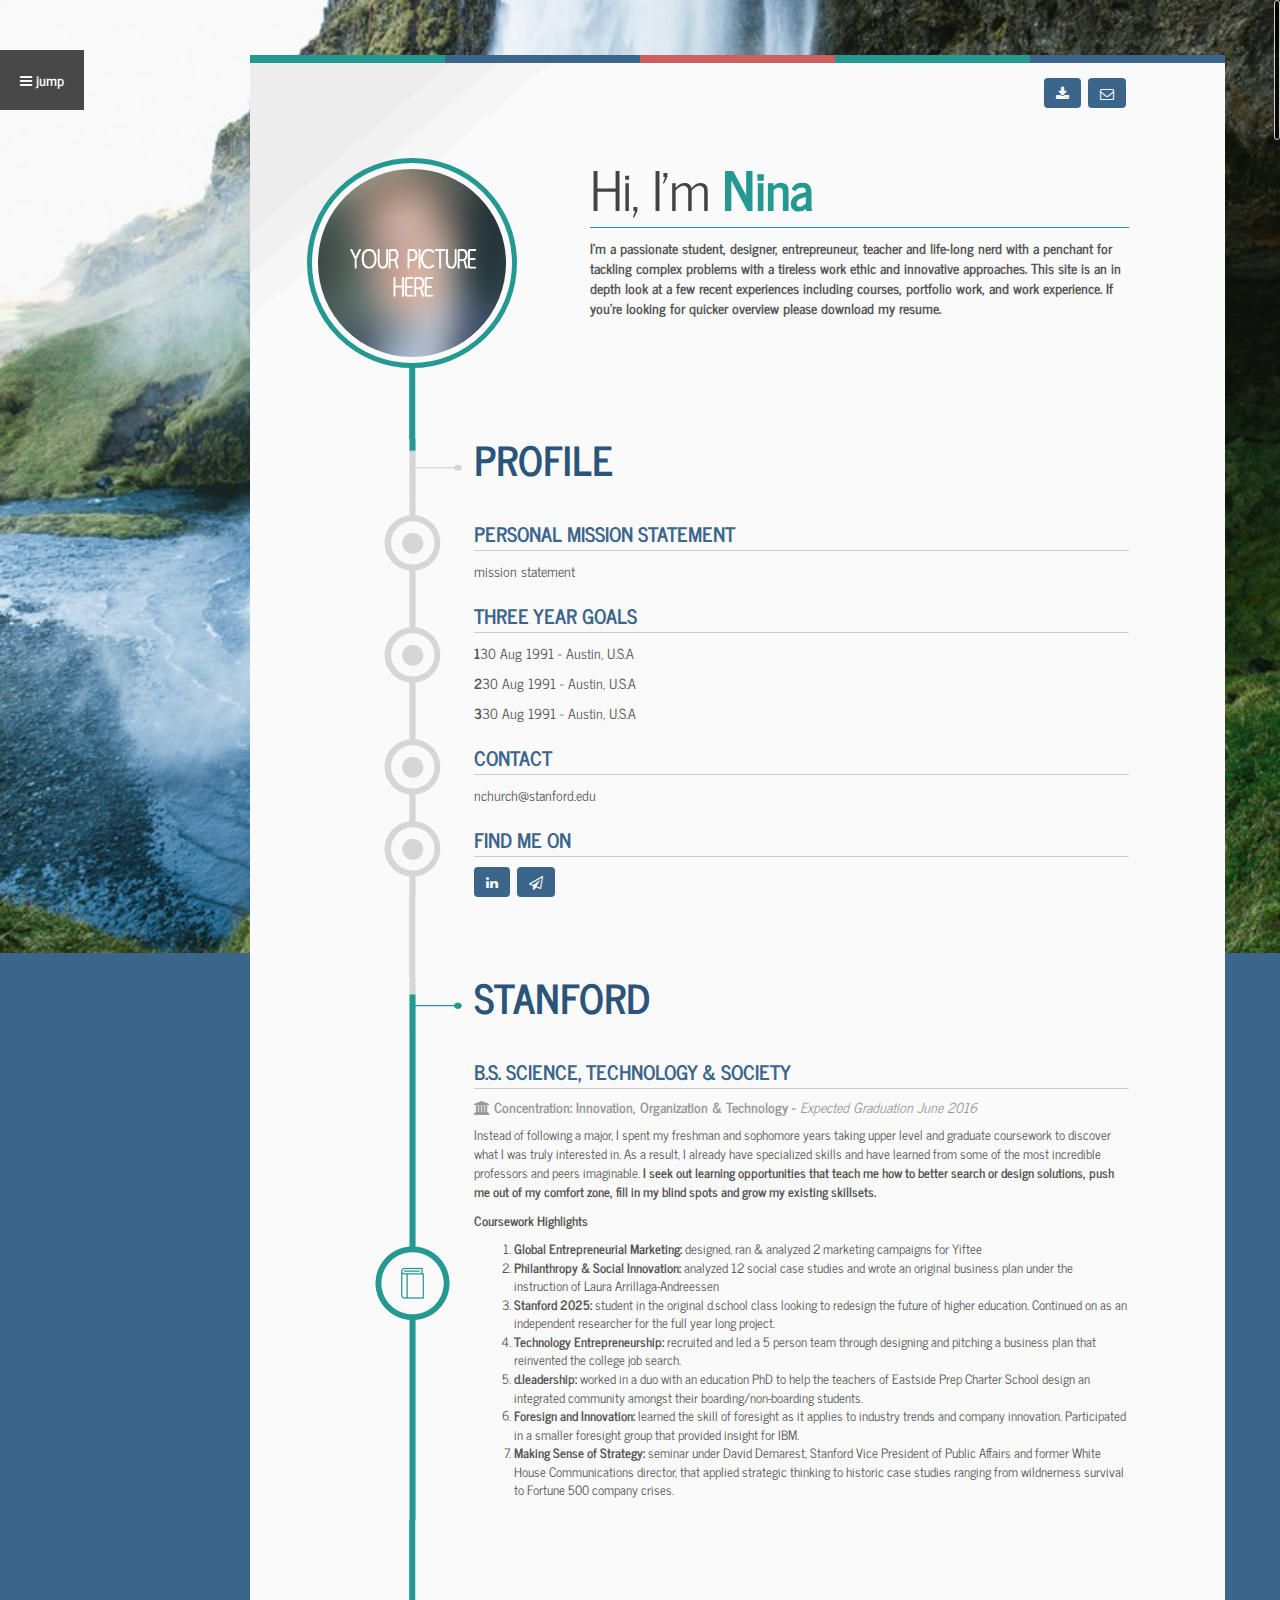
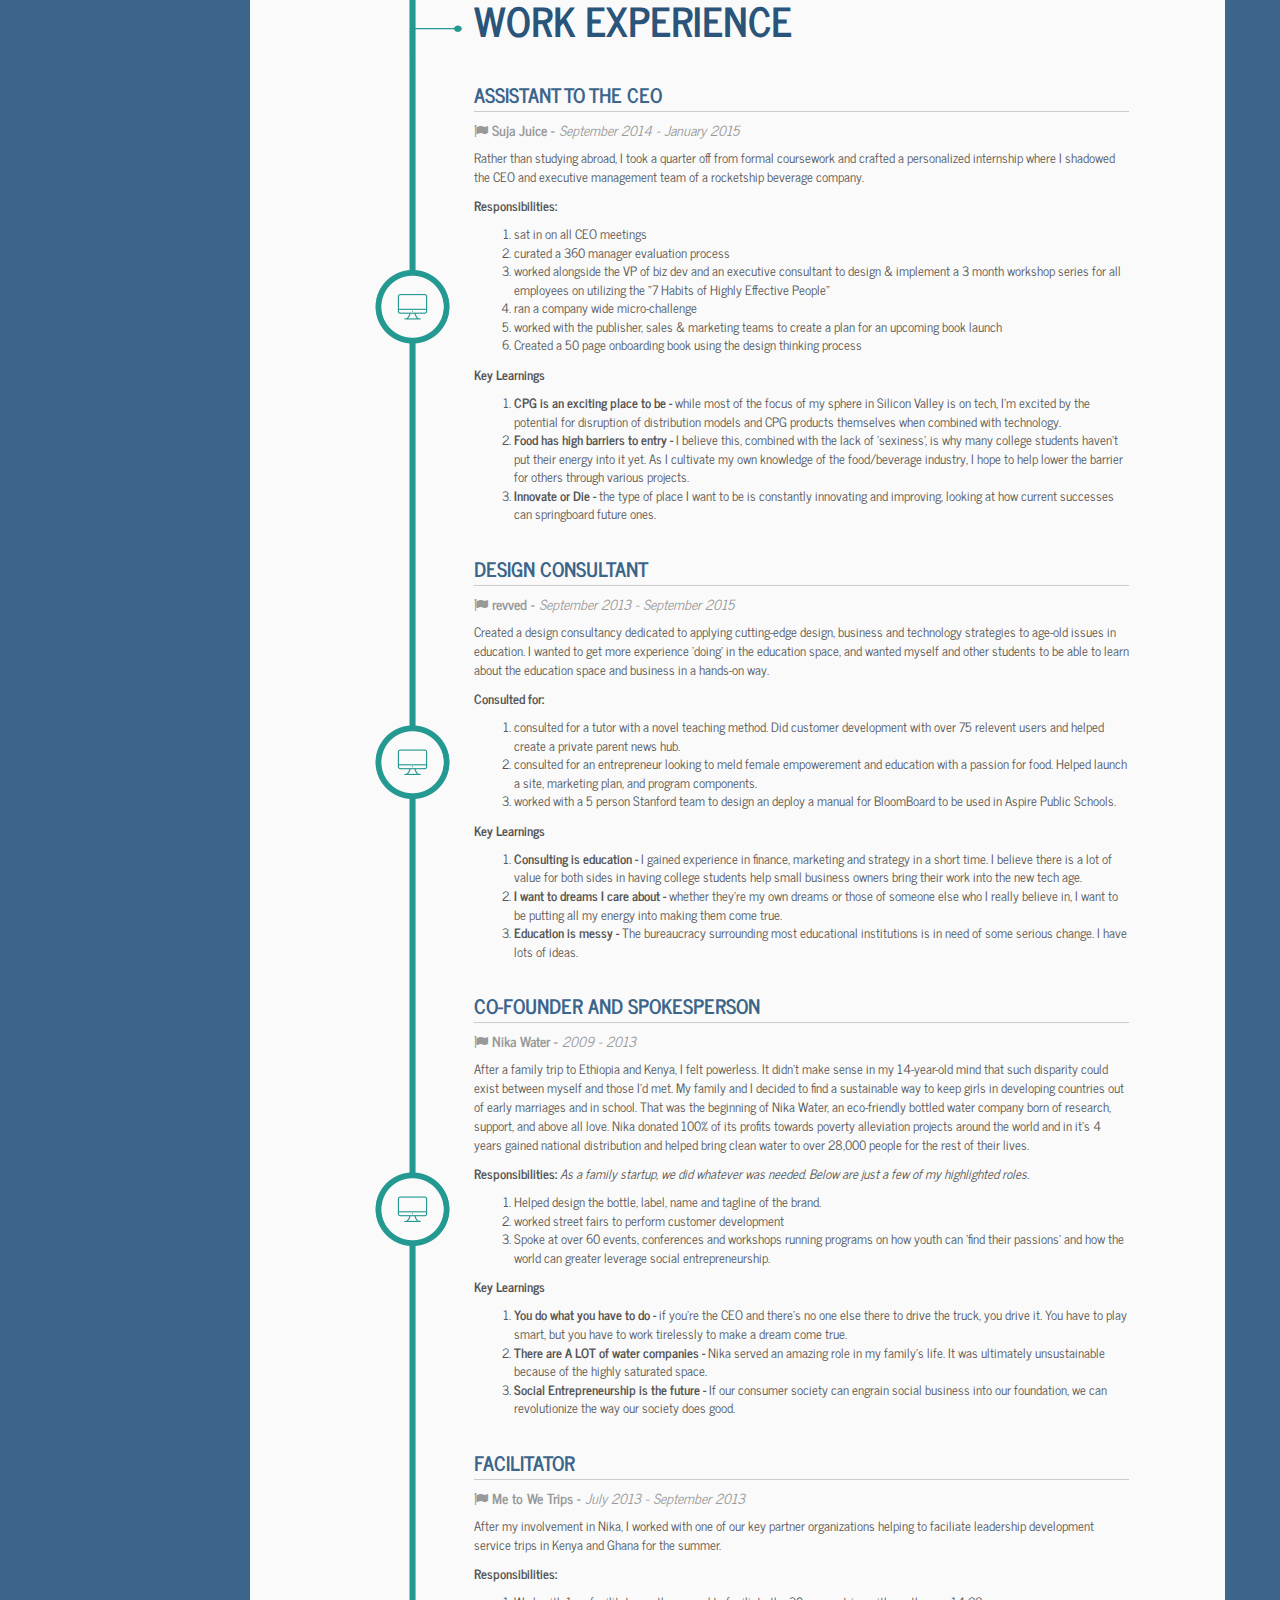
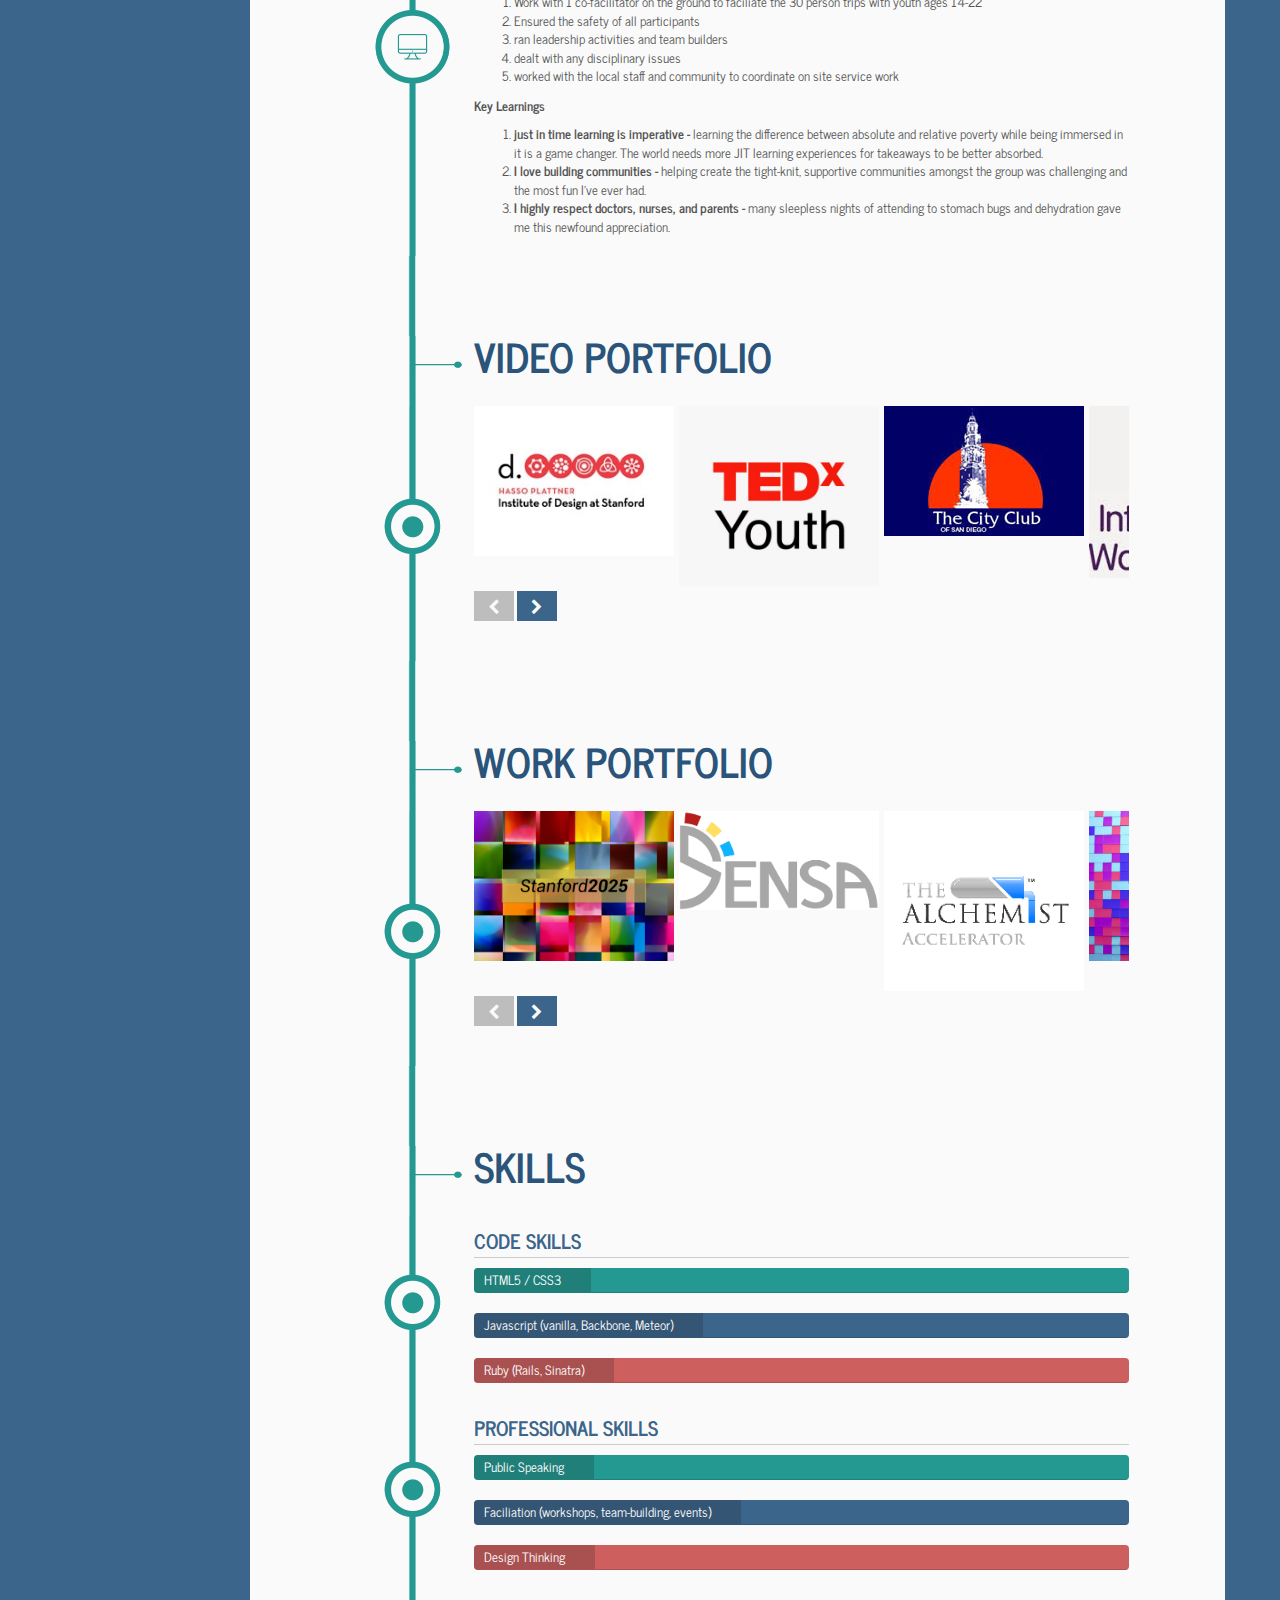
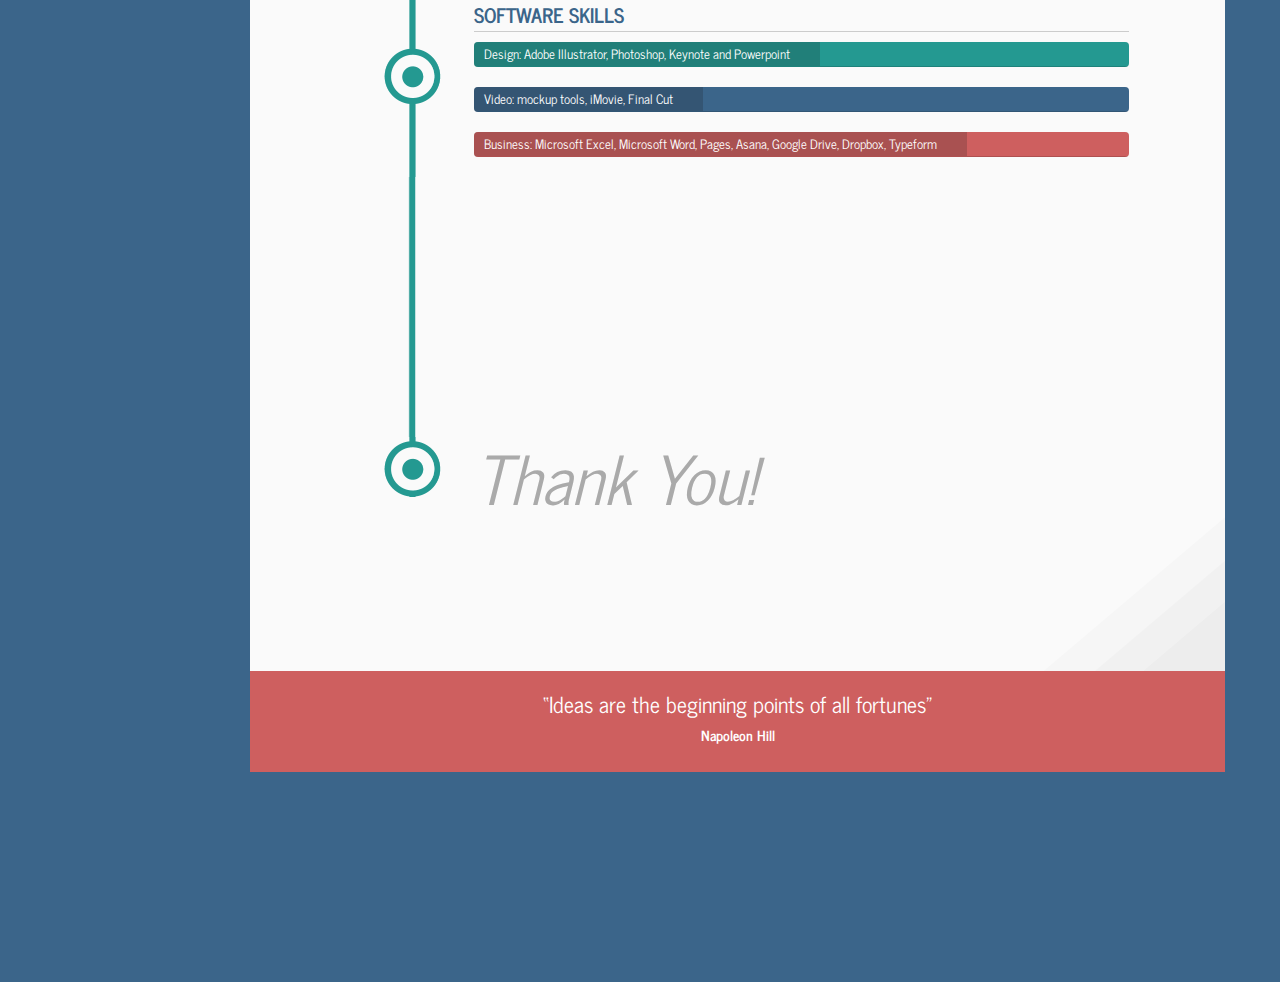
==== commit e9b4562f: "updated font" ====
--- a/vertica-html/index.html
+++ b/vertica-html/index.html
@@ -12,8 +12,9 @@
   <!-- CSS Files
   ========================================================= -->
   <!-- Google web fonts - Open Sans -->
-  <link href='http://fonts.googleapis.com/css?family=Open+Sans:400,300,700' rel='stylesheet' type='text/css'>
+<!--   <link href='http://fonts.googleapis.com/css?family=Open+Sans:400,300,700' rel='stylesheet' type='text/css'> -->
   <!-- /Google web fonts -->
+<link href='http://fonts.googleapis.com/css?family=News+Cycle:400,700' rel='stylesheet' type='text/css'>
   <!-- Bootstrap CSS -->
   <link href="vendor/bootstrap/css/bootstrap.min.css" rel="stylesheet">
   <!-- /Bootstrap CSS -->
@@ -66,7 +67,7 @@
     </div>
     <!-- /Edit With Your Name -->
     <!-- Edit With Your Job -->
-    <p class="side-menu-job">nerd at-large</p>
+    <p class="side-menu-job">world-bettering-nerd-at-large</p>
     <!-- /Edit With Your Job -->
   </div>
 </div>
@@ -93,7 +94,7 @@
     <!-- /edit with your name -->
   </div>
   <!-- edit with your Job -->
-  <p class="side-menu-job">nerd at-large</p>
+  <p class="side-menu-job">world-bettering-nerd-at-large</p>
   <!-- /edit with your job -->
   <!-- /Menu Header -->
 
@@ -111,8 +112,8 @@
 
   <!-- Other Buttons -->
   <div class="side-menu-buttons">
-    <a href="#" class="btn btn-side-menu"><i class="fa fa-download"></i> Download my resume</a>
-    <a href="#" class="btn btn-side-menu"><i class="fa fa-envelope-o"></i> Send me a message</a>
+    <a href="files/onepagersmall.pdf" target="_blank" class="btn btn-side-menu"><i class="fa fa-download"></i> Download my resume</a>
+    <a href="mailto:nchurch@stanford.edu" class="btn btn-side-menu"><i class="fa fa-envelope-o"></i> Send me a message</a>
   </div>
   <!-- /Other Buttons-->
 </div>
@@ -143,10 +144,10 @@
       <div class="row">
         <div class="header-buttons col-md-10 col-md-offset-1">
           <!-- Download Resume Button -->
-          <a href="#" class="btn btn-default btn-top-resume"><i class="fa fa-download"></i><span class="btn-hide-text">Download my resume</span></a>
+          <a href="files/onepagersmall.pdf" target="_blank" class="btn btn-default btn-top-resume"><i class="fa fa-download"></i><span class="btn-hide-text">Download my resume</span></a>
           <!-- /Download Resume Button -->
           <!-- Mail Button -->
-          <a href="#" class="btn btn-default btn-top-message"><i class="fa fa-envelope-o"></i><span class="btn-hide-text">Send me a message</span></a>
+          <a href="mailto:nchurch@stanford.edu" class="btn btn-default btn-top-message"><i class="fa fa-envelope-o"></i><span class="btn-hide-text">Send me a message</span></a>
           <!-- /Mail Button -->
         </div>
       </div>
@@ -618,7 +619,7 @@
           </section>
           <!-- ==>> /SECTION: WORK EXPERIENCE <<==== -->
 
-                     <!-- ====>> SECTION: PORTFOLIO <<====-->
+                     <!-- ====>> SECTION: VIDEO PORTFOLIO <<====-->
           <section class="timeline portfolio" id="portfolio">
 
             <!-- VERTICAL MARGIN (necessary for the timeline effect) -->
@@ -683,61 +684,6 @@
                     </div>
                     <!-- /Portfolio item -->
 
-                  <!-- Portfolio item -->
-                    <div class="portfolio-item">
-                      <!-- Link to the item image (Put the long description on  "a" title)-->
-                      <a href="http://www.stanford2025.com/#intro" target="_blank" class="nivobox" data-lightbox-gallery="portfolio">
-                        <div class="hover">
-                          <p class="portfolio-item-title"><strong>Stanford 2025</strong><br/> larger overview of higher ed design project</p>
-                        </div>
-                        <div class="hover-bg-wrapper">
-                          <div class="hover-bg"></div>
-                        </div>
-                        <div class="portfolio-item-thumbnail">
-                          <!-- Thumbnail of the portfolio image (400x360 for retina display) -->
-                          <img src="img/stanford2025.jpg" alt="">
-                        </div>
-                      </a>
-                    </div>
-                    <!-- /Portfolio item -->
-
-                    <!-- Portfolio item -->
-                    <div class="portfolio-item">
-                      <!-- Link to the item image (Put the long description on  "a" title)-->
-                      <a href="http://www.sensaimpact.com/" target="_blank" class="nivobox" data-lightbox-gallery="portfolio">
-                        <div class="hover">
-                          <p class="portfolio-item-title"><strong>SENSA</strong><br/> co-founder of the Social Entrepreneurial Student's Association</p>
-                        </div>
-                        <div class="hover-bg-wrapper">
-                          <div class="hover-bg"></div>
-                        </div>
-                        <div class="portfolio-item-thumbnail">
-                          <!-- Thumbnail of the portfolio image (400x360 for retina display) -->
-                          <img src="img/sensa.png" alt="">
-                        </div>
-                      </a>
-                    </div>
-                    <!-- /Portfolio item -->
-
-                    <!-- Portfolio item -->
-                    <div class="portfolio-item">
-                      <!-- Link to the item image (Put the long description on  "a" title)-->
-                      <a href="files/alchemist_findings.pdf" target="_blank" title="download the pdf" class="nivobox" data-lightbox-gallery="portfolio">
-                        <div class="hover">
-                          <!-- Item short title -->
-                          <p class="portfolio-item-title"><strong>The Alchemist's Accelerator</strong><br/> online education project</p>
-                        </div>
-                        <div class="hover-bg-wrapper">
-                          <div class="hover-bg"></div>
-                        </div>
-                        <div class="portfolio-item-thumbnail">
-                          <!-- Thumbnail of the portfolio image (400x360 for retina display) -->
-                          <img src="img/Alchemist-Accelerator.png" alt="">
-                        </div>
-                      </a>
-                    </div>
-                    <!-- /Portfolio item -->
-
                     <!-- Portfolio item -->
                     <div class="portfolio-item">
                       <!-- Link to the item image (Put the long description on  "a" title)-->
@@ -776,46 +722,6 @@
                     </div>
                     <!-- /Portfolio item -->
 
-                    <!-- Portfolio item -->
-                    <div class="portfolio-item">
-                      <!-- Link to the item image (Put the long description on  "a" title)-->
-                      <a href="files/toolkit.pdf" target="blank" title="download the file" class="nivobox" data-lightbox-gallery="portfolio">
-                        <div class="hover">
-
-                          <!-- Item short title -->
-                          <p class="portfolio-item-title"><strong>d.velop Toolkit </strong><br/> Revved project</p>
-                        </div>
-                        <div class="hover-bg-wrapper">
-                          <div class="hover-bg"></div>
-                        </div>
-                        <div class="portfolio-item-thumbnail">
-                          <!-- Thumbnail of the portfolio image (400x360 for retina display) -->
-                          <img src="img/d_velop.jpg" alt="">
-                        </div>
-                      </a>
-                    </div>
-                    <!-- /Portfolio item -->
-
-                    <!-- Portfolio item -->
-                    <div class="portfolio-item">
-                      <!-- Link to the item image (Put the long description on  "a" title)-->
-                      <a href="files/microchallenge_graphics.pdf" target="blank" class="nivobox" data-lightbox-gallery="portfolio">
-                        <div class="hover">
-
-                          <!-- Item short title -->
-                          <p class="portfolio-item-title"><strong>Company MicroChallenge</strong><br/>project for Suja Juice</p>
-                        </div>
-                        <div class="hover-bg-wrapper">
-                          <div class="hover-bg"></div>
-                        </div>
-                        <div class="portfolio-item-thumbnail">
-                          <!-- Thumbnail of the portfolio image (400x360 for retina display) -->
-                          <img src="img/microchallenge.jpg" alt="">
-                        </div>
-                      </a>
-                    </div>
-                    <!-- /Portfolio item -->
-
                       <!-- Portfolio item -->
                     <div class="portfolio-item">
                       <!-- Link to the item image (Put the long description on  "a" title)-->
@@ -838,44 +744,6 @@
                     <!-- Portfolio item -->
                     <div class="portfolio-item">
                       <!-- Link to the item image (Put the long description on  "a" title)-->
-                      <a href="files/yifteeanalysis.pdf" target="blank"title="download yiftee analysis" class="nivobox" data-lightbox-gallery="portfolio">
-                        <div class="hover">
-                          <!-- Item short title -->
-                          <p class="portfolio-item-title"><strong>Yiftee Marketing Analysis</strong><br/>Global Entrepreneurial Markeing Project</p>
-                        </div>
-                        <div class="hover-bg-wrapper">
-                          <div class="hover-bg"></div>
-                        </div>
-                        <div class="portfolio-item-thumbnail">
-                          <!-- Thumbnail of the portfolio image (400x360 for retina display) -->
-                          <img src="img/yifteead.png" alt="">
-                        </div>
-                      </a>
-                    </div>
-                    <!-- /Portfolio item -->
-
-                     <!-- Portfolio item -->
-                    <div class="portfolio-item">
-                      <!-- Link to the item image (Put the long description on  "a" title)-->
-                      <a href="files/jobfitanalysis.pdf" target="_blank" title="download the pdf" class="nivobox" data-lightbox-gallery="portfolio">
-                        <div class="hover">
-                          <!-- Item short title -->
-                          <p class="portfolio-item-title"><strong>[Jobfit]</strong><br/>tech entrepreneurship class industry and idea analysis</p>
-                        </div>
-                        <div class="hover-bg-wrapper">
-                          <div class="hover-bg"></div>
-                        </div>
-                        <div class="portfolio-item-thumbnail">
-                          <!-- Thumbnail of the portfolio image (400x360 for retina display) -->
-                          <img src="img/STVP.gif">
-                        </div>
-                      </a>
-                    </div>
-                    <!-- /Portfolio item -->
-
-                    <!-- Portfolio item -->
-                    <div class="portfolio-item">
-                      <!-- Link to the item image (Put the long description on  "a" title)-->
                       <a href="https://www.youtube.com/watch?v=9LnByF7igtg" class="nivobox" data-lightbox-gallery="portfolio">
                         <div class="hover">
                           <!-- Item short title -->
@@ -893,49 +761,7 @@
                     </div>
                     <!-- /Portfolio item -->
 
-                    <!-- Portfolio item -->
-                    <div class="portfolio-item">
-                      <!-- Link to the item image (Put the long description on  "a" title)-->
-                      <a href="http://nikawater.org/" target="_blank" class="nivobox" data-lightbox-gallery="portfolio">
-                        <div class="hover">
-                          <!-- Item short title -->
-                          <p class="portfolio-item-title"><strong>Nika Water Website</strong><br/>Eco-friendly bottled water that donates 100% of its profits towards poverty alleviation projects</p>
-                        </div>
-                        <div class="hover-bg-wrapper">
-                          <div class="hover-bg"></div>
-                        </div>
-                        <div class="portfolio-item-thumbnail">
-                          <!-- Thumbnail of the portfolio image (400x360 for retina display) -->
-                          <!-- http://site126320-9963-9687.strikingly.com/ -->
-                          <img src="img/nika.jpeg" alt="">
-                        </div>
-                      </a>
-                    </div>
-                    <!-- /Portfolio item -->
-
-                    <!-- Portfolio item -->
-                    <div class="portfolio-item">
-                      <!-- Link to the item image (Put the long description on  "a" title)-->
-                      <a href="http://csi.gsb.stanford.edu/sehub" target="_blank" class="nivobox" data-lightbox-gallery="portfolio">
-                        <div class="hover">
-                          <!-- Item short title -->
-                          <p class="portfolio-item-title"><strong>Stanford GSB Social Entrepreneurship Hub</strong><br/>Researcher</p>
-                        </div>
-                        <div class="hover-bg-wrapper">
-                          <div class="hover-bg"></div>
-                        </div>
-                        <div class="portfolio-item-thumbnail">
-                          <!-- Thumbnail of the portfolio image (400x360 for retina display) -->
-                          <img src="img/socialE.jpg" alt="">
-                        </div>
-                      </a>
-                    </div>
-                    <!-- /Portfolio item -->
-
-
-                    <!--VIDEOS-->
-
-                     <!-- Video Portfolio item -->
+                     <!-- Portfolio item -->
                     <div class="portfolio-item">
                       <!-- Link to the item image (Put the long description on  "a" title)-->
                       <a href="https://www.youtube.com/watch?v=ZnsvHTLGuzw" target="_blank" class="nivobox" data-lightbox-gallery="portfolio">
@@ -968,7 +794,7 @@
           </section>
           <!-- ==>> /SECTION: PORTFOLIO <--></-->
 
-           <!-- ====>> SECTION: PORTFOLIO <<====-->
+           <!-- ====>> SECTION: WORK PORTFOLIO <<====-->
           <section class="timeline portfolio" id="portfolio">
 
             <!-- VERTICAL MARGIN (necessary for the timeline effect) -->
@@ -1461,30 +1287,6 @@
   </div>
 </section>
 <!-- /CONTENT
-========================================================= -->
-
-<!-- Contact Form - Ajax Messages
-========================================================= -->
-<!-- Form Sucess -->
-<div class="form-result modal-wrap" id="contactSuccess">
-  <div class="modal-bg"></div>
-  <div class="modal-content">
-    <h4 class="modal-title"><i class="fa fa-check-circle"></i> Success!</h4>
-    <p>Your message has been sent to us.</p>
-  </div>
-</div>
-<!-- /Form Sucess -->
-<!-- form-error -->
-<div class="form-result modal-wrap" id="contactError">
-  <div class="modal-bg"></div>
-  <div class="modal-content">
-    <h4 class="modal-title"><i class="fa fa-times"></i> Error</h4>
-    <p>There was an error sending your message.</p>
-  </div>
-</div>
-<!-- /form-error -->
-
-<!-- Contact Form - Ajax Messages
 ========================================================= -->
 
 <!-- Javascript Files
--- a/vertica-html/css/styles.css
+++ b/vertica-html/css/styles.css
@@ -52,7 +52,7 @@
   background-size: cover;
 }
 body {
-  font-family: 'Open Sans', sans-serif;
+  font-family: 'News Cycle', sans-serif;
   background-image: url('../img/nature4.jpeg');
   background-attachment: fixed;
   background-repeat: repeat-x;
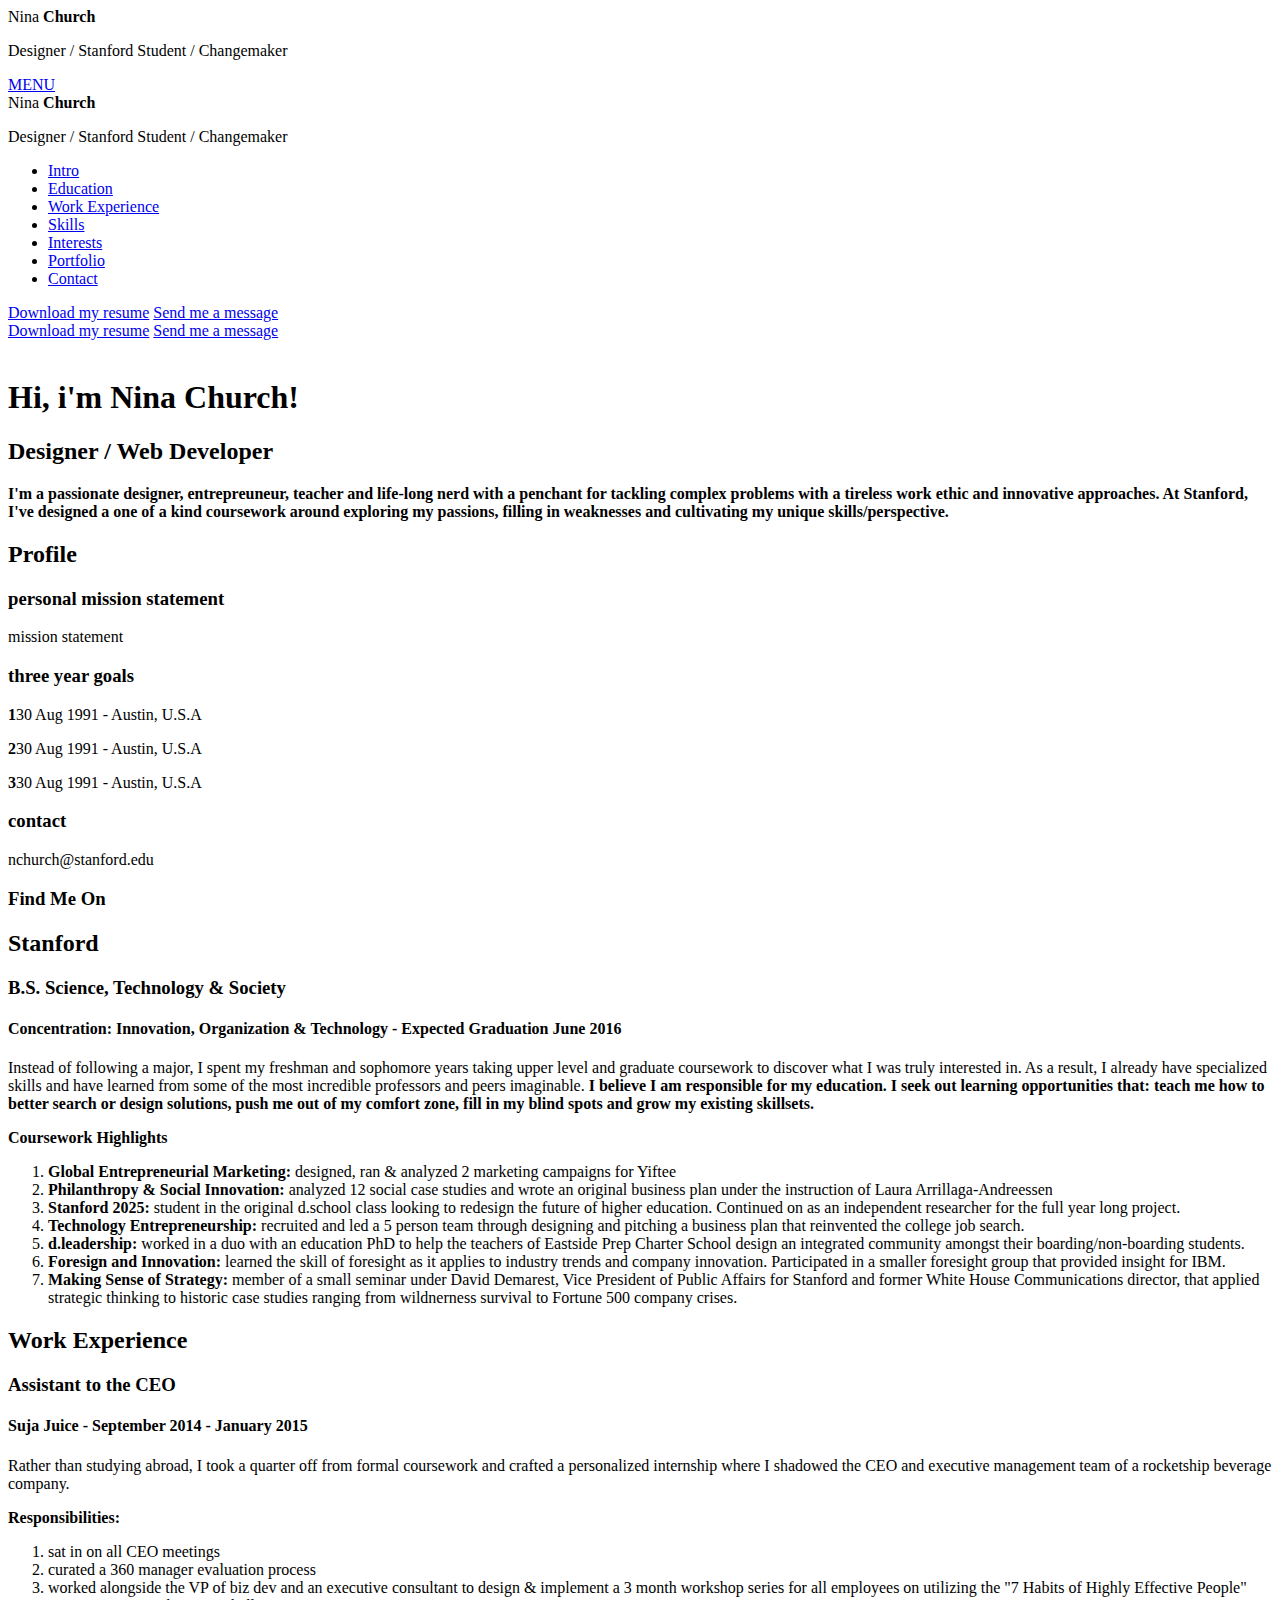
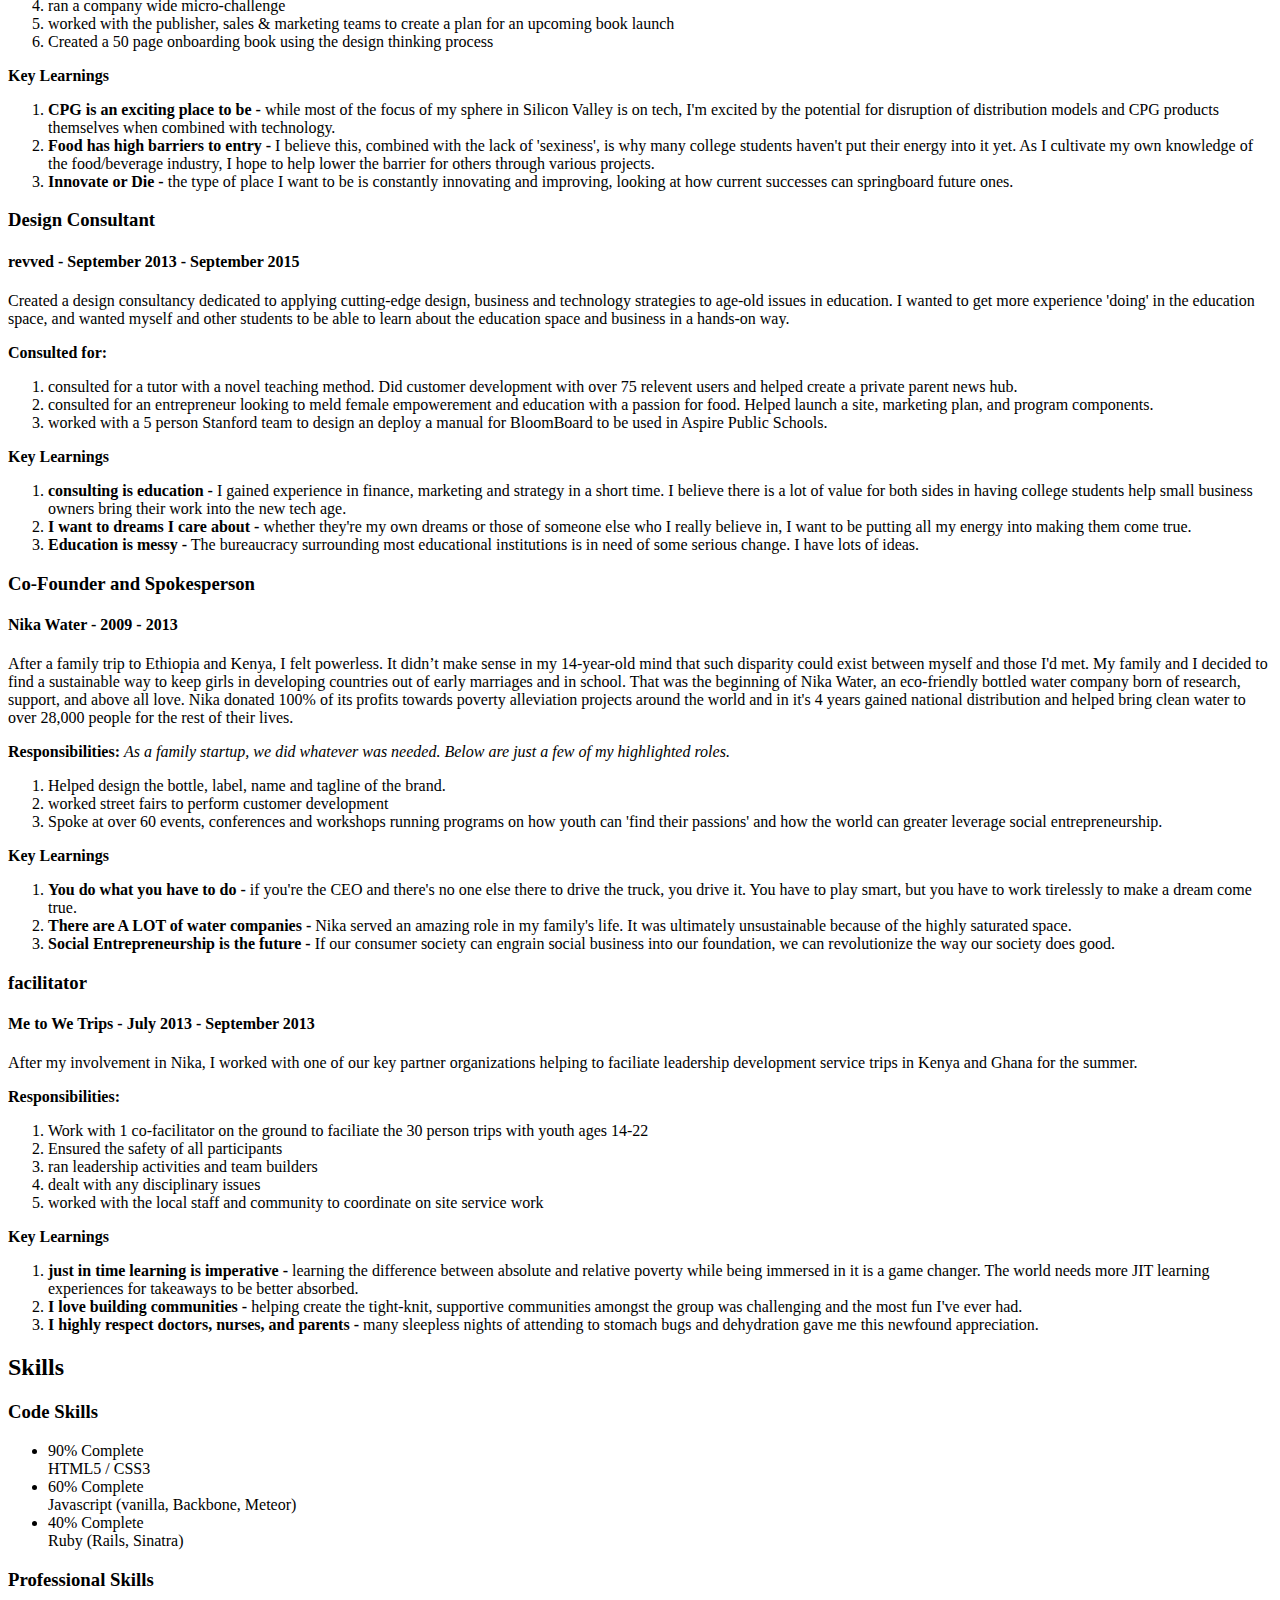
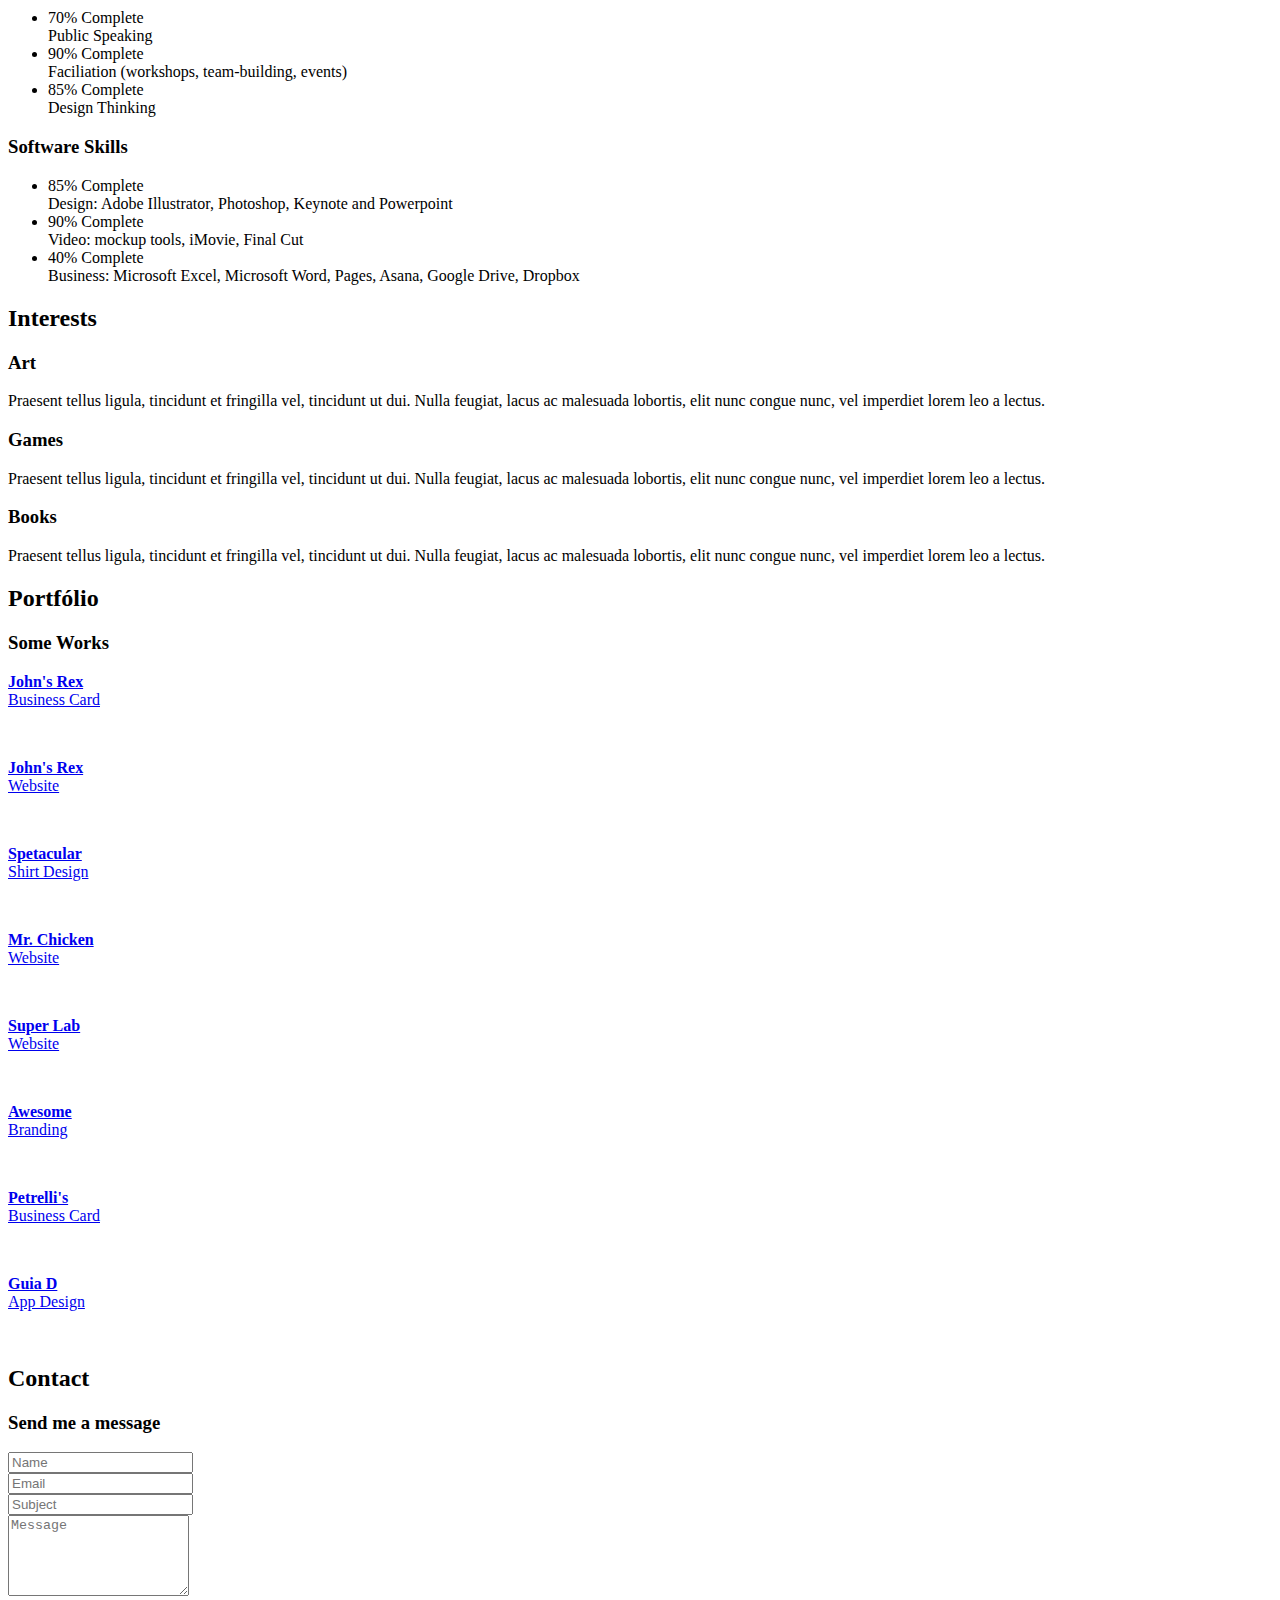
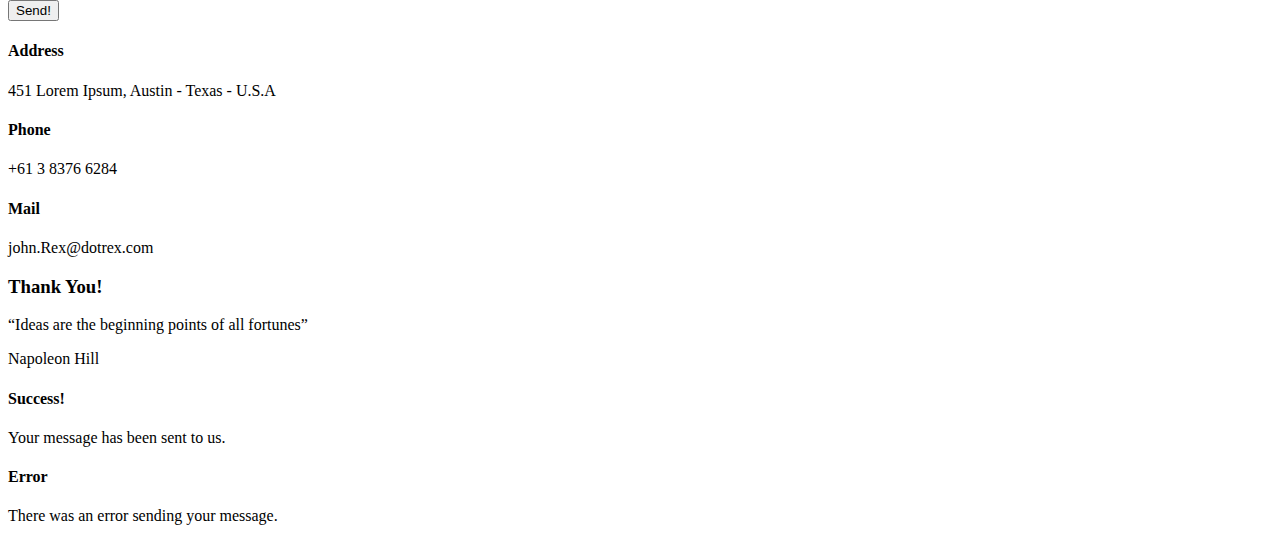
==== commit 2536607d: "Merge pull request #1 from ninachurch/work" ====
--- a/vertica-html/index.html
+++ b/vertica-html/index.html
@@ -12,9 +12,8 @@
   <!-- CSS Files
   ========================================================= -->
   <!-- Google web fonts - Open Sans -->
-<!--   <link href='http://fonts.googleapis.com/css?family=Open+Sans:400,300,700' rel='stylesheet' type='text/css'> -->
+  <link href='http://fonts.googleapis.com/css?family=Open+Sans:400,300,700' rel='stylesheet' type='text/css'>
   <!-- /Google web fonts -->
-<link href='http://fonts.googleapis.com/css?family=News+Cycle:400,700' rel='stylesheet' type='text/css'>
   <!-- Bootstrap CSS -->
   <link href="vendor/bootstrap/css/bootstrap.min.css" rel="stylesheet">
   <!-- /Bootstrap CSS -->
@@ -67,7 +66,7 @@
     </div>
     <!-- /Edit With Your Name -->
     <!-- Edit With Your Job -->
-    <p class="side-menu-job">world-bettering-nerd-at-large</p>
+    <p class="side-menu-job">Designer / Stanford Student / Changemaker</p>
     <!-- /Edit With Your Job -->
   </div>
 </div>
@@ -78,7 +77,7 @@
 ========================================================= -->
 <div class="side-menu-open hidden-sm hidden-xs">
   <!-- Menu-button -->
-    <a href="#" class="btn btn-default side-menu-button"><i class="fa fa-bars"></i> jump</a>
+    <a href="#" class="btn btn-default side-menu-button"><i class="fa fa-bars"></i> MENU</a>
   <!-- /menu-button -->
 </div>
 <!-- Side Menu container -->
@@ -94,7 +93,7 @@
     <!-- /edit with your name -->
   </div>
   <!-- edit with your Job -->
-  <p class="side-menu-job">world-bettering-nerd-at-large</p>
+  <p class="side-menu-job">Designer / Stanford Student / Changemaker</p>
   <!-- /edit with your job -->
   <!-- /Menu Header -->
 
@@ -104,16 +103,18 @@
       <li><a href="#intro"><i class="fa fa-angle-right"></i> Intro</a></li>
       <li><a href="#education"><i class="fa fa-angle-right"></i> Education</a></li>
       <li><a href="#works"><i class="fa fa-angle-right"></i> Work Experience</a></li>
+      <li><a href="#skills"><i class="fa fa-angle-right"></i> Skills</a></li>
+      <li><a href="#interests"><i class="fa fa-angle-right"></i> Interests</a></li>
       <li><a href="#portfolio"><i class="fa fa-angle-right"></i> Portfolio</a></li>
-      <li><a href="#skills"><i class="fa fa-angle-right"></i> Skills</a></li>
+      <li><a href="#contact"><i class="fa fa-angle-right"></i> Contact</a></li>
     </ul>
   </nav>
   <!-- /Main Navigation-->
 
   <!-- Other Buttons -->
   <div class="side-menu-buttons">
-    <a href="files/onepagersmall.pdf" target="_blank" class="btn btn-side-menu"><i class="fa fa-download"></i> Download my resume</a>
-    <a href="mailto:nchurch@stanford.edu" class="btn btn-side-menu"><i class="fa fa-envelope-o"></i> Send me a message</a>
+    <a href="#" class="btn btn-side-menu"><i class="fa fa-download"></i> Download my resume</a>
+    <a href="#" class="btn btn-side-menu"><i class="fa fa-envelope-o"></i> Send me a message</a>
   </div>
   <!-- /Other Buttons-->
 </div>
@@ -144,10 +145,10 @@
       <div class="row">
         <div class="header-buttons col-md-10 col-md-offset-1">
           <!-- Download Resume Button -->
-          <a href="files/onepagersmall.pdf" target="_blank" class="btn btn-default btn-top-resume"><i class="fa fa-download"></i><span class="btn-hide-text">Download my resume</span></a>
+          <a href="#" class="btn btn-default btn-top-resume"><i class="fa fa-download"></i><span class="btn-hide-text">Download my resume</span></a>
           <!-- /Download Resume Button -->
           <!-- Mail Button -->
-          <a href="mailto:nchurch@stanford.edu" class="btn btn-default btn-top-message"><i class="fa fa-envelope-o"></i><span class="btn-hide-text">Send me a message</span></a>
+          <a href="#" class="btn btn-default btn-top-message"><i class="fa fa-envelope-o"></i><span class="btn-hide-text">Send me a message</span></a>
           <!-- /Mail Button -->
         </div>
       </div>
@@ -172,12 +173,14 @@
         <!-- Right Columm -->
         <div class="col-md-7">
           <!-- Welcome Title-->
-          <h1 class="intro-title1">Hi, I'm <span class="color1 bold">Nina</span></h1>
+          <h1 class="intro-title1">Hi, i'm <span class="color1 bold">Nina Church!</span></h1>
           <!-- /Welcome Title -->
-
+          <!-- Job - -->
+          <h2 class="intro-title2">Designer / Web Developer</h2>
+          <!-- /job -->
           <!-- Description -->
           <p><strong>
-            I'm a passionate student, designer, entrepreuneur, teacher and life-long nerd with a penchant for tackling complex problems with a tireless work ethic and innovative approaches. This site is an in depth look at a few recent experiences including courses, portfolio work, and work experience. If you're looking for quicker overview please download my resume.
+            I'm a passionate designer, entrepreuneur, teacher and life-long nerd with a penchant for tackling complex problems with a tireless work ethic and innovative approaches. At Stanford, I've designed a one of a kind coursework around exploring my passions, filling in weaknesses and cultivating my unique skills/perspective.
           </strong></p>
 
           <!-- /Description -->
@@ -374,7 +377,7 @@
                   <!-- /Graduation time -->
                   <!-- content -->
                   <div class="graduation-description">
-                    <p>Instead of following a major, I spent my freshman and sophomore years taking upper level and graduate coursework to discover what I was truly interested in. As a result, I already have specialized skills and have learned from some of the most incredible professors and peers imaginable. <strong> I seek out learning opportunities that teach me how to better search or design solutions, push me out of my comfort zone, fill in my blind spots and grow my existing skillsets.</strong>
+                    <p>Instead of following a major, I spent my freshman and sophomore years taking upper level and graduate coursework to discover what I was truly interested in. As a result, I already have specialized skills and have learned from some of the most incredible professors and peers imaginable. <strong>I believe I am responsible for my education. I seek out learning opportunities that: teach me how to better search or design solutions, push me out of my comfort zone, fill in my blind spots and grow my existing skillsets.</strong>
 
                     <p><strong>Coursework Highlights</strong></p>
                     <ol>
@@ -384,7 +387,7 @@
                       <li><strong>Technology Entrepreneurship:</strong> recruited and led a 5 person team through designing and pitching a business plan that reinvented the college job search. </li>
                       <li><strong>d.leadership:</strong> worked in a duo with an education PhD to help the teachers of Eastside Prep Charter School design an integrated community amongst their boarding/non-boarding students. </li>
                       <li><strong>Foresign and Innovation:</strong> learned the skill of foresight as it applies to industry trends and company innovation. Participated in a smaller foresight group that provided insight for IBM. </li>
-                      <li><strong>Making Sense of Strategy:</strong> seminar under David Demarest, Stanford Vice President of Public Affairs and former White House Communications director, that applied strategic thinking to historic case studies ranging from wildnerness survival to Fortune 500 company crises. </li>
+                      <li><strong>Making Sense of Strategy:</strong> member of a small seminar under David Demarest, Vice President of Public Affairs for Stanford and former White House Communications director, that applied strategic thinking to historic case studies ranging from wildnerness survival to Fortune 500 company crises. </li>
                     </ol>
                     </p>
                   </div>
@@ -425,7 +428,6 @@
               <div class="col-md-8 content-wrap bg1">
                 <!-- Section title -->
                 <h2 class="section-title">Work Experience</h2>
-
                 <!-- /Section title -->
               </div>
               <!-- /Item Content -->
@@ -508,7 +510,7 @@
 
                     <p><strong>Key Learnings</strong></p>
                     <ol>
-                      <li><strong>Consulting is education -</strong> I gained experience in finance, marketing and strategy in a short time. I believe there is a lot of value for both sides in having college students help small business owners bring their work into the new tech age.</li>
+                      <li><strong>consulting is education -</strong> I gained experience in finance, marketing and strategy in a short time. I believe there is a lot of value for both sides in having college students help small business owners bring their work into the new tech age.</li>
                       <li><strong>I want to dreams I care about -</strong> whether they're my own dreams or those of someone else who I really believe in, I want to be putting all my energy into making them come true.</li>
                       <li><strong>Education is messy -</strong> The bureaucracy surrounding most educational institutions is in need of some serious change. I have lots of ideas. </li>
                     </ol>
@@ -619,413 +621,6 @@
           </section>
           <!-- ==>> /SECTION: WORK EXPERIENCE <<==== -->
 
-                     <!-- ====>> SECTION: VIDEO PORTFOLIO <<====-->
-          <section class="timeline portfolio" id="portfolio">
-
-            <!-- VERTICAL MARGIN (necessary for the timeline effect) -->
-            <div class="line row timeline-margin">
-              <div class="content-wrap">
-                <div class="col-md-1 bg1 timeline-space full-height hidden-sm hidden-xs"></div>
-                <div class="col-md-2 timeline-progress hidden-sm hidden-xs full-height"></div>
-                <div class="col-md-9 bg1 full-height"></div>
-              </div>
-            </div>
-            <!-- /VERTICAL MARGIN -->
-
-            <!-- SECTION TITLE -->
-            <div class="line row">
-              <!-- Margin Collums (necessary for the timeline effect) -->
-              <div class="col-md-1 bg1 timeline-space full-height hidden-sm hidden-xs"></div>
-              <div class="col-md-2 timeline-progress hidden-sm hidden-xs timeline-title full-height"></div>
-              <!-- /Margin Collums -->
-              <!-- Item Content -->
-              <div class="col-md-8 content-wrap bg1">
-                <!-- Section title -->
-                <h2 class="section-title">Video Portfolio</h2>
-                <!-- /Section title -->
-              </div>
-              <!-- Item Content -->
-              <!-- Margin Collum-->
-              <div class="col-md-1 bg1 timeline-space full-height hidden-sm hidden-xs"></div>
-              <!-- /Margin Collum-->
-            </div>
-            <!-- /SECTION TITLE -->
-
-            <!-- SECTION ITEM -->
-            <div class="line row">
-              <!-- Margin Collums (necessary for the timeline effect) -->
-              <div class="col-md-1 bg1 timeline-space full-height hidden-sm hidden-xs"></div>
-              <div class="col-md-2 timeline-progress hidden-sm hidden-xs full-height timeline-point "></div>
-              <!-- /Margin Collums -->
-              <!-- Item Content -->
-              <div class="col-md-8 content-wrap bg1">
-                <div class="line-content">
-                  <!-- Subtitle -->
-                  <!-- <h3 class="section-item-title-1">Some Works</h3> -->
-                  <!-- /Subtitle -->
-                  <!-- content -->
-                  <div class="portfolio-itens clearfix">
-
-                  <!-- Portfolio item -->
-                    <div class="portfolio-item">
-                      <!-- Link to the item image (Put the long description on  "a" title)-->
-                      <a href="https://www.youtube.com/watch?v=YHm0xH_Gdsk" class="nivobox" data-lightbox-gallery="portfolio">
-                        <div class="hover">
-                          <p class="portfolio-item-title"><strong>Stanford 2025 Video</strong><br/> my vision for the future of ed</p>
-                        </div>
-                        <div class="hover-bg-wrapper">
-                          <div class="hover-bg"></div>
-                        </div>
-                        <div class="portfolio-item-thumbnail">
-                          <!-- Thumbnail of the portfolio image (400x360 for retina display) -->
-                          <img src="img/dschool.jpg" alt="">
-                        </div>
-                      </a>
-                    </div>
-                    <!-- /Portfolio item -->
-
-                    <!-- Portfolio item -->
-                    <div class="portfolio-item">
-                      <!-- Link to the item image (Put the long description on  "a" title)-->
-                      <a href="https://www.youtube.com/watch?v=3uK92_RoTZ0" target="blank" class="nivobox" data-lightbox-gallery="portfolio">
-                        <div class="hover">
-                          <!-- Item short title -->
-                          <p class="portfolio-item-title"><strong>TEDx Youth Talk</strong><br/> speech on social entrepreneurship & youth</p>
-                        </div>
-                        <div class="hover-bg-wrapper">
-                          <div class="hover-bg"></div>
-                        </div>
-                        <div class="portfolio-item-thumbnail">
-                          <!-- Thumbnail of the portfolio image (400x360 for retina display) -->
-                          <img src="img/tedx.jpg" alt="">
-                        </div>
-                      </a>
-                    </div>
-                    <!-- /Portfolio item -->
-
-                    <!-- Portfolio item -->
-                    <div class="portfolio-item">
-                      <!-- Link to the item image (Put the long description on  "a" title)-->
-                      <a href="https://www.youtube.com/watch?v=HIBPmLjkMHU" class="nivobox" data-lightbox-gallery="portfolio">
-                        <div class="hover">
-                          <!-- Item short title -->
-                          <p class="portfolio-item-title"><strong>Future Leaders Panel</strong><br/> panel & speech on what motivated youth are doing </p>
-                        </div>
-                        <div class="hover-bg-wrapper">
-                          <div class="hover-bg"></div>
-                        </div>
-                        <div class="portfolio-item-thumbnail">
-                          <!-- Thumbnail of the portfolio image (400x360 for retina display) -->
-                          <img src="img/cityclub.jpg" alt="">
-                        </div>
-                      </a>
-                    </div>
-                    <!-- /Portfolio item -->
-
-                      <!-- Portfolio item -->
-                    <div class="portfolio-item">
-                      <!-- Link to the item image (Put the long description on  "a" title)-->
-                      <a href="https://www.youtube.com/watch?v=sNDqa2wyx5g" class="nivobox" data-lightbox-gallery="portfolio">
-                        <div class="hover">
-                          <!-- Item short title -->
-                          <p class="portfolio-item-title"><strong>International Women's Breakfast Speech</strong><br/> "Voices of the Future" guest speaker </p>
-                        </div>
-                        <div class="hover-bg-wrapper">
-                          <div class="hover-bg"></div>
-                        </div>
-                        <div class="portfolio-item-thumbnail">
-                          <!-- Thumbnail of the portfolio image (400x360 for retina display) -->
-                          <img src="img/womensday.jpeg" alt="">
-                        </div>
-                      </a>
-                    </div>
-                    <!-- /Portfolio item -->
-
-                    <!-- Portfolio item -->
-                    <div class="portfolio-item">
-                      <!-- Link to the item image (Put the long description on  "a" title)-->
-                      <a href="https://www.youtube.com/watch?v=9LnByF7igtg" class="nivobox" data-lightbox-gallery="portfolio">
-                        <div class="hover">
-                          <!-- Item short title -->
-                          <p class="portfolio-item-title"><strong>Nika Water Video</strong><br/>The Water Crisis</p>
-                        </div>
-                        <div class="hover-bg-wrapper">
-                          <div class="hover-bg"></div>
-                        </div>
-                        <div class="portfolio-item-thumbnail">
-                          <!-- Thumbnail of the portfolio image (400x360 for retina display) -->
-                          <!-- http://site126320-9963-9687.strikingly.com/ -->
-                          <img src="img/bottles.jpg" alt="">
-                        </div>
-                      </a>
-                    </div>
-                    <!-- /Portfolio item -->
-
-                     <!-- Portfolio item -->
-                    <div class="portfolio-item">
-                      <!-- Link to the item image (Put the long description on  "a" title)-->
-                      <a href="https://www.youtube.com/watch?v=ZnsvHTLGuzw" target="_blank" class="nivobox" data-lightbox-gallery="portfolio">
-                        <div class="hover">
-                          <!-- Item short title -->
-                          <p class="portfolio-item-title"><strong>What would you do with a free afternoon?</strong><br/>Motivational Speech to 1000 person audience at USD</p>
-                        </div>
-                        <div class="hover-bg-wrapper">
-                          <div class="hover-bg"></div>
-                        </div>
-                        <div class="portfolio-item-thumbnail">
-                          <!-- Thumbnail of the portfolio image (400x360 for retina display) -->
-                          <!-- http://site126320-9963-9687.strikingly.com/ -->
-                          <img src="img/usd.png" alt="">
-                        </div>
-                      </a>
-                    </div>
-                    <!-- /Portfolio item -->
-
-                  </div>
-                  <!-- /Content -->
-                </div>
-              </div>
-              <!-- Item Content -->
-              <!-- Margin Collum-->
-              <div class="col-md-1 bg1 timeline-space full-height hidden-sm hidden-xs"></div>
-              <!-- /Margin Collum-->
-            </div>
-            <!-- /SECTION ITEM -->
-          </section>
-          <!-- ==>> /SECTION: PORTFOLIO <--></-->
-
-           <!-- ====>> SECTION: WORK PORTFOLIO <<====-->
-          <section class="timeline portfolio" id="portfolio">
-
-            <!-- VERTICAL MARGIN (necessary for the timeline effect) -->
-            <div class="line row timeline-margin">
-              <div class="content-wrap">
-                <div class="col-md-1 bg1 timeline-space full-height hidden-sm hidden-xs"></div>
-                <div class="col-md-2 timeline-progress hidden-sm hidden-xs full-height"></div>
-                <div class="col-md-9 bg1 full-height"></div>
-              </div>
-            </div>
-            <!-- /VERTICAL MARGIN -->
-
-            <!-- SECTION TITLE -->
-            <div class="line row">
-              <!-- Margin Collums (necessary for the timeline effect) -->
-              <div class="col-md-1 bg1 timeline-space full-height hidden-sm hidden-xs"></div>
-              <div class="col-md-2 timeline-progress hidden-sm hidden-xs timeline-title full-height"></div>
-              <!-- /Margin Collums -->
-              <!-- Item Content -->
-              <div class="col-md-8 content-wrap bg1">
-                <!-- Section title -->
-                <h2 class="section-title">Work Portfolio</h2>
-                <!-- /Section title -->
-              </div>
-              <!-- Item Content -->
-              <!-- Margin Collum-->
-              <div class="col-md-1 bg1 timeline-space full-height hidden-sm hidden-xs"></div>
-              <!-- /Margin Collum-->
-            </div>
-            <!-- /SECTION TITLE -->
-
-            <!-- SECTION ITEM -->
-            <div class="line row">
-              <!-- Margin Collums (necessary for the timeline effect) -->
-              <div class="col-md-1 bg1 timeline-space full-height hidden-sm hidden-xs"></div>
-              <div class="col-md-2 timeline-progress hidden-sm hidden-xs full-height timeline-point "></div>
-              <!-- /Margin Collums -->
-              <!-- Item Content -->
-              <div class="col-md-8 content-wrap bg1">
-                <div class="line-content">
-                  <!-- Subtitle -->
-                  <!-- <h3 class="section-item-title-1">Some Works</h3> -->
-                  <!-- /Subtitle -->
-                  <!-- content -->
-                  <div class="portfolio-itens clearfix">
-
-                  <!-- Portfolio item -->
-                    <div class="portfolio-item">
-                      <!-- Link to the item image (Put the long description on  "a" title)-->
-                      <a href="http://www.stanford2025.com/#intro" target="_blank" class="nivobox" data-lightbox-gallery="portfolio">
-                        <div class="hover">
-                          <p class="portfolio-item-title"><strong>Stanford 2025</strong><br/> overview of higher ed design project</p>
-                        </div>
-                        <div class="hover-bg-wrapper">
-                          <div class="hover-bg"></div>
-                        </div>
-                        <div class="portfolio-item-thumbnail">
-                          <!-- Thumbnail of the portfolio image (400x360 for retina display) -->
-                          <img src="img/stanford2025.jpg" alt="">
-                        </div>
-                      </a>
-                    </div>
-                    <!-- /Portfolio item -->
-
-                    <!-- Portfolio item -->
-                    <div class="portfolio-item">
-                      <!-- Link to the item image (Put the long description on  "a" title)-->
-                      <a href="http://www.sensaimpact.com/" target="_blank" class="nivobox" data-lightbox-gallery="portfolio">
-                        <div class="hover">
-                          <p class="portfolio-item-title"><strong>SENSA</strong><br/> co-founder of the Social Entrepreneurial Student's Association</p>
-                        </div>
-                        <div class="hover-bg-wrapper">
-                          <div class="hover-bg"></div>
-                        </div>
-                        <div class="portfolio-item-thumbnail">
-                          <!-- Thumbnail of the portfolio image (400x360 for retina display) -->
-                          <img src="img/sensa.png" alt="">
-                        </div>
-                      </a>
-                    </div>
-                    <!-- /Portfolio item -->
-
-                    <!-- Portfolio item -->
-                    <div class="portfolio-item">
-                      <!-- Link to the item image (Put the long description on  "a" title)-->
-                      <a href="files/alchemist_findings.pdf" target="_blank" title="download the pdf" class="nivobox" data-lightbox-gallery="portfolio">
-                        <div class="hover">
-                          <!-- Item short title -->
-                          <p class="portfolio-item-title"><strong>The Alchemist's Accelerator</strong><br/> online education project</p>
-                        </div>
-                        <div class="hover-bg-wrapper">
-                          <div class="hover-bg"></div>
-                        </div>
-                        <div class="portfolio-item-thumbnail">
-                          <!-- Thumbnail of the portfolio image (400x360 for retina display) -->
-                          <img src="img/Alchemist-Accelerator.png" alt="">
-                        </div>
-                      </a>
-                    </div>
-                    <!-- /Portfolio item -->
-
-                    <!-- Portfolio item -->
-                    <div class="portfolio-item">
-                      <!-- Link to the item image (Put the long description on  "a" title)-->
-                      <a href="files/toolkit.pdf" target="blank" title="download the file" class="nivobox" data-lightbox-gallery="portfolio">
-                        <div class="hover">
-
-                          <!-- Item short title -->
-                          <p class="portfolio-item-title"><strong>d.velop Toolkit </strong><br/> Revved project</p>
-                        </div>
-                        <div class="hover-bg-wrapper">
-                          <div class="hover-bg"></div>
-                        </div>
-                        <div class="portfolio-item-thumbnail">
-                          <!-- Thumbnail of the portfolio image (400x360 for retina display) -->
-                          <img src="img/d_velop.jpg" alt="">
-                        </div>
-                      </a>
-                    </div>
-                    <!-- /Portfolio item -->
-
-                    <!-- Portfolio item -->
-                    <div class="portfolio-item">
-                      <!-- Link to the item image (Put the long description on  "a" title)-->
-                      <a href="files/microchallenge_graphics.pdf" target="blank" class="nivobox" data-lightbox-gallery="portfolio">
-                        <div class="hover">
-
-                          <!-- Item short title -->
-                          <p class="portfolio-item-title"><strong>Company MicroChallenge</strong><br/>project for Suja Juice</p>
-                        </div>
-                        <div class="hover-bg-wrapper">
-                          <div class="hover-bg"></div>
-                        </div>
-                        <div class="portfolio-item-thumbnail">
-                          <!-- Thumbnail of the portfolio image (400x360 for retina display) -->
-                          <img src="img/microchallenge.jpg" alt="">
-                        </div>
-                      </a>
-                    </div>
-                    <!-- /Portfolio item -->
-
-                    <!-- Portfolio item -->
-                    <div class="portfolio-item">
-                      <!-- Link to the item image (Put the long description on  "a" title)-->
-                      <a href="files/yifteeanalysis.pdf" target="blank"title="download yiftee analysis" class="nivobox" data-lightbox-gallery="portfolio">
-                        <div class="hover">
-                          <!-- Item short title -->
-                          <p class="portfolio-item-title"><strong>Yiftee Marketing Analysis</strong><br/>Global Entrepreneurial Markeing Project</p>
-                        </div>
-                        <div class="hover-bg-wrapper">
-                          <div class="hover-bg"></div>
-                        </div>
-                        <div class="portfolio-item-thumbnail">
-                          <!-- Thumbnail of the portfolio image (400x360 for retina display) -->
-                          <img src="img/yifteead.png" alt="">
-                        </div>
-                      </a>
-                    </div>
-                    <!-- /Portfolio item -->
-
-                     <!-- Portfolio item -->
-                    <div class="portfolio-item">
-                      <!-- Link to the item image (Put the long description on  "a" title)-->
-                      <a href="files/jobfitanalysis.pdf" target="_blank" title="download the pdf" class="nivobox" data-lightbox-gallery="portfolio">
-                        <div class="hover">
-                          <!-- Item short title -->
-                          <p class="portfolio-item-title"><strong>[Jobfit]</strong><br/>tech entrepreneurship class industry and idea analysis</p>
-                        </div>
-                        <div class="hover-bg-wrapper">
-                          <div class="hover-bg"></div>
-                        </div>
-                        <div class="portfolio-item-thumbnail">
-                          <!-- Thumbnail of the portfolio image (400x360 for retina display) -->
-                          <img src="img/STVP.gif">
-                        </div>
-                      </a>
-                    </div>
-                    <!-- /Portfolio item -->
-
-                    <!-- Portfolio item -->
-                    <div class="portfolio-item">
-                      <!-- Link to the item image (Put the long description on  "a" title)-->
-                      <a href="http://nikawater.org/" target="_blank" class="nivobox" data-lightbox-gallery="portfolio">
-                        <div class="hover">
-                          <!-- Item short title -->
-                          <p class="portfolio-item-title"><strong>Nika Water Website</strong><br/>Eco-friendly bottled water that donates 100% of its profits towards poverty alleviation projects</p>
-                        </div>
-                        <div class="hover-bg-wrapper">
-                          <div class="hover-bg"></div>
-                        </div>
-                        <div class="portfolio-item-thumbnail">
-                          <!-- Thumbnail of the portfolio image (400x360 for retina display) -->
-                          <!-- http://site126320-9963-9687.strikingly.com/ -->
-                          <img src="img/nika.jpeg" alt="">
-                        </div>
-                      </a>
-                    </div>
-                    <!-- /Portfolio item -->
-
-                    <!-- Portfolio item -->
-                    <div class="portfolio-item">
-                      <!-- Link to the item image (Put the long description on  "a" title)-->
-                      <a href="http://csi.gsb.stanford.edu/sehub" target="_blank" class="nivobox" data-lightbox-gallery="portfolio">
-                        <div class="hover">
-                          <!-- Item short title -->
-                          <p class="portfolio-item-title"><strong>Stanford GSB Social Entrepreneurship Hub</strong><br/>Researcher</p>
-                        </div>
-                        <div class="hover-bg-wrapper">
-                          <div class="hover-bg"></div>
-                        </div>
-                        <div class="portfolio-item-thumbnail">
-                          <!-- Thumbnail of the portfolio image (400x360 for retina display) -->
-                          <img src="img/socialE.jpg" alt="">
-                        </div>
-                      </a>
-                    </div>
-                    <!-- /Portfolio item -->
-
-                  </div>
-                  <!-- /Content -->
-                </div>
-              </div>
-              <!-- Item Content -->
-              <!-- Margin Collum-->
-              <div class="col-md-1 bg1 timeline-space full-height hidden-sm hidden-xs"></div>
-              <!-- /Margin Collum-->
-            </div>
-            <!-- /SECTION ITEM -->
-          </section>
-          <!-- ==>> /SECTION: PORTFOLIO <--></-->
-
           <!-- ====>> SECTION: SKILLS <<====-->
           <section class="timeline skills" id="skills">
 
@@ -1214,7 +809,7 @@
                         <div class="progress-bar progress-bar-3" data-percent="100%" role="progressbar" style="width: 100%;">
                             <span class="sr-only">40% Complete</span>
                         </div>
-                        <span class="progress-type">Business: Microsoft Excel, Microsoft Word, Pages, Asana, Google Drive, Dropbox, Typeform</span>
+                        <span class="progress-type">Business: Microsoft Excel, Microsoft Word, Pages, Asana, Google Drive, Dropbox</span>
 
                       </div>
                     </li>
@@ -1233,6 +828,430 @@
 
           </section>
           <!-- ==>> /SECTION: SKILLS -->
+
+          <!-- ====>> SECTION: INTERESTS <<====-->
+          <section class="timeline" id="interests">
+
+            <!-- VERTICAL MARGIN (necessary for the timeline effect) -->
+            <div class="line row timeline-margin">
+              <div class="content-wrap">
+                <div class="col-md-1 bg1 timeline-space full-height hidden-sm hidden-xs"></div>
+                <div class="col-md-2 timeline-progress hidden-sm hidden-xs full-height"></div>
+                <div class="col-md-9 bg1 full-height"></div>
+              </div>
+            </div>
+            <!-- /VERTICAL MARGIN -->
+
+            <!-- SECTION TITLE -->
+            <div class="line row">
+              <!-- Margin Collums (necessary for the timeline effect) -->
+              <div class="col-md-1 bg1 timeline-space full-height hidden-sm hidden-xs"></div>
+              <div class="col-md-2 timeline-progress hidden-sm hidden-xs timeline-title full-height"></div>
+              <!-- /Margin Collums -->
+              <!-- Item Content -->
+              <div class="col-md-8 content-wrap bg1">
+                <!-- Section title -->
+                <h2 class="section-title">Interests</h2>
+                <!-- /Section title -->
+              </div>
+              <!-- /Item Content -->
+              <!-- Margin Collum-->
+              <div class="col-md-1 bg1 timeline-space full-height hidden-sm hidden-xs"></div>
+              <!-- /Margin Collum-->
+            </div>
+            <!-- /SECTION TITLE -->
+
+            <!-- SECTION ITEM -->
+            <div class="line row">
+              <!-- Margin Collums (necessary for the timeline effect) -->
+              <div class="col-md-1 bg1 timeline-space full-height hidden-sm hidden-xs"></div>
+              <div class="col-md-2 timeline-progress hidden-sm hidden-xs full-height timeline-point "></div>
+              <!-- /Margin Collums -->
+              <!-- Item Content -->
+              <div class="col-md-8 content-wrap bg1">
+                <div class="line-content">
+                  <!-- Subtitle -->
+                  <h3 class="section-item-title-1">Art</h3>
+                  <!-- /Subtitle -->
+                  <!-- content -->
+                  <p>Praesent tellus ligula, tincidunt et fringilla vel, tincidunt ut dui. Nulla feugiat, lacus ac malesuada lobortis, elit nunc congue nunc, vel imperdiet lorem leo a lectus.</p>
+                  <!-- /Content -->
+                </div>
+              </div>
+              <!-- /Item Content -->
+              <!-- Margin Collum-->
+              <div class="col-md-1 bg1 timeline-space full-height hidden-sm hidden-xs"></div>
+              <!-- /Margin Collum-->
+            </div>
+            <!-- /SECTION ITEM -->
+
+            <!-- SECTION ITEM -->
+            <div class="line row">
+              <!-- Margin Collums (necessary for the timeline effect) -->
+              <div class="col-md-1 bg1 timeline-space full-height hidden-sm hidden-xs"></div>
+              <div class="col-md-2 timeline-progress hidden-sm hidden-xs full-height timeline-point "></div>
+              <!-- /Margin Collums -->
+              <!-- Item Content -->
+              <div class="col-md-8 content-wrap bg1">
+                <div class="line-content">
+                  <!-- Subtitle -->
+                  <h3 class="section-item-title-1">Games</h3>
+                  <!-- /Subtitle -->
+                  <!-- content -->
+                  <p>Praesent tellus ligula, tincidunt et fringilla vel, tincidunt ut dui. Nulla feugiat, lacus ac malesuada lobortis, elit nunc congue nunc, vel imperdiet lorem leo a lectus.</p>
+                  <!-- /Content -->
+                </div>
+              </div>
+              <!-- /Item Content -->
+              <!-- Margin Collum-->
+              <div class="col-md-1 bg1 timeline-space full-height hidden-sm hidden-xs"></div>
+              <!-- /Margin Collum-->
+            </div>
+            <!-- /SECTION ITEM -->
+
+            <!-- SECTION ITEM -->
+            <div class="line row">
+              <!-- Margin Collums (necessary for the timeline effect) -->
+              <div class="col-md-1 bg1 timeline-space full-height hidden-sm hidden-xs"></div>
+              <div class="col-md-2 timeline-progress hidden-sm hidden-xs full-height timeline-point "></div>
+              <!-- /Margin Collums -->
+              <!-- Item Content -->
+              <div class="col-md-8 content-wrap bg1">
+                <div class="line-content">
+                  <!-- Subtitle -->
+                  <h3 class="section-item-title-1">Books</h3>
+                  <!-- /Subtitle -->
+                  <!-- content -->
+                  <p>Praesent tellus ligula, tincidunt et fringilla vel, tincidunt ut dui. Nulla feugiat, lacus ac malesuada lobortis, elit nunc congue nunc, vel imperdiet lorem leo a lectus.</p>
+                  <!-- /Content -->
+                </div>
+              </div>
+              <!-- /Item Content -->
+              <!-- Margin Collum-->
+              <div class="col-md-1 bg1 timeline-space full-height hidden-sm hidden-xs"></div>
+              <!-- /Margin Collum-->
+            </div>
+            <!-- /SECTION ITEM -->
+          </section>
+          <!-- ==>> /SECTION: INTERESTS -->
+
+           <!-- ====>> SECTION: PORTFOLIO <<====-->
+          <section class="timeline portfolio" id="portfolio">
+
+            <!-- VERTICAL MARGIN (necessary for the timeline effect) -->
+            <div class="line row timeline-margin">
+              <div class="content-wrap">
+                <div class="col-md-1 bg1 timeline-space full-height hidden-sm hidden-xs"></div>
+                <div class="col-md-2 timeline-progress hidden-sm hidden-xs full-height"></div>
+                <div class="col-md-9 bg1 full-height"></div>
+              </div>
+            </div>
+            <!-- /VERTICAL MARGIN -->
+
+            <!-- SECTION TITLE -->
+            <div class="line row">
+              <!-- Margin Collums (necessary for the timeline effect) -->
+              <div class="col-md-1 bg1 timeline-space full-height hidden-sm hidden-xs"></div>
+              <div class="col-md-2 timeline-progress hidden-sm hidden-xs timeline-title full-height"></div>
+              <!-- /Margin Collums -->
+              <!-- Item Content -->
+              <div class="col-md-8 content-wrap bg1">
+                <!-- Section title -->
+                <h2 class="section-title">Portfólio</h2>
+                <!-- /Section title -->
+              </div>
+              <!-- Item Content -->
+              <!-- Margin Collum-->
+              <div class="col-md-1 bg1 timeline-space full-height hidden-sm hidden-xs"></div>
+              <!-- /Margin Collum-->
+            </div>
+            <!-- /SECTION TITLE -->
+
+            <!-- SECTION ITEM -->
+            <div class="line row">
+              <!-- Margin Collums (necessary for the timeline effect) -->
+              <div class="col-md-1 bg1 timeline-space full-height hidden-sm hidden-xs"></div>
+              <div class="col-md-2 timeline-progress hidden-sm hidden-xs full-height timeline-point "></div>
+              <!-- /Margin Collums -->
+              <!-- Item Content -->
+              <div class="col-md-8 content-wrap bg1">
+                <div class="line-content">
+                  <!-- Subtitle -->
+                  <h3 class="section-item-title-1">Some Works</h3>
+                  <!-- /Subtitle -->
+                  <!-- content -->
+                  <div class="portfolio-itens clearfix">
+                    <!-- Portfolio item -->
+                    <div class="portfolio-item">
+                      <!-- Link to the item image (Put the long description on  "a" title)-->
+                      <a href="img/portfolio-item-zoom.jpg" title="Lorem ipsum dolor sit amet, consectetur adipiscing elit. Sed molestie purus." class="nivobox" data-lightbox-gallery="portfolio">
+                        <div class="hover">
+                          <p class="zoomi"><i class="fa fa-search"></i></p>
+                          <!-- Item short title -->
+                          <p class="portfolio-item-title"><strong>John's Rex</strong><br/> Business Card</p>
+                        </div>
+                        <div class="hover-bg-wrapper">
+                          <div class="hover-bg"></div>
+                        </div>
+                        <div class="portfolio-item-thumbnail">
+                          <!-- Thumbnail of the portfolio image (400x360 for retina display) -->
+                          <img src="img/portfolio-item-thumb.jpg" alt="">
+                        </div>
+                      </a>
+                    </div>
+                    <!-- /Portfolio item -->
+
+                    <!-- Portfolio item -->
+                    <div class="portfolio-item">
+                      <!-- Link to the item image (Put the long description on  "a" title)-->
+                      <a href="img/portfolio-item-zoom.jpg" title="Lorem ipsum dolor sit amet, consectetur adipiscing elit. Sed molestie purus." class="nivobox" data-lightbox-gallery="portfolio">
+                        <div class="hover">
+                          <p class="zoomi"><i class="fa fa-search"></i></p>
+                          <!-- Item short title -->
+                          <p class="portfolio-item-title"><strong>John's Rex</strong><br/> Website</p>
+                        </div>
+                        <div class="hover-bg-wrapper">
+                          <div class="hover-bg"></div>
+                        </div>
+                        <div class="portfolio-item-thumbnail">
+                          <!-- Thumbnail of the portfolio image (400x360 for retina display) -->
+                          <img src="img/portfolio-item-thumb.jpg" alt="">
+                        </div>
+                      </a>
+                    </div>
+                    <!-- /Portfolio item -->
+
+                    <!-- Portfolio item -->
+                    <div class="portfolio-item">
+                      <!-- Link to the item image (Put the long description on  "a" title)-->
+                      <a href="img/portfolio-item-zoom.jpg" title="Lorem ipsum dolor sit amet, consectetur adipiscing elit. Sed molestie purus." class="nivobox" data-lightbox-gallery="portfolio">
+                        <div class="hover">
+                          <p class="zoomi"><i class="fa fa-search"></i></p>
+                          <!-- Item short title -->
+                          <p class="portfolio-item-title"><strong>Spetacular</strong><br/>Shirt Design</p>
+                        </div>
+                        <div class="hover-bg-wrapper">
+                          <div class="hover-bg"></div>
+                        </div>
+                        <div class="portfolio-item-thumbnail">
+                          <!-- Thumbnail of the portfolio image (400x360 for retina display) -->
+                          <img src="img/portfolio-item-thumb.jpg" alt="">
+                        </div>
+                      </a>
+                    </div>
+                    <!-- /Portfolio item -->
+
+                    <!-- Portfolio item -->
+                    <div class="portfolio-item">
+                      <!-- Link to the item image (Put the long description on  "a" title)-->
+                      <a href="img/portfolio-item-zoom.jpg" title="Lorem ipsum dolor sit amet, consectetur adipiscing elit. Sed molestie purus." class="nivobox" data-lightbox-gallery="portfolio">
+                        <div class="hover">
+                          <p class="zoomi"><i class="fa fa-search"></i></p>
+                          <!-- Item short title -->
+                          <p class="portfolio-item-title"><strong>Mr. Chicken</strong><br/> Website</p>
+                        </div>
+                        <div class="hover-bg-wrapper">
+                          <div class="hover-bg"></div>
+                        </div>
+                        <div class="portfolio-item-thumbnail">
+                          <!-- Thumbnail of the portfolio image (400x360 for retina display) -->
+                          <img src="img/portfolio-item-thumb.jpg" alt="">
+                        </div>
+                      </a>
+                    </div>
+                    <!-- /Portfolio item -->
+
+                    <!-- Portfolio item -->
+                    <div class="portfolio-item">
+                      <!-- Link to the item image (Put the long description on  "a" title)-->
+                      <a href="img/portfolio-item-zoom.jpg" title="Lorem ipsum dolor sit amet, consectetur adipiscing elit. Sed molestie purus." class="nivobox" data-lightbox-gallery="portfolio">
+                        <div class="hover">
+                          <p class="zoomi"><i class="fa fa-search"></i></p>
+                          <!-- Item short title -->
+                          <p class="portfolio-item-title"><strong>Super Lab</strong><br/> Website</p>
+                        </div>
+                        <div class="hover-bg-wrapper">
+                          <div class="hover-bg"></div>
+                        </div>
+                        <div class="portfolio-item-thumbnail">
+                          <!-- Thumbnail of the portfolio image (400x360 for retina display) -->
+                          <img src="img/portfolio-item-thumb.jpg" alt="">
+                        </div>
+                      </a>
+                    </div>
+                    <!-- /Portfolio item -->
+
+                    <!-- Portfolio item -->
+                    <div class="portfolio-item">
+                      <!-- Link to the item image (Put the long description on  "a" title)-->
+                      <a href="img/portfolio-item-zoom.jpg" title="Lorem ipsum dolor sit amet, consectetur adipiscing elit. Sed molestie purus." class="nivobox" data-lightbox-gallery="portfolio">
+                        <div class="hover">
+                          <p class="zoomi"><i class="fa fa-search"></i></p>
+                          <!-- Item short title -->
+                          <p class="portfolio-item-title"><strong>Awesome</strong><br/> Branding</p>
+                        </div>
+                        <div class="hover-bg-wrapper">
+                          <div class="hover-bg"></div>
+                        </div>
+                        <div class="portfolio-item-thumbnail">
+                          <!-- Thumbnail of the portfolio image (400x360 for retina display) -->
+                          <img src="img/portfolio-item-thumb.jpg" alt="">
+                        </div>
+                      </a>
+                    </div>
+                    <!-- /Portfolio item -->
+
+                    <!-- Portfolio item -->
+                    <div class="portfolio-item">
+                      <!-- Link to the item image (Put the long description on  "a" title)-->
+                      <a href="img/portfolio-item-zoom.jpg" title="Lorem ipsum dolor sit amet, consectetur adipiscing elit. Sed molestie purus." class="nivobox" data-lightbox-gallery="portfolio">
+                        <div class="hover">
+                          <p class="zoomi"><i class="fa fa-search"></i></p>
+                          <!-- Item short title -->
+                          <p class="portfolio-item-title"><strong>Petrelli's</strong><br/> Business Card</p>
+                        </div>
+                        <div class="hover-bg-wrapper">
+                          <div class="hover-bg"></div>
+                        </div>
+                        <div class="portfolio-item-thumbnail">
+                          <!-- Thumbnail of the portfolio image (400x360 for retina display) -->
+                          <img src="img/portfolio-item-thumb.jpg" alt="">
+                        </div>
+                      </a>
+                    </div>
+                    <!-- /Portfolio item -->
+
+                    <!-- Portfolio item -->
+                    <div class="portfolio-item">
+                      <!-- Link to the item image (Put the long description on  "a" title)-->
+                      <a href="img/portfolio-item-zoom.jpg" title="Lorem ipsum dolor sit amet, consectetur adipiscing elit. Sed molestie purus." class="nivobox" data-lightbox-gallery="portfolio">
+                        <div class="hover">
+                          <p class="zoomi"><i class="fa fa-search"></i></p>
+                          <!-- Item short title -->
+                          <p class="portfolio-item-title"><strong>Guia D</strong><br/> App Design</p>
+                        </div>
+                        <div class="hover-bg-wrapper">
+                          <div class="hover-bg"></div>
+                        </div>
+                        <div class="portfolio-item-thumbnail">
+                          <!-- Thumbnail of the portfolio image (400x360 for retina display) -->
+                          <img src="img/portfolio-item-thumb.jpg" alt="">
+                        </div>
+                      </a>
+                    </div>
+                    <!-- /Portfolio item -->
+                  </div>
+                  <!-- /Content -->
+                </div>
+              </div>
+              <!-- Item Content -->
+              <!-- Margin Collum-->
+              <div class="col-md-1 bg1 timeline-space full-height hidden-sm hidden-xs"></div>
+              <!-- /Margin Collum-->
+            </div>
+            <!-- /SECTION ITEM -->
+          </section>
+          <!-- ==>> /SECTION: PORTFOLIO -->
+
+          <!-- ====>> SECTION: CONTACT <<====-->
+          <section class="timeline" id="contact">
+
+            <!-- VERTICAL MARGIN (necessary for the timeline effect) -->
+            <div class="line row timeline-margin">
+              <div class="content-wrap">
+                <div class="col-md-1 bg1 timeline-space full-height hidden-sm hidden-xs"></div>
+                <div class="col-md-2 timeline-progress hidden-sm hidden-xs full-height"></div>
+                <div class="col-md-9 bg1 full-height"></div>
+              </div>
+            </div>
+            <!-- /VERTICAL MARGIN -->
+
+            <!-- SECTION TITLE -->
+            <div class="line row">
+              <!-- Margin Collums (necessary for the timeline effect) -->
+              <div class="col-md-1 bg1 timeline-space full-height hidden-sm hidden-xs"></div>
+              <div class="col-md-2 timeline-progress hidden-sm hidden-xs timeline-title full-height"></div>
+              <!-- /Margin Collums -->
+              <!-- Item Content -->
+              <div class="col-md-8 content-wrap bg1">
+                <!-- Section title -->
+                <h2 class="section-title">Contact</h2>
+                <!-- /Section title -->
+              </div>
+              <!-- /Item Content -->
+              <!-- Margin Collum-->
+              <div class="col-md-1 bg1 timeline-space full-height hidden-sm hidden-xs"></div>
+              <!-- / Margin Collum-->
+            </div>
+            <!-- /SECTION TITLE -->
+
+            <!-- SECTION ITEM -->
+            <div class="line row">
+              <!-- Margin Collums (necessary for the timeline effect) -->
+              <div class="col-md-1 bg1 timeline-space full-height hidden-sm hidden-xs"></div>
+              <div class="col-md-2 timeline-progress hidden-sm hidden-xs full-height timeline-mail "></div>
+              <!-- /Margin Collums -->
+              <!-- Item Content -->
+              <div class="col-md-8 content-wrap bg1">
+                <div class="line-content contact-content">
+                  <!-- Subtitle -->
+                  <h3 class="section-item-title-1">Send me a message</h3>
+                  <!-- /Subtitle -->
+                  <!-- content -->
+                  <div class="row">
+                    <div class="col-md-8 contact-form-wrapper">
+                      <!-- Contact form -->
+                      <form id="contactForm" method="post" class="form" role="form">
+                        <!-- Form Field -->
+                        <div class="form-group">
+                          <input class="form-control required" id="name" name="name" placeholder="Name" type="text" required />
+                        </div>
+                        <!-- /Form Field -->
+                        <!-- Form Field -->
+                        <div class="form-group">
+                          <input class="form-control required" id="email" name="email" placeholder="Email" type="email" required />
+                        </div>
+                        <!-- /Form Field -->
+                        <!-- Form Field -->
+                        <div class="form-group">
+                          <input class="form-control required" id="subject" type="text" name="subject" placeholder="Subject" required>
+                        </div>
+                        <!-- /Form Field -->
+                        <!-- Form Field -->
+                        <div class="form-group">
+                          <textarea class="form-control required" id="message" name="message" placeholder="Message" rows="5" required></textarea>
+                        </div>
+                        <!-- /Form Field -->
+                        <!-- Form Field -->
+                        <div class="form-group">
+                          <input type="submit" class="btn btn-default form-send" value="Send!">
+                        </div>
+                        <!-- /Form Field -->
+                      </form>
+                      <!-- /Contact Form -->
+                    </div>
+                    <!-- Contact infos -->
+                    <div class="col-md-4 contact-infos">
+                      <h4 class="contact-subtitle-1">Address</h4>
+                      <p>451 Lorem Ipsum, Austin - Texas - U.S.A</p>
+                      <h4 class="contact-subtitle-1">Phone</h4>
+                      <p>+61 3 8376 6284</p>
+                      <h4 class="contact-subtitle-1">Mail</h4>
+                      <p>john.Rex@dotrex.com</p>
+                    </div>
+                    <!-- /Contact infos -->
+                  </div>
+                  <!-- /Content -->
+                </div>
+              </div>
+              <!-- /Item Content -->
+              <!-- Margin Collum-->
+              <div class="col-md-1 bg1 timeline-space full-height hidden-sm hidden-xs"></div>
+              <!--/ Margin Collum-->
+            </div>
+            <!-- /SECTION ITEM -->
+          </section>
+          <!-- ==>> /SECTION: CONTACT -->
 
           <!-- ====>> SECTION: THANK YOU <<====-->
           <section class="timeline profile-infos">
@@ -1287,6 +1306,30 @@
   </div>
 </section>
 <!-- /CONTENT
+========================================================= -->
+
+<!-- Contact Form - Ajax Messages
+========================================================= -->
+<!-- Form Sucess -->
+<div class="form-result modal-wrap" id="contactSuccess">
+  <div class="modal-bg"></div>
+  <div class="modal-content">
+    <h4 class="modal-title"><i class="fa fa-check-circle"></i> Success!</h4>
+    <p>Your message has been sent to us.</p>
+  </div>
+</div>
+<!-- /Form Sucess -->
+<!-- form-error -->
+<div class="form-result modal-wrap" id="contactError">
+  <div class="modal-bg"></div>
+  <div class="modal-content">
+    <h4 class="modal-title"><i class="fa fa-times"></i> Error</h4>
+    <p>There was an error sending your message.</p>
+  </div>
+</div>
+<!-- /form-error -->
+
+<!-- Contact Form - Ajax Messages
 ========================================================= -->
 
 <!-- Javascript Files
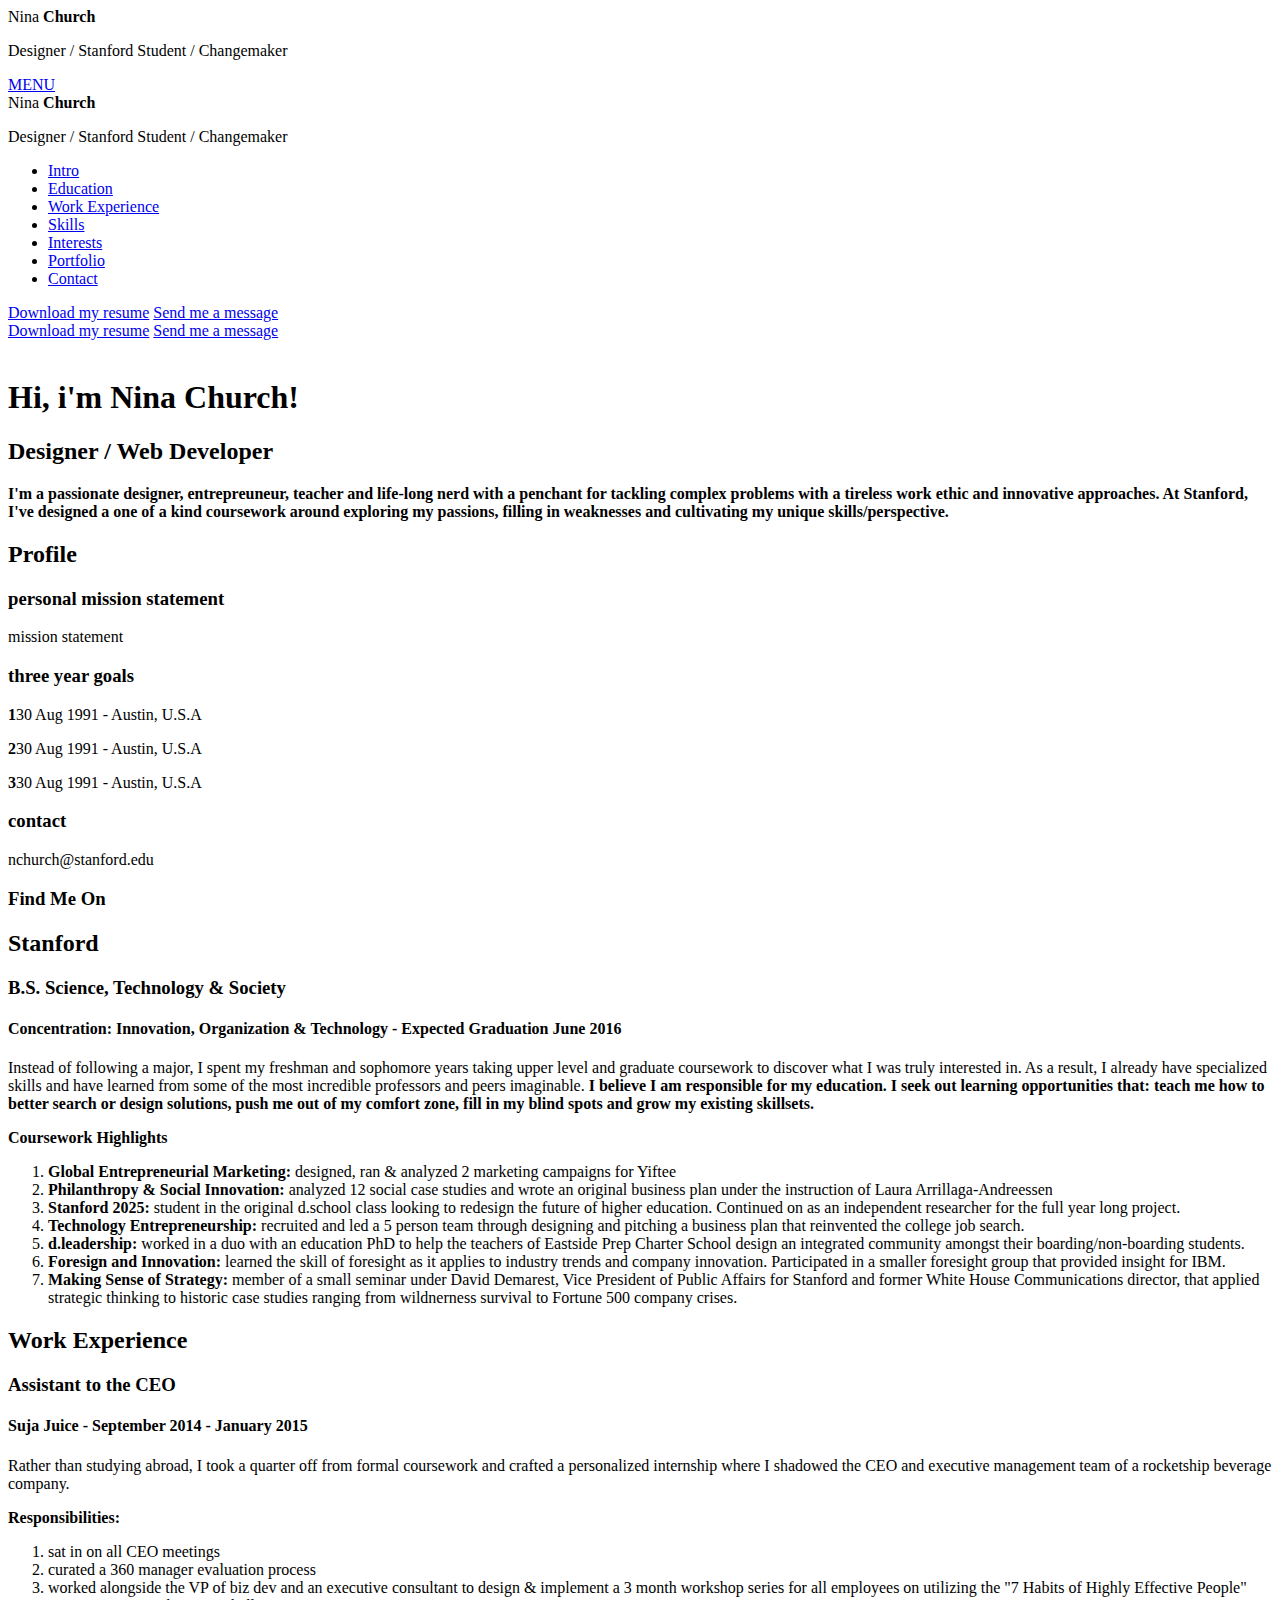
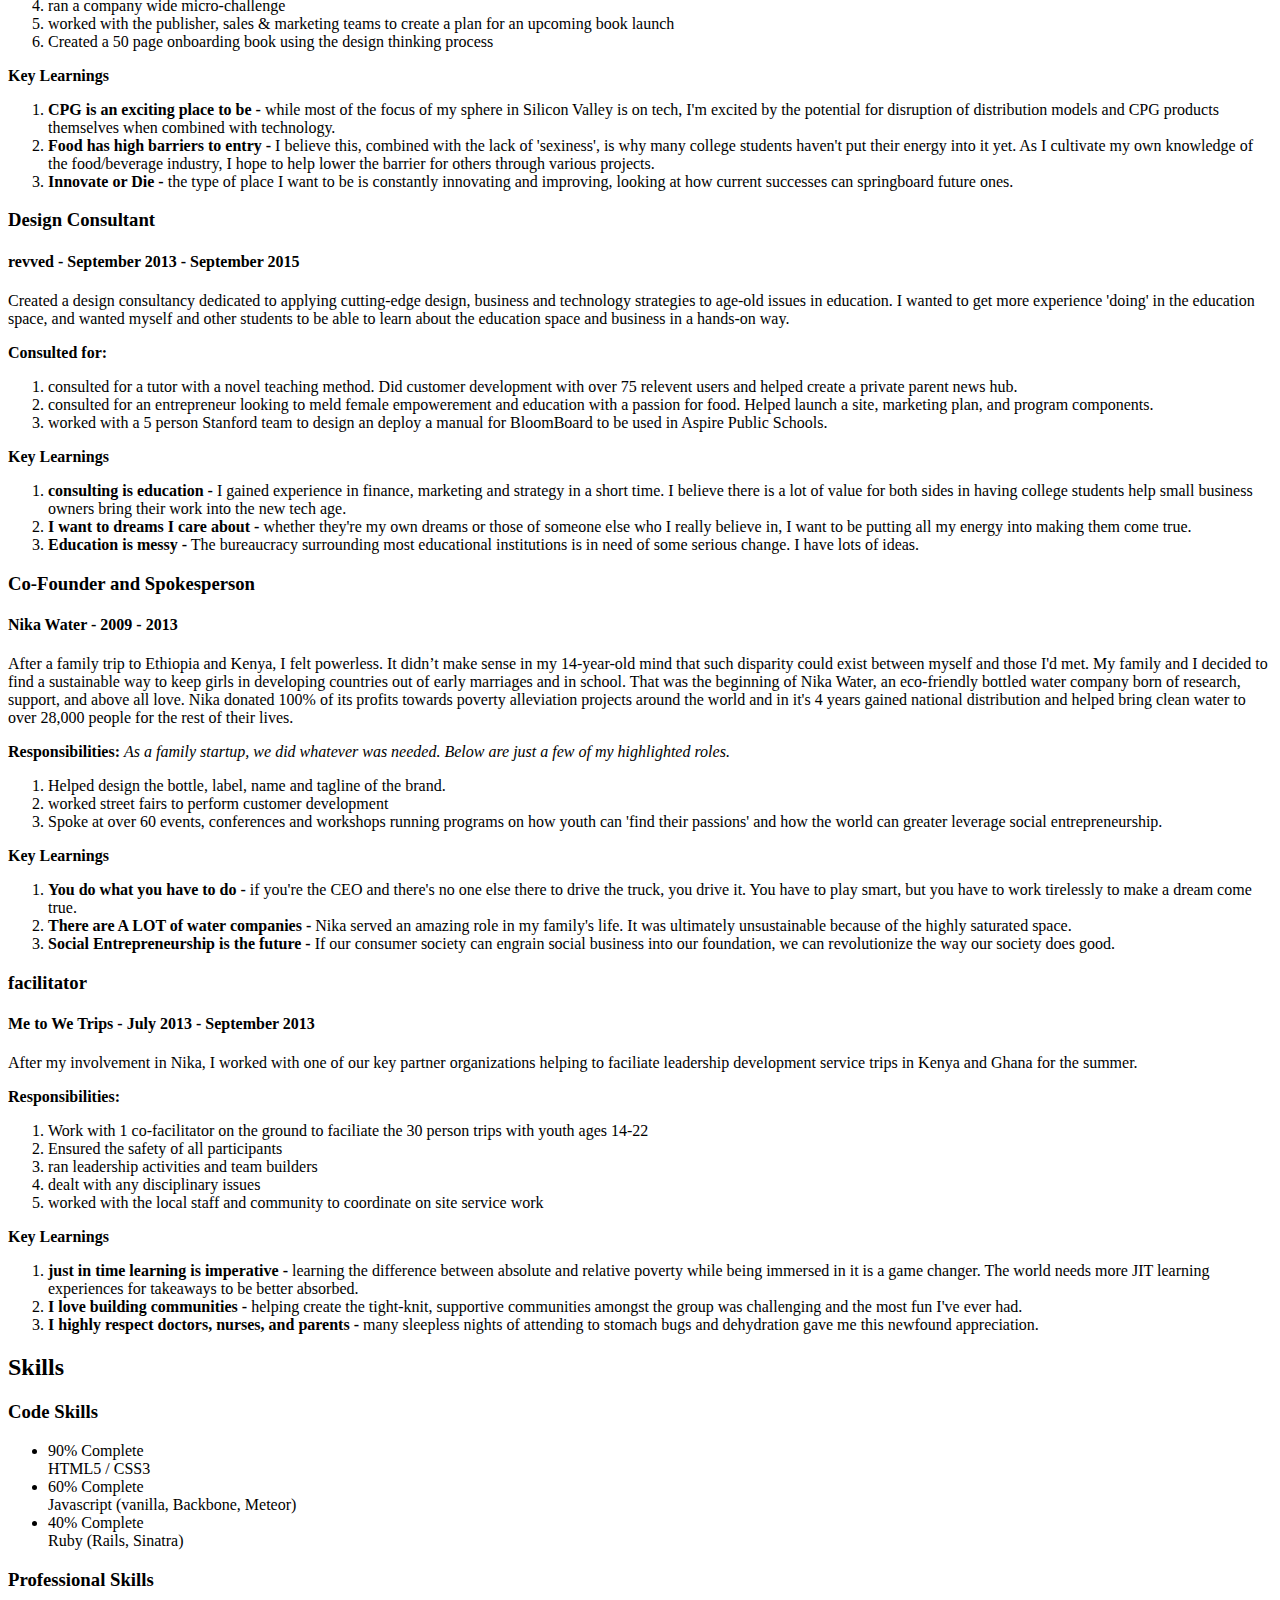
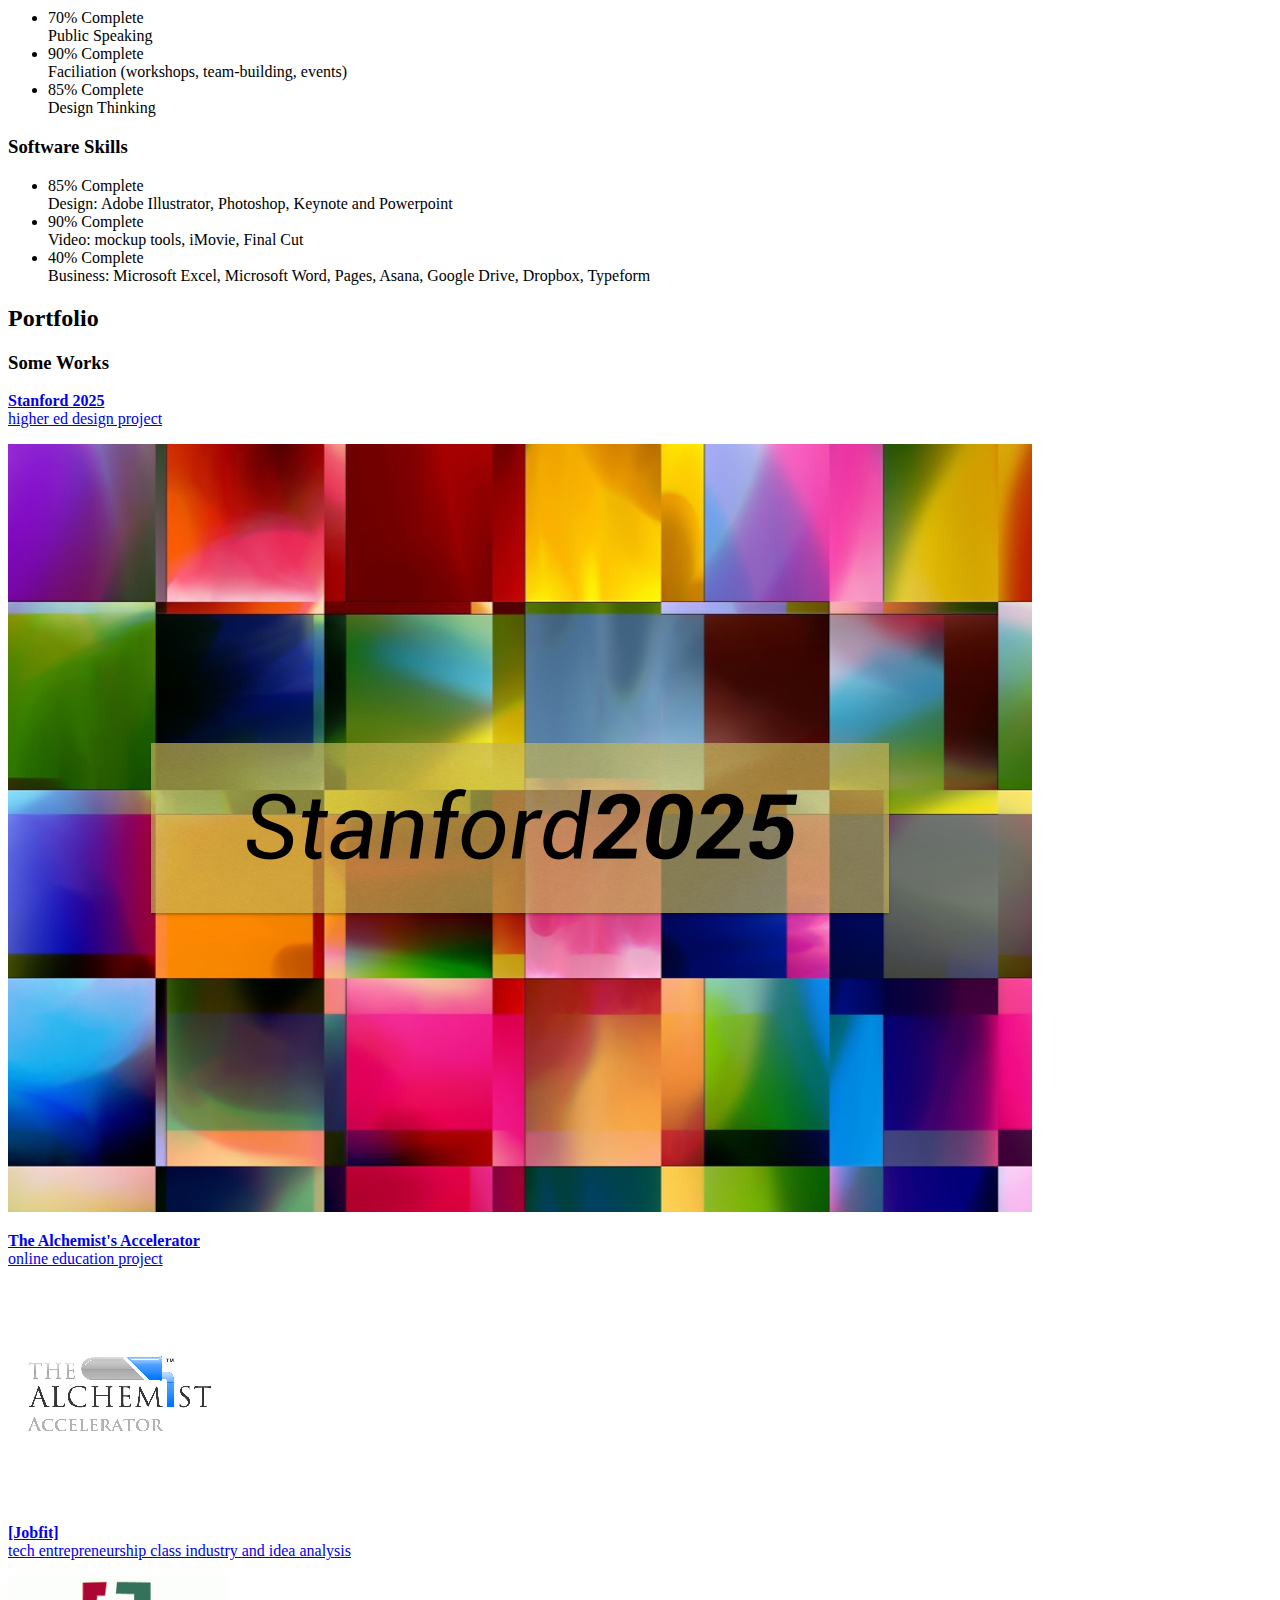
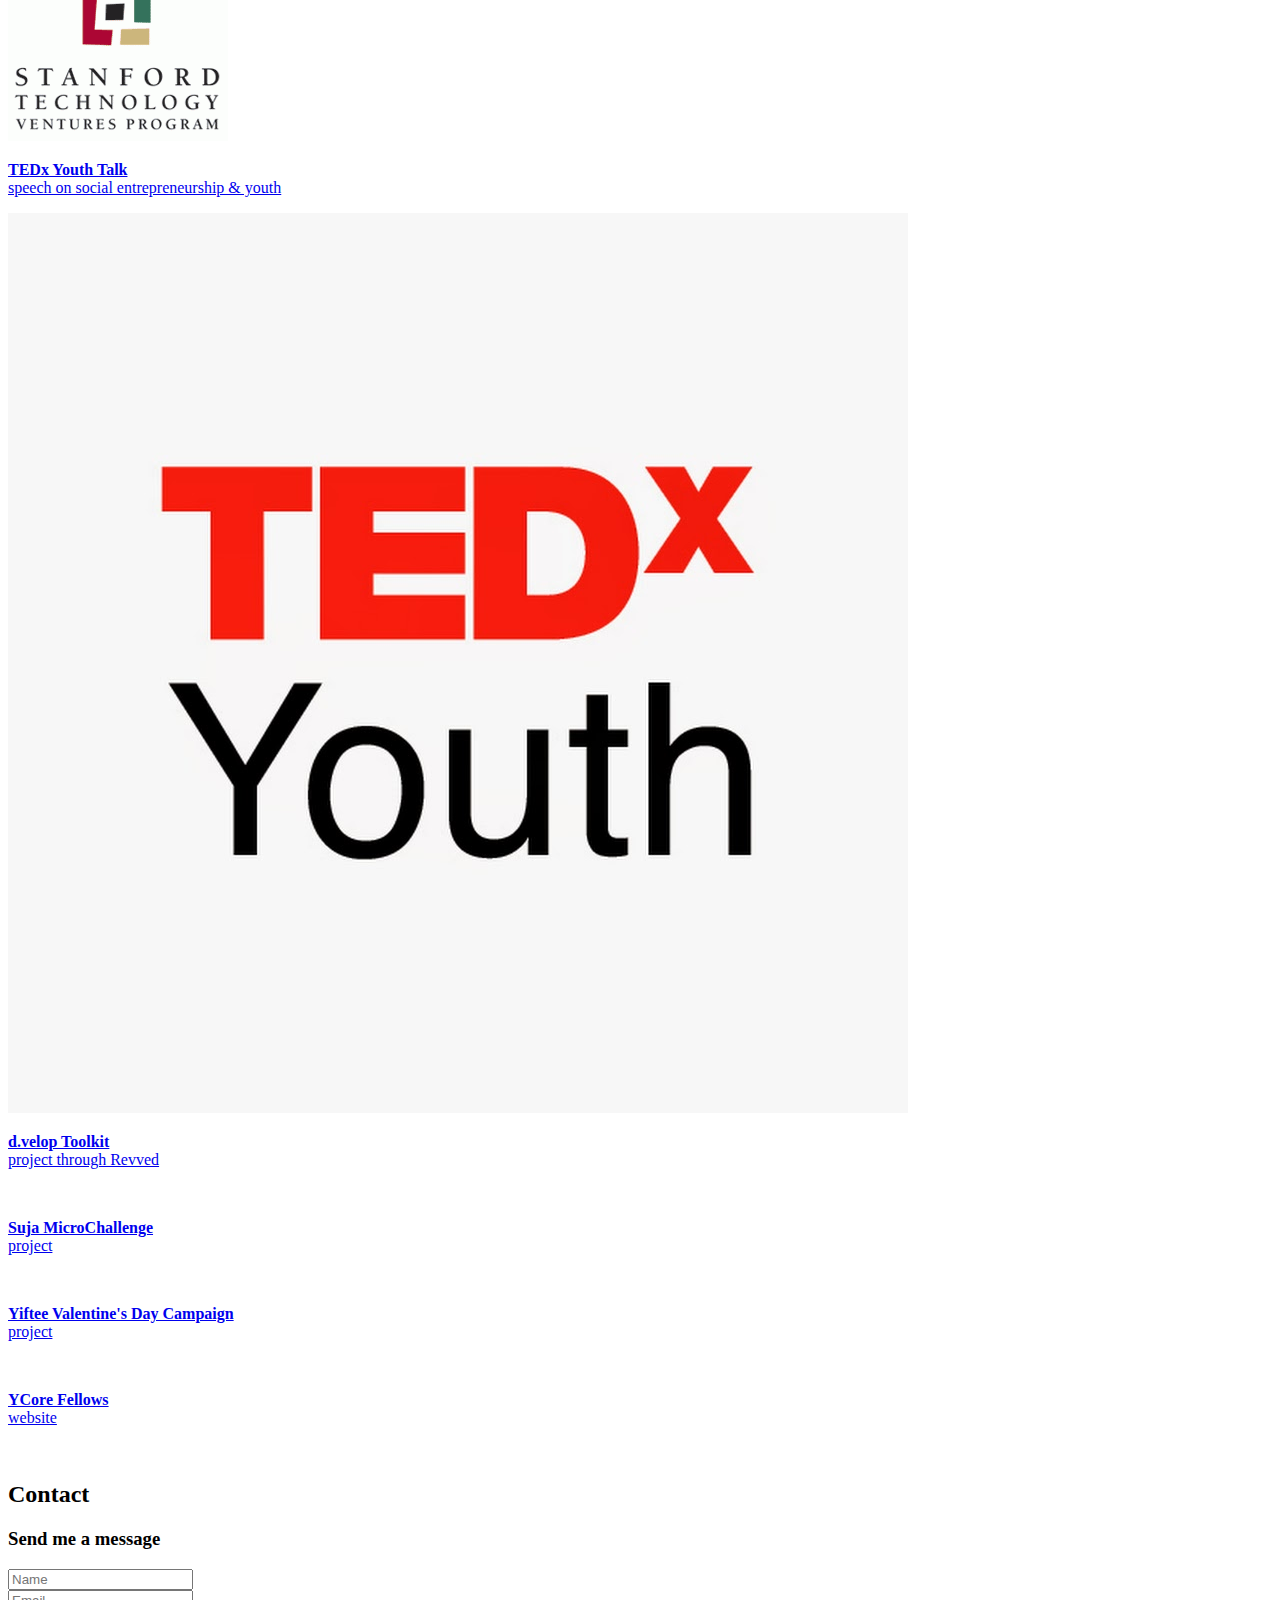
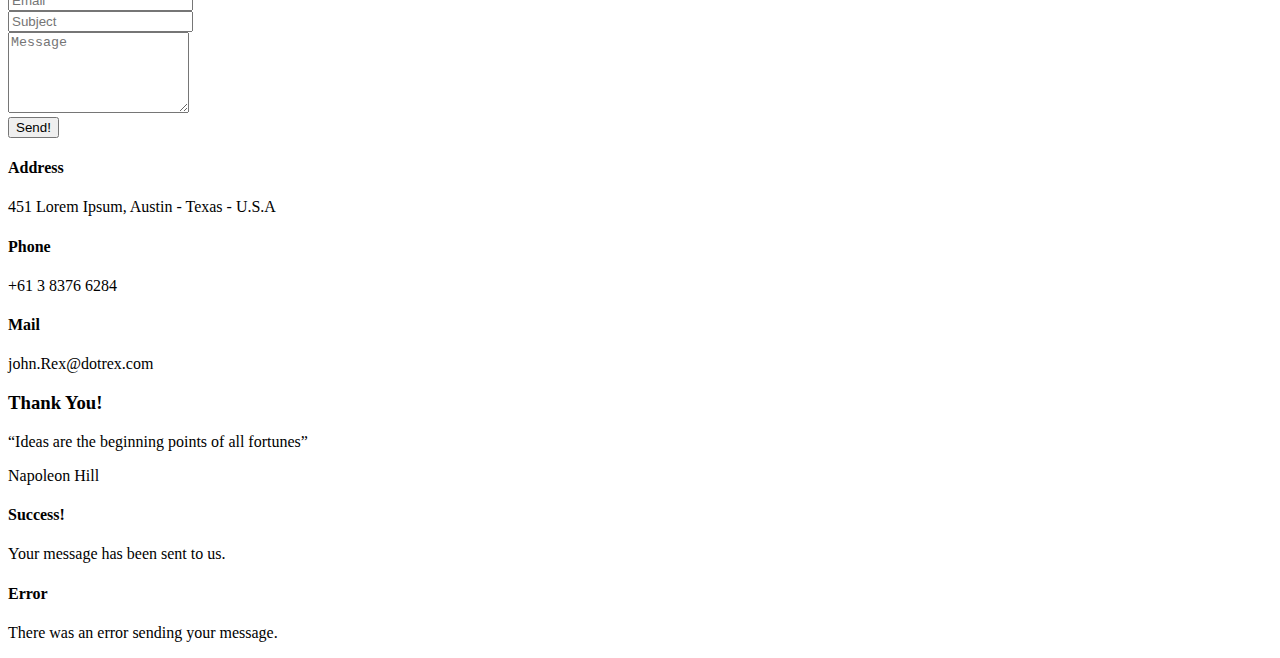
==== commit 911bcc56: "Merge pull request #2 from ninachurch/portfolio" ====
--- a/vertica-html/index.html
+++ b/vertica-html/index.html
@@ -809,7 +809,7 @@
                         <div class="progress-bar progress-bar-3" data-percent="100%" role="progressbar" style="width: 100%;">
                             <span class="sr-only">40% Complete</span>
                         </div>
-                        <span class="progress-type">Business: Microsoft Excel, Microsoft Word, Pages, Asana, Google Drive, Dropbox</span>
+                        <span class="progress-type">Business: Microsoft Excel, Microsoft Word, Pages, Asana, Google Drive, Dropbox, Typeform</span>
 
                       </div>
                     </li>
@@ -829,8 +829,8 @@
           </section>
           <!-- ==>> /SECTION: SKILLS -->
 
-          <!-- ====>> SECTION: INTERESTS <<====-->
-          <section class="timeline" id="interests">
+           <!-- ====>> SECTION: PORTFOLIO <<====-->
+          <section class="timeline portfolio" id="portfolio">
 
             <!-- VERTICAL MARGIN (necessary for the timeline effect) -->
             <div class="line row timeline-margin">
@@ -851,113 +851,7 @@
               <!-- Item Content -->
               <div class="col-md-8 content-wrap bg1">
                 <!-- Section title -->
-                <h2 class="section-title">Interests</h2>
-                <!-- /Section title -->
-              </div>
-              <!-- /Item Content -->
-              <!-- Margin Collum-->
-              <div class="col-md-1 bg1 timeline-space full-height hidden-sm hidden-xs"></div>
-              <!-- /Margin Collum-->
-            </div>
-            <!-- /SECTION TITLE -->
-
-            <!-- SECTION ITEM -->
-            <div class="line row">
-              <!-- Margin Collums (necessary for the timeline effect) -->
-              <div class="col-md-1 bg1 timeline-space full-height hidden-sm hidden-xs"></div>
-              <div class="col-md-2 timeline-progress hidden-sm hidden-xs full-height timeline-point "></div>
-              <!-- /Margin Collums -->
-              <!-- Item Content -->
-              <div class="col-md-8 content-wrap bg1">
-                <div class="line-content">
-                  <!-- Subtitle -->
-                  <h3 class="section-item-title-1">Art</h3>
-                  <!-- /Subtitle -->
-                  <!-- content -->
-                  <p>Praesent tellus ligula, tincidunt et fringilla vel, tincidunt ut dui. Nulla feugiat, lacus ac malesuada lobortis, elit nunc congue nunc, vel imperdiet lorem leo a lectus.</p>
-                  <!-- /Content -->
-                </div>
-              </div>
-              <!-- /Item Content -->
-              <!-- Margin Collum-->
-              <div class="col-md-1 bg1 timeline-space full-height hidden-sm hidden-xs"></div>
-              <!-- /Margin Collum-->
-            </div>
-            <!-- /SECTION ITEM -->
-
-            <!-- SECTION ITEM -->
-            <div class="line row">
-              <!-- Margin Collums (necessary for the timeline effect) -->
-              <div class="col-md-1 bg1 timeline-space full-height hidden-sm hidden-xs"></div>
-              <div class="col-md-2 timeline-progress hidden-sm hidden-xs full-height timeline-point "></div>
-              <!-- /Margin Collums -->
-              <!-- Item Content -->
-              <div class="col-md-8 content-wrap bg1">
-                <div class="line-content">
-                  <!-- Subtitle -->
-                  <h3 class="section-item-title-1">Games</h3>
-                  <!-- /Subtitle -->
-                  <!-- content -->
-                  <p>Praesent tellus ligula, tincidunt et fringilla vel, tincidunt ut dui. Nulla feugiat, lacus ac malesuada lobortis, elit nunc congue nunc, vel imperdiet lorem leo a lectus.</p>
-                  <!-- /Content -->
-                </div>
-              </div>
-              <!-- /Item Content -->
-              <!-- Margin Collum-->
-              <div class="col-md-1 bg1 timeline-space full-height hidden-sm hidden-xs"></div>
-              <!-- /Margin Collum-->
-            </div>
-            <!-- /SECTION ITEM -->
-
-            <!-- SECTION ITEM -->
-            <div class="line row">
-              <!-- Margin Collums (necessary for the timeline effect) -->
-              <div class="col-md-1 bg1 timeline-space full-height hidden-sm hidden-xs"></div>
-              <div class="col-md-2 timeline-progress hidden-sm hidden-xs full-height timeline-point "></div>
-              <!-- /Margin Collums -->
-              <!-- Item Content -->
-              <div class="col-md-8 content-wrap bg1">
-                <div class="line-content">
-                  <!-- Subtitle -->
-                  <h3 class="section-item-title-1">Books</h3>
-                  <!-- /Subtitle -->
-                  <!-- content -->
-                  <p>Praesent tellus ligula, tincidunt et fringilla vel, tincidunt ut dui. Nulla feugiat, lacus ac malesuada lobortis, elit nunc congue nunc, vel imperdiet lorem leo a lectus.</p>
-                  <!-- /Content -->
-                </div>
-              </div>
-              <!-- /Item Content -->
-              <!-- Margin Collum-->
-              <div class="col-md-1 bg1 timeline-space full-height hidden-sm hidden-xs"></div>
-              <!-- /Margin Collum-->
-            </div>
-            <!-- /SECTION ITEM -->
-          </section>
-          <!-- ==>> /SECTION: INTERESTS -->
-
-           <!-- ====>> SECTION: PORTFOLIO <<====-->
-          <section class="timeline portfolio" id="portfolio">
-
-            <!-- VERTICAL MARGIN (necessary for the timeline effect) -->
-            <div class="line row timeline-margin">
-              <div class="content-wrap">
-                <div class="col-md-1 bg1 timeline-space full-height hidden-sm hidden-xs"></div>
-                <div class="col-md-2 timeline-progress hidden-sm hidden-xs full-height"></div>
-                <div class="col-md-9 bg1 full-height"></div>
-              </div>
-            </div>
-            <!-- /VERTICAL MARGIN -->
-
-            <!-- SECTION TITLE -->
-            <div class="line row">
-              <!-- Margin Collums (necessary for the timeline effect) -->
-              <div class="col-md-1 bg1 timeline-space full-height hidden-sm hidden-xs"></div>
-              <div class="col-md-2 timeline-progress hidden-sm hidden-xs timeline-title full-height"></div>
-              <!-- /Margin Collums -->
-              <!-- Item Content -->
-              <div class="col-md-8 content-wrap bg1">
-                <!-- Section title -->
-                <h2 class="section-title">Portfólio</h2>
+                <h2 class="section-title">Portfolio</h2>
                 <!-- /Section title -->
               </div>
               <!-- Item Content -->
@@ -981,6 +875,83 @@
                   <!-- /Subtitle -->
                   <!-- content -->
                   <div class="portfolio-itens clearfix">
+                    <!-- Portfolio item -->
+                    <div class="portfolio-item">
+                      <!-- Link to the item image (Put the long description on  "a" title)-->
+                      <a href="http://www.stanford2025.com/#intro" target="_blank" class="nivobox" data-lightbox-gallery="portfolio">
+                        <div class="hover">
+                          <p class="portfolio-item-title"><strong>Stanford 2025</strong><br/> higher ed design project</p>
+                        </div>
+                        <div class="hover-bg-wrapper">
+                          <div class="hover-bg"></div>
+                        </div>
+                        <div class="portfolio-item-thumbnail">
+                          <!-- Thumbnail of the portfolio image (400x360 for retina display) -->
+                          <img src="img/stanford2025.jpg" alt="">
+                        </div>
+                      </a>
+                    </div>
+                    <!-- /Portfolio item -->
+
+                    <!-- Portfolio item -->
+                    <div class="portfolio-item">
+                      <!-- Link to the item image (Put the long description on  "a" title)-->
+                      <a href="files/alchemist_findings.pdf" target="_blank" title="download the pdf" class="nivobox" data-lightbox-gallery="portfolio">
+                        <div class="hover">
+                          <!-- Item short title -->
+                          <p class="portfolio-item-title"><strong>The Alchemist's Accelerator</strong><br/> online education project</p>
+                        </div>
+                        <div class="hover-bg-wrapper">
+                          <div class="hover-bg"></div>
+                        </div>
+                        <div class="portfolio-item-thumbnail">
+                          <!-- Thumbnail of the portfolio image (400x360 for retina display) -->
+                          <img src="img/Alchemist-Accelerator.png" alt="">
+                        </div>
+                      </a>
+                    </div>
+                    <!-- /Portfolio item -->
+
+                    <!-- Portfolio item -->
+                    <div class="portfolio-item">
+                      <!-- Link to the item image (Put the long description on  "a" title)-->
+                      <a href="files/jobfitanalysis.pdf" target="_blank" title="download the pdf" class="nivobox" data-lightbox-gallery="portfolio">
+                        <div class="hover">
+                          <!-- Item short title -->
+                          <p class="portfolio-item-title"><strong>[Jobfit]</strong><br/>tech entrepreneurship class industry and idea analysis</p>
+                        </div>
+                        <div class="hover-bg-wrapper">
+                          <div class="hover-bg"></div>
+                        </div>
+                        <div class="portfolio-item-thumbnail">
+                          <!-- Thumbnail of the portfolio image (400x360 for retina display) -->
+                          <img src="img/STVP.gif">
+                        </div>
+                      </a>
+                    </div>
+                    <!-- /Portfolio item -->
+
+                    <!-- Portfolio item -->
+                    <div class="portfolio-item">
+                      <!-- Link to the item image (Put the long description on  "a" title)-->
+                      <a href="https://www.youtube.com/watch?v=3uK92_RoTZ0" target="blank" class="nivobox" data-lightbox-gallery="portfolio">
+                        <div class="hover">
+
+                          <!-- Item short title -->
+                          <p class="portfolio-item-title"><strong>TEDx Youth Talk</strong><br/> speech on social entrepreneurship & youth</p>
+                        </div>
+                        <div class="hover-bg-wrapper">
+                          <div class="hover-bg"></div>
+                        </div>
+                        <div class="portfolio-item-thumbnail">
+                          <!-- Thumbnail of the portfolio image (400x360 for retina display) -->
+                          <!-- http://site126320-9963-9687.strikingly.com/ -->
+                          <img src="img/tedx.jpg" alt="">
+                        </div>
+                      </a>
+                    </div>
+                    <!-- /Portfolio item -->
+
                     <!-- Portfolio item -->
                     <div class="portfolio-item">
                       <!-- Link to the item image (Put the long description on  "a" title)-->
@@ -988,7 +959,7 @@
                         <div class="hover">
                           <p class="zoomi"><i class="fa fa-search"></i></p>
                           <!-- Item short title -->
-                          <p class="portfolio-item-title"><strong>John's Rex</strong><br/> Business Card</p>
+                          <p class="portfolio-item-title"><strong>d.velop Toolkit </strong><br/> project through Revved</p>
                         </div>
                         <div class="hover-bg-wrapper">
                           <div class="hover-bg"></div>
@@ -1008,7 +979,7 @@
                         <div class="hover">
                           <p class="zoomi"><i class="fa fa-search"></i></p>
                           <!-- Item short title -->
-                          <p class="portfolio-item-title"><strong>John's Rex</strong><br/> Website</p>
+                          <p class="portfolio-item-title"><strong>Suja MicroChallenge</strong><br/> project</p>
                         </div>
                         <div class="hover-bg-wrapper">
                           <div class="hover-bg"></div>
@@ -1028,7 +999,7 @@
                         <div class="hover">
                           <p class="zoomi"><i class="fa fa-search"></i></p>
                           <!-- Item short title -->
-                          <p class="portfolio-item-title"><strong>Spetacular</strong><br/>Shirt Design</p>
+                          <p class="portfolio-item-title"><strong>Yiftee Valentine's Day Campaign</strong><br/>project</p>
                         </div>
                         <div class="hover-bg-wrapper">
                           <div class="hover-bg"></div>
@@ -1048,87 +1019,7 @@
                         <div class="hover">
                           <p class="zoomi"><i class="fa fa-search"></i></p>
                           <!-- Item short title -->
-                          <p class="portfolio-item-title"><strong>Mr. Chicken</strong><br/> Website</p>
-                        </div>
-                        <div class="hover-bg-wrapper">
-                          <div class="hover-bg"></div>
-                        </div>
-                        <div class="portfolio-item-thumbnail">
-                          <!-- Thumbnail of the portfolio image (400x360 for retina display) -->
-                          <img src="img/portfolio-item-thumb.jpg" alt="">
-                        </div>
-                      </a>
-                    </div>
-                    <!-- /Portfolio item -->
-
-                    <!-- Portfolio item -->
-                    <div class="portfolio-item">
-                      <!-- Link to the item image (Put the long description on  "a" title)-->
-                      <a href="img/portfolio-item-zoom.jpg" title="Lorem ipsum dolor sit amet, consectetur adipiscing elit. Sed molestie purus." class="nivobox" data-lightbox-gallery="portfolio">
-                        <div class="hover">
-                          <p class="zoomi"><i class="fa fa-search"></i></p>
-                          <!-- Item short title -->
-                          <p class="portfolio-item-title"><strong>Super Lab</strong><br/> Website</p>
-                        </div>
-                        <div class="hover-bg-wrapper">
-                          <div class="hover-bg"></div>
-                        </div>
-                        <div class="portfolio-item-thumbnail">
-                          <!-- Thumbnail of the portfolio image (400x360 for retina display) -->
-                          <img src="img/portfolio-item-thumb.jpg" alt="">
-                        </div>
-                      </a>
-                    </div>
-                    <!-- /Portfolio item -->
-
-                    <!-- Portfolio item -->
-                    <div class="portfolio-item">
-                      <!-- Link to the item image (Put the long description on  "a" title)-->
-                      <a href="img/portfolio-item-zoom.jpg" title="Lorem ipsum dolor sit amet, consectetur adipiscing elit. Sed molestie purus." class="nivobox" data-lightbox-gallery="portfolio">
-                        <div class="hover">
-                          <p class="zoomi"><i class="fa fa-search"></i></p>
-                          <!-- Item short title -->
-                          <p class="portfolio-item-title"><strong>Awesome</strong><br/> Branding</p>
-                        </div>
-                        <div class="hover-bg-wrapper">
-                          <div class="hover-bg"></div>
-                        </div>
-                        <div class="portfolio-item-thumbnail">
-                          <!-- Thumbnail of the portfolio image (400x360 for retina display) -->
-                          <img src="img/portfolio-item-thumb.jpg" alt="">
-                        </div>
-                      </a>
-                    </div>
-                    <!-- /Portfolio item -->
-
-                    <!-- Portfolio item -->
-                    <div class="portfolio-item">
-                      <!-- Link to the item image (Put the long description on  "a" title)-->
-                      <a href="img/portfolio-item-zoom.jpg" title="Lorem ipsum dolor sit amet, consectetur adipiscing elit. Sed molestie purus." class="nivobox" data-lightbox-gallery="portfolio">
-                        <div class="hover">
-                          <p class="zoomi"><i class="fa fa-search"></i></p>
-                          <!-- Item short title -->
-                          <p class="portfolio-item-title"><strong>Petrelli's</strong><br/> Business Card</p>
-                        </div>
-                        <div class="hover-bg-wrapper">
-                          <div class="hover-bg"></div>
-                        </div>
-                        <div class="portfolio-item-thumbnail">
-                          <!-- Thumbnail of the portfolio image (400x360 for retina display) -->
-                          <img src="img/portfolio-item-thumb.jpg" alt="">
-                        </div>
-                      </a>
-                    </div>
-                    <!-- /Portfolio item -->
-
-                    <!-- Portfolio item -->
-                    <div class="portfolio-item">
-                      <!-- Link to the item image (Put the long description on  "a" title)-->
-                      <a href="img/portfolio-item-zoom.jpg" title="Lorem ipsum dolor sit amet, consectetur adipiscing elit. Sed molestie purus." class="nivobox" data-lightbox-gallery="portfolio">
-                        <div class="hover">
-                          <p class="zoomi"><i class="fa fa-search"></i></p>
-                          <!-- Item short title -->
-                          <p class="portfolio-item-title"><strong>Guia D</strong><br/> App Design</p>
+                          <p class="portfolio-item-title"><strong>YCore Fellows</strong><br/> website</p>
                         </div>
                         <div class="hover-bg-wrapper">
                           <div class="hover-bg"></div>
